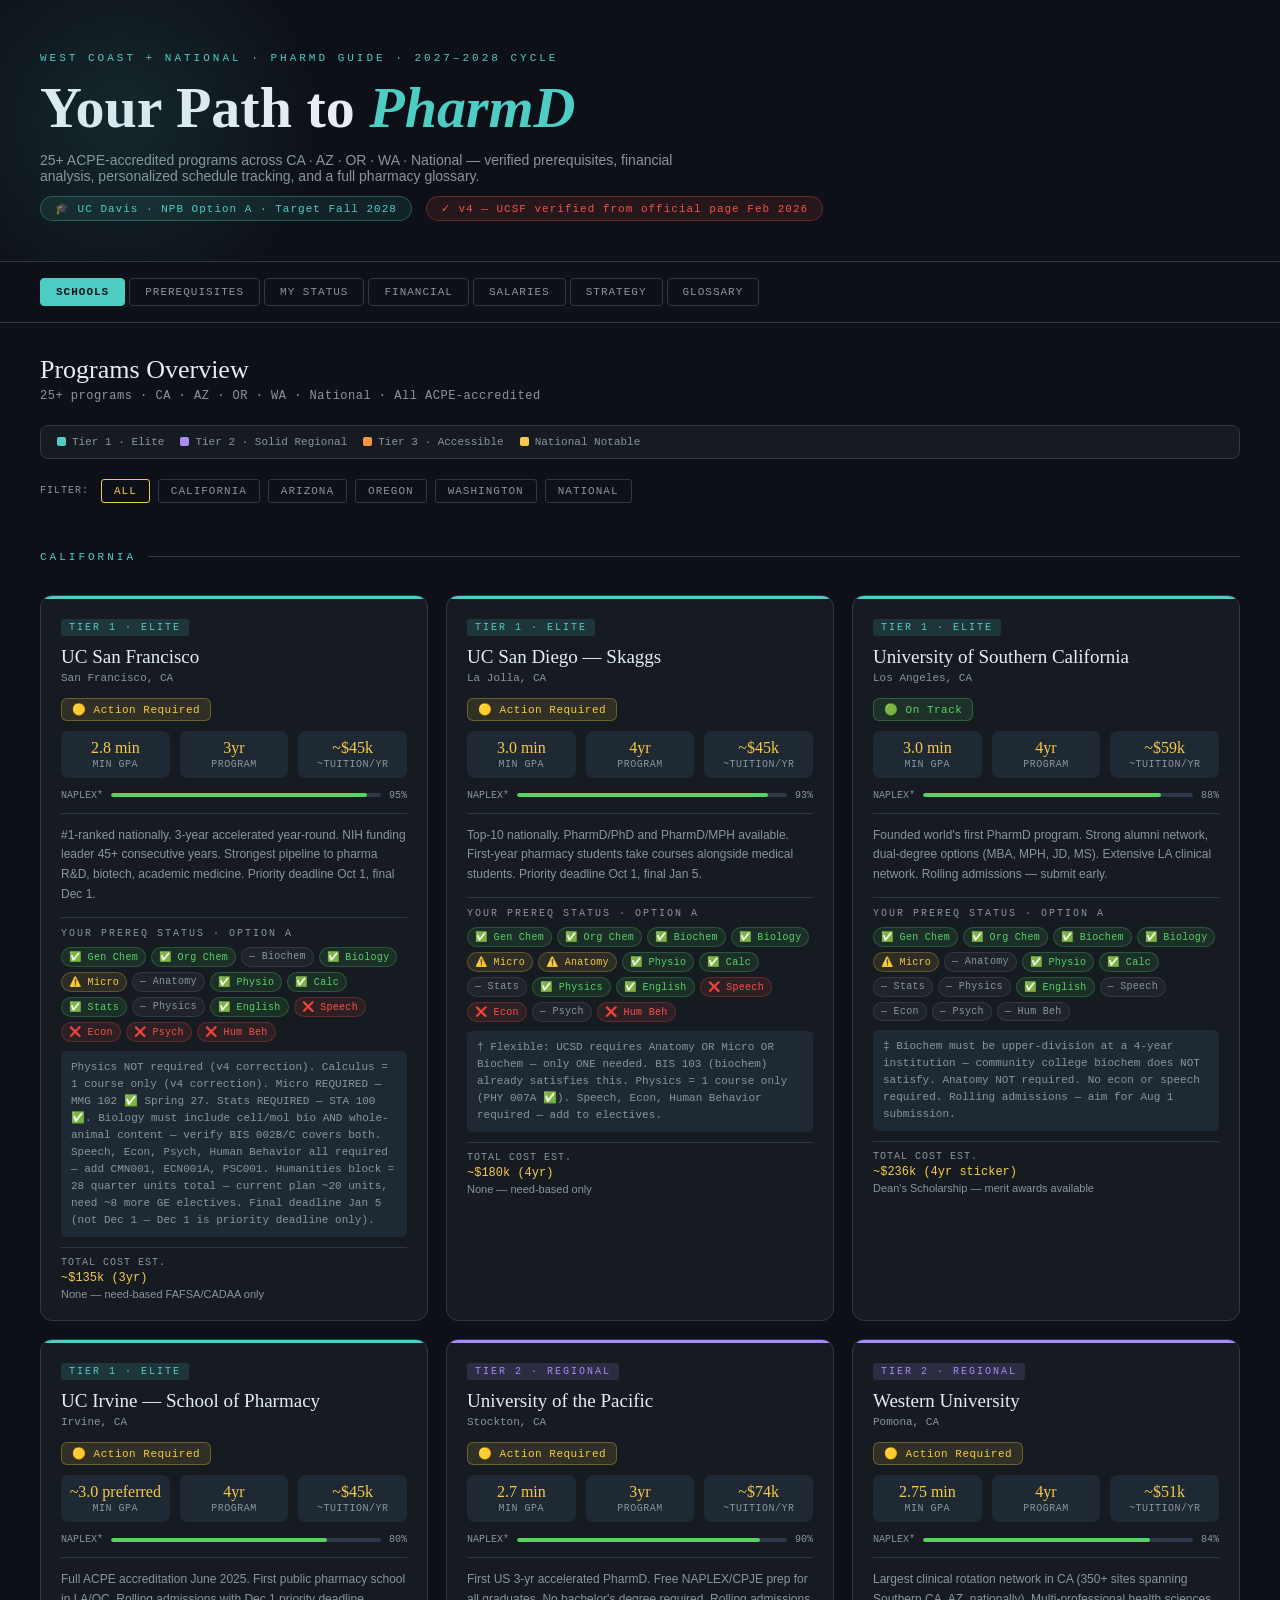
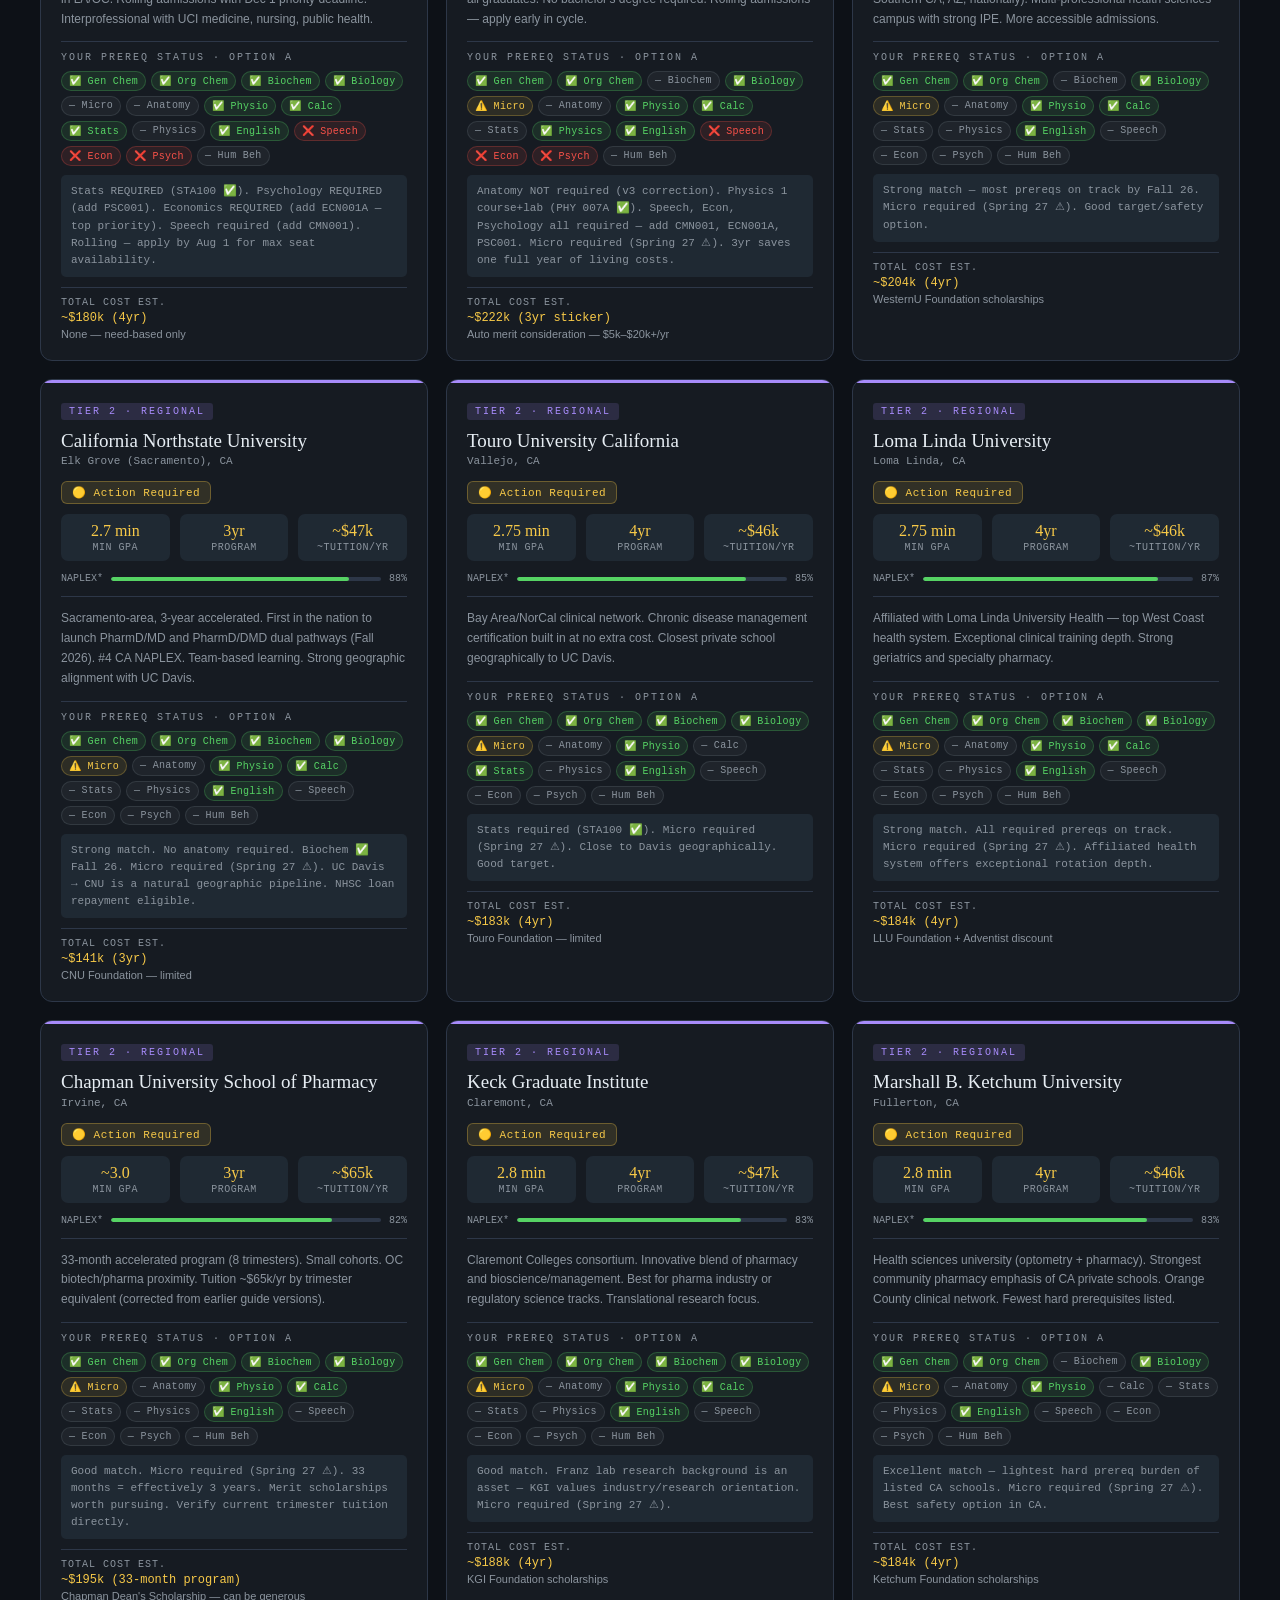
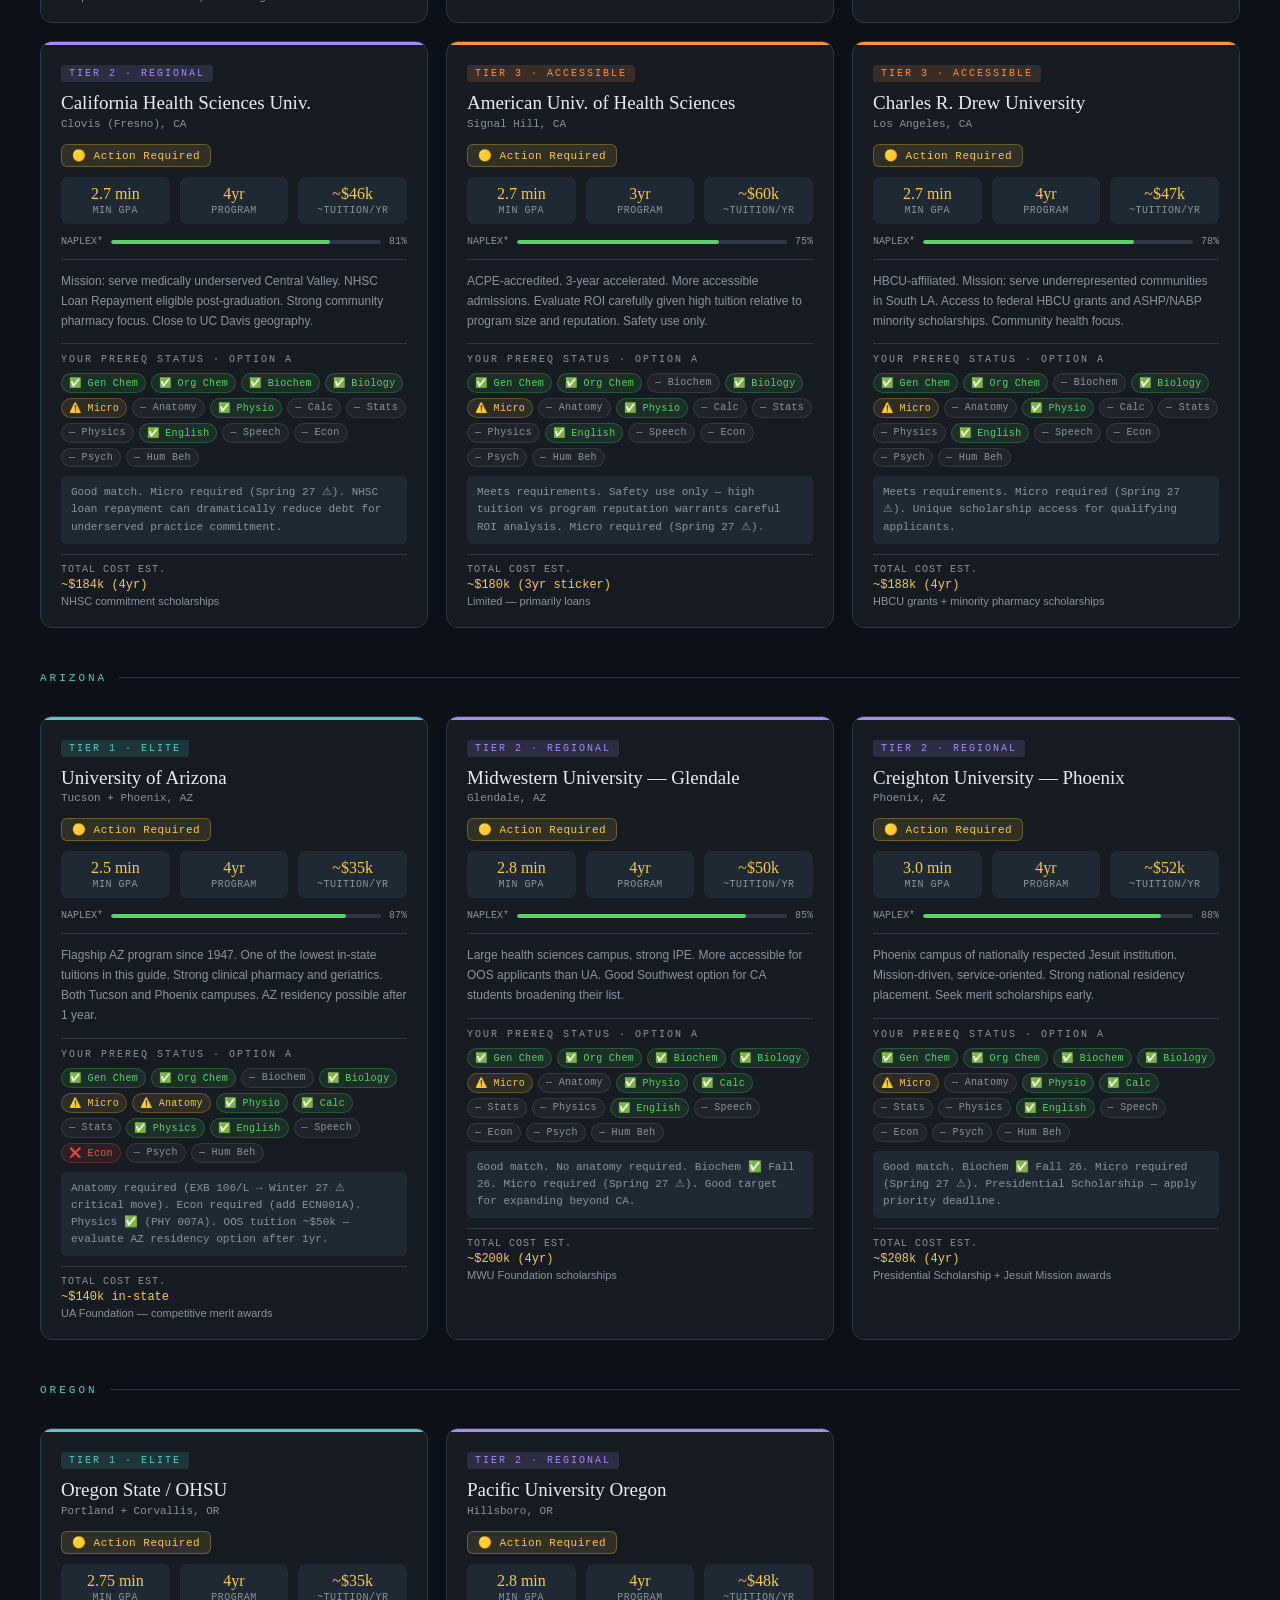
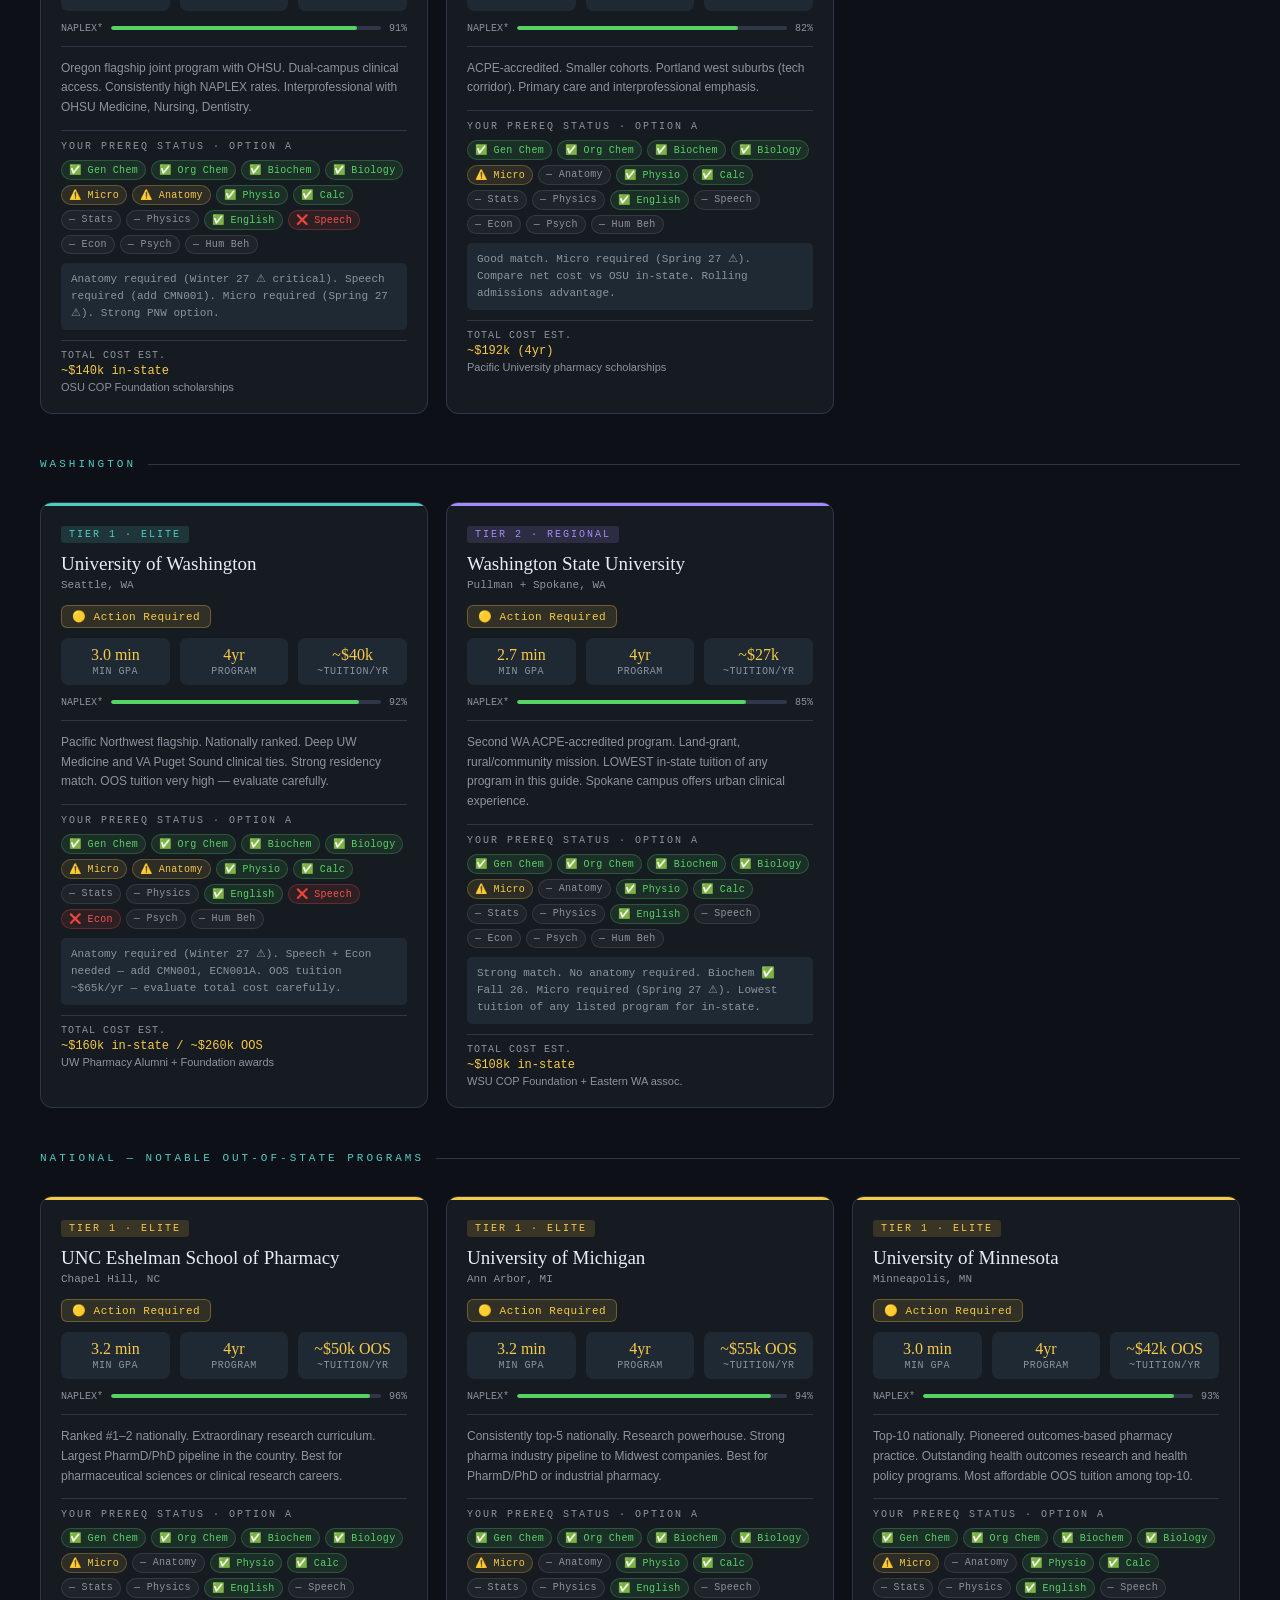
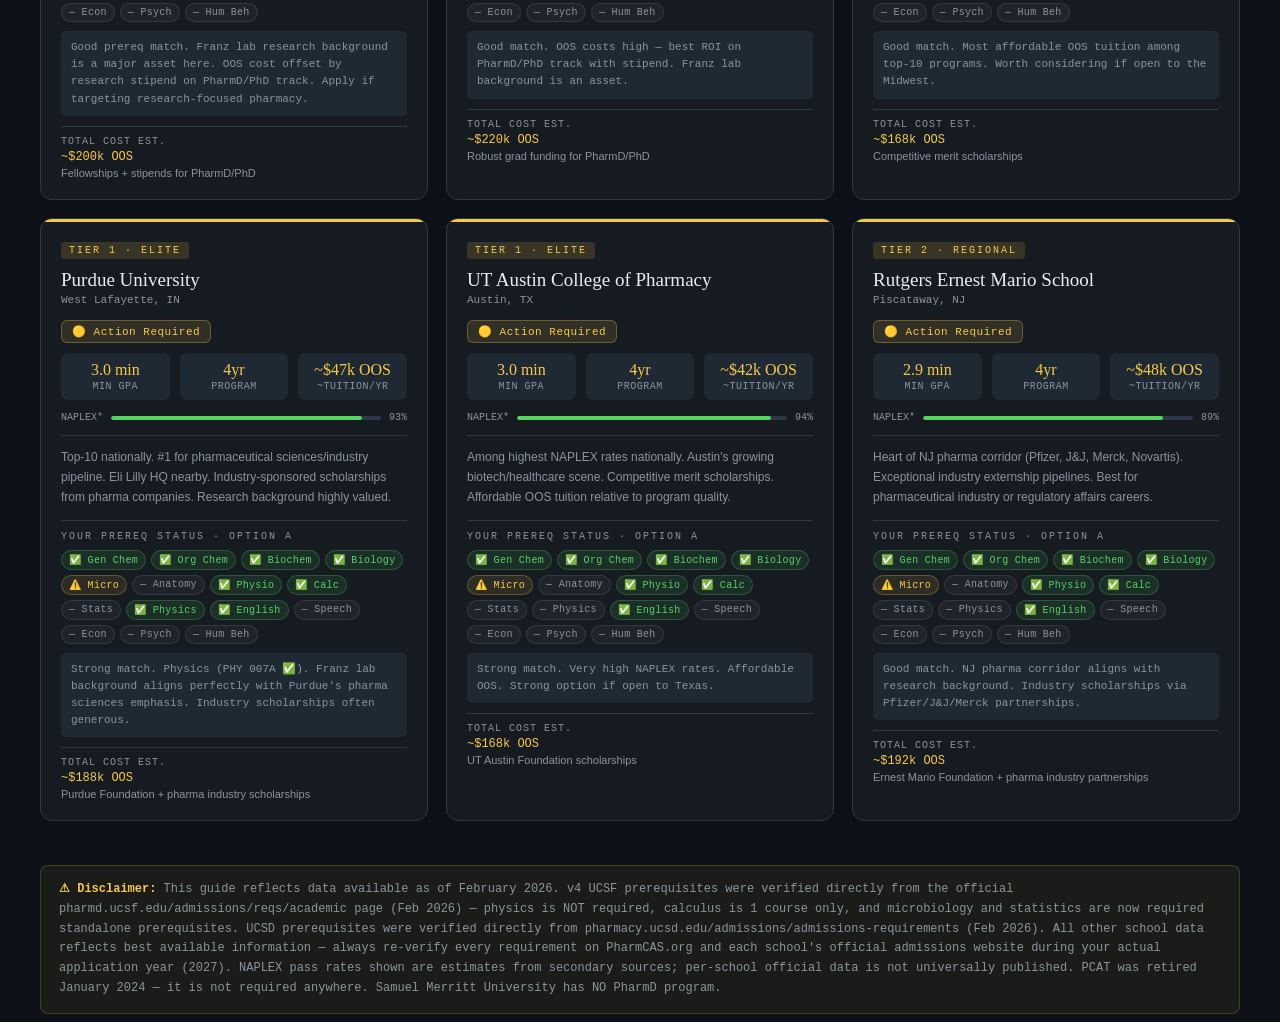
==== 01_West_Coast_Pharmacy_Guide_2027-2028_v4.html @ d3948a57 "Initial commit — PharmD Planning Portal static site Co-Authored-By: Claude Sonnet 4.6 <noreply@anthr" ====
<!DOCTYPE html>
<html lang="en">
<head>
<meta charset="UTF-8">
<meta name="viewport" content="width=device-width,initial-scale=1.0">
<title>West Coast PharmD Guide 2027–2028 · v4</title>
<style>/* System font fallbacks replacing Google Fonts */</style>
<style>
:root{--bg:#0d1117;--surface:#161b22;--surface2:#1f2933;--border:#2d3748;--accent:#4ecdc4;--accent2:#f7c948;--accent3:#ff6b6b;--text:#e6edf3;--muted:#8b949e;--green:#56d364;--red:#f85149;--yellow:#f7c948;--tier1:#4ecdc4;--tier2:#a78bfa;--tier3:#fb923c;--national:#f7c948;}
*{box-sizing:border-box;margin:0;padding:0;}
body{background:var(--bg);color:var(--text);font-family:'DM Sans',sans-serif;min-height:100vh;overflow-x:hidden;}
header{position:relative;padding:52px 40px 40px;border-bottom:1px solid var(--border);overflow:hidden;}
header::before{content:'';position:absolute;top:-80px;left:-80px;width:400px;height:400px;background:radial-gradient(circle,rgba(78,205,196,.12) 0%,transparent 70%);pointer-events:none;}
.htag{font-family:'DM Mono',monospace;font-size:11px;letter-spacing:3px;text-transform:uppercase;color:var(--accent);margin-bottom:12px;}
h1{font-family:'DM Serif Display',serif;font-size:clamp(32px,5vw,58px);line-height:1.1;margin-bottom:12px;}
h1 em{color:var(--accent);font-style:italic;}
.hsub{font-size:14px;color:var(--muted);max-width:660px;margin-bottom:12px;}
.hbadge{display:inline-flex;align-items:center;gap:8px;padding:5px 14px;background:rgba(78,205,196,.1);border:1px solid rgba(78,205,196,.3);border-radius:20px;font-family:'DM Mono',monospace;font-size:11px;color:var(--accent);letter-spacing:1px;margin-right:8px;}
.vbadge{display:inline-flex;align-items:center;gap:8px;padding:5px 14px;background:rgba(248,81,73,.1);border:1px solid rgba(248,81,73,.3);border-radius:20px;font-family:'DM Mono',monospace;font-size:11px;color:var(--red);letter-spacing:1px;}
nav.tabs{display:flex;gap:4px;padding:16px 40px;border-bottom:1px solid var(--border);flex-wrap:wrap;}
.tab{font-family:'DM Mono',monospace;font-size:11px;letter-spacing:1px;padding:7px 15px;border:1px solid var(--border);background:transparent;color:var(--muted);cursor:pointer;border-radius:4px;transition:all .2s;text-transform:uppercase;}
.tab:hover{border-color:var(--accent);color:var(--accent);}
.tab.active{background:var(--accent);color:var(--bg);border-color:var(--accent);font-weight:600;}
main{padding:32px 40px;max-width:1440px;margin:0 auto;}
.panel{display:none;animation:fadeIn .3s ease;}
.panel.active{display:block;}
@keyframes fadeIn{from{opacity:0;transform:translateY(8px)}to{opacity:1;transform:translateY(0)}}
.sec-title{font-family:'DM Serif Display',serif;font-size:26px;margin-bottom:4px;}
.sec-sub{font-size:12px;color:var(--muted);margin-bottom:22px;font-family:'DM Mono',monospace;letter-spacing:.5px;}
.info-box{background:rgba(78,205,196,.07);border:1px solid rgba(78,205,196,.2);border-radius:8px;padding:14px 18px;font-size:13px;color:var(--muted);line-height:1.65;margin-bottom:22px;}
.info-box strong{color:var(--accent);}
.warn-box{background:rgba(247,201,72,.07);border:1px solid rgba(247,201,72,.2);border-radius:8px;padding:14px 18px;font-size:13px;color:var(--muted);line-height:1.65;margin-bottom:22px;}
.warn-box strong{color:var(--yellow);}
.filter-row{display:flex;gap:8px;flex-wrap:wrap;margin-bottom:22px;align-items:center;}
.filter-btn{font-family:'DM Mono',monospace;font-size:11px;letter-spacing:1px;padding:5px 12px;border:1px solid var(--border);background:transparent;color:var(--muted);cursor:pointer;border-radius:3px;transition:all .2s;text-transform:uppercase;}
.filter-btn:hover,.filter-btn.active{border-color:var(--accent2);color:var(--accent2);}
.legend{display:flex;gap:16px;flex-wrap:wrap;margin-bottom:20px;padding:10px 16px;background:var(--surface);border:1px solid var(--border);border-radius:8px;}
.leg-item{display:flex;align-items:center;gap:6px;font-family:'DM Mono',monospace;font-size:11px;color:var(--muted);}
.leg-dot{width:9px;height:9px;border-radius:2px;flex-shrink:0;}
.group-hdr{font-family:'DM Mono',monospace;font-size:11px;letter-spacing:3px;text-transform:uppercase;color:var(--accent);margin:26px 0 14px;display:flex;align-items:center;gap:12px;grid-column:1/-1;}
.group-hdr::after{content:'';flex:1;height:1px;background:var(--border);}
.schools-grid{display:grid;grid-template-columns:repeat(auto-fill,minmax(355px,1fr));gap:18px;}
.card{background:var(--surface);border:1px solid var(--border);border-radius:12px;padding:20px;position:relative;transition:border-color .2s,transform .15s;overflow:hidden;}
.card:hover{border-color:var(--accent);transform:translateY(-2px);}
.card::before{content:'';position:absolute;top:0;left:0;right:0;height:3px;}
.card.t1::before{background:var(--tier1);}
.card.t2::before{background:var(--tier2);}
.card.t3::before{background:var(--tier3);}
.card.tn::before{background:var(--national);}
.tier-badge{font-family:'DM Mono',monospace;font-size:10px;letter-spacing:2px;text-transform:uppercase;padding:3px 8px;border-radius:3px;margin-bottom:10px;display:inline-block;}
.t1 .tier-badge{background:rgba(78,205,196,.15);color:var(--tier1);}
.t2 .tier-badge{background:rgba(167,139,250,.15);color:var(--tier2);}
.t3 .tier-badge{background:rgba(251,146,60,.15);color:var(--tier3);}
.tn .tier-badge{background:rgba(247,201,72,.15);color:var(--national);}
.school-name{font-family:'DM Serif Display',serif;font-size:19px;margin-bottom:3px;line-height:1.2;}
.school-loc{font-size:11px;color:var(--muted);font-family:'DM Mono',monospace;margin-bottom:14px;}
.status-badge{display:inline-flex;align-items:center;gap:5px;padding:4px 10px;border-radius:6px;font-family:'DM Mono',monospace;font-size:11px;font-weight:500;margin-bottom:10px;letter-spacing:.5px;}
.status-badge.green{background:rgba(86,211,100,.12);color:var(--green);border:1px solid rgba(86,211,100,.3);}
.status-badge.yellow{background:rgba(247,201,72,.12);color:var(--yellow);border:1px solid rgba(247,201,72,.3);}
.status-badge.red{background:rgba(248,81,73,.12);color:var(--red);border:1px solid rgba(248,81,73,.3);}
.stats-row{display:grid;grid-template-columns:1fr 1fr 1fr;gap:10px;margin-bottom:12px;}
.stat-box{background:var(--surface2);border-radius:7px;padding:8px;text-align:center;}
.stat-val{font-family:'DM Serif Display',serif;font-size:16px;color:var(--accent2);display:block;}
.stat-lbl{font-size:10px;color:var(--muted);font-family:'DM Mono',monospace;text-transform:uppercase;letter-spacing:.5px;margin-top:2px;display:block;}
.naplex-bar{display:flex;align-items:center;gap:8px;font-size:11px;color:var(--muted);margin-bottom:12px;}
.naplex-track{flex:1;height:4px;background:var(--border);border-radius:2px;overflow:hidden;}
.naplex-fill{height:100%;border-radius:2px;background:var(--green);}
.card-desc{font-size:12px;color:var(--muted);line-height:1.65;border-top:1px solid var(--border);padding-top:12px;margin-bottom:12px;}
.prereq-status{border-top:1px solid var(--border);padding-top:10px;}
.prereq-title{font-family:'DM Mono',monospace;font-size:10px;letter-spacing:2px;text-transform:uppercase;color:var(--muted);margin-bottom:8px;}
.pills{display:flex;flex-wrap:wrap;gap:5px;}
.pill{font-family:'DM Mono',monospace;font-size:10px;padding:3px 7px;border-radius:10px;letter-spacing:.3px;}
.pill.done{background:rgba(86,211,100,.1);color:var(--green);border:1px solid rgba(86,211,100,.25);}
.pill.planned{background:rgba(247,201,72,.1);color:var(--yellow);border:1px solid rgba(247,201,72,.25);}
.pill.missing{background:rgba(248,81,73,.1);color:var(--red);border:1px solid rgba(248,81,73,.25);}
.pill.na{background:rgba(139,148,158,.08);color:var(--muted);border:1px solid rgba(139,148,158,.18);}
.card-note{font-size:11px;color:var(--muted);line-height:1.55;padding:8px 10px;background:var(--surface2);border-radius:5px;margin-top:9px;font-family:'DM Mono',monospace;}
.card-bottom{margin-top:10px;border-top:1px solid var(--border);padding-top:9px;}
.card-bottom .lbl{font-family:'DM Mono',monospace;font-size:10px;color:var(--muted);letter-spacing:1px;text-transform:uppercase;margin-bottom:3px;}
.card-bottom .val{font-size:12px;font-family:'DM Mono',monospace;color:var(--accent2);}
.card-bottom .sub{font-size:11px;color:var(--muted);margin-top:3px;}
.matrix-wrap{overflow-x:auto;-webkit-overflow-scrolling:touch;}
table{width:100%;border-collapse:collapse;font-size:12px;}
thead th{font-family:'DM Mono',monospace;font-size:10px;letter-spacing:1px;text-transform:uppercase;color:var(--muted);padding:9px 7px;text-align:center;border-bottom:1px solid var(--border);white-space:nowrap;position:sticky;top:0;background:var(--bg);z-index:2;}
thead th:first-child{text-align:left;min-width:190px;}
tbody tr{border-bottom:1px solid rgba(45,55,72,.4);transition:background .15s;}
tbody tr:hover{background:var(--surface);}
tbody td{padding:8px 7px;text-align:center;vertical-align:middle;}
tbody td:first-child{text-align:left;font-weight:500;white-space:nowrap;}
.ck{color:var(--green);font-size:13px;}
.dash{color:var(--border);font-size:13px;}
.rec{color:var(--accent2);font-size:9px;font-family:'DM Mono',monospace;}
.cell-done{background:rgba(86,211,100,.06);}
.cell-planned{background:rgba(247,201,72,.06);}
.cell-missing{background:rgba(248,81,73,.05);}
th.stu{background:rgba(78,205,196,.08);color:var(--accent)!important;border-bottom:2px solid var(--accent)!important;}
.salary-grid{display:grid;grid-template-columns:repeat(auto-fill,minmax(300px,1fr));gap:20px;}
.sal-card{background:var(--surface);border:1px solid var(--border);border-radius:12px;padding:22px;}
.sal-region{font-family:'DM Serif Display',serif;font-size:20px;margin-bottom:4px;}
.sal-range{font-family:'DM Mono',monospace;font-size:24px;color:var(--accent2);margin:12px 0 6px;}
.sal-bar-wrap{margin-top:14px;}
.sal-bar-lbl{display:flex;justify-content:space-between;font-size:11px;font-family:'DM Mono',monospace;color:var(--muted);margin-bottom:5px;}
.sal-bar-track{height:6px;background:var(--border);border-radius:3px;overflow:hidden;}
.sal-bar-fill{height:100%;border-radius:3px;background:linear-gradient(90deg,var(--accent),var(--accent2));}
.sal-desc{font-size:12px;color:var(--muted);line-height:1.65;margin-top:12px;}
.sal-schools{margin-top:10px;font-size:11px;font-family:'DM Mono',monospace;color:var(--muted);}
.finance-grid{display:grid;grid-template-columns:repeat(auto-fill,minmax(310px,1fr));gap:18px;margin-bottom:28px;}
.fin-card{background:var(--surface);border:1px solid var(--border);border-radius:12px;padding:20px;}
.fin-card h3{font-family:'DM Serif Display',serif;font-size:16px;margin-bottom:12px;color:var(--accent2);}
.cost-row{display:flex;justify-content:space-between;align-items:flex-start;padding:8px 0;border-bottom:1px solid rgba(45,55,72,.35);font-size:12px;gap:12px;}
.cost-row:last-child{border-bottom:none;}
.cost-lbl{color:var(--muted);flex:1;}
.cost-val{font-family:'DM Mono',monospace;color:var(--accent2);font-weight:500;white-space:nowrap;}
.cost-note{font-size:11px;color:var(--muted);margin-top:2px;}
.sch-table{width:100%;border-collapse:collapse;font-size:12px;}
.sch-table th{font-family:'DM Mono',monospace;font-size:10px;letter-spacing:1px;text-transform:uppercase;color:var(--muted);padding:8px 10px;text-align:left;border-bottom:1px solid var(--border);}
.sch-table td{padding:9px 10px;border-bottom:1px solid rgba(45,55,72,.3);vertical-align:top;color:var(--muted);line-height:1.55;}
.sch-table td:first-child{color:var(--text);font-weight:500;}
.merit-list{background:var(--surface);border:1px solid var(--border);border-radius:12px;padding:20px;}
.merit-row{display:flex;gap:12px;align-items:flex-start;padding:11px 0;border-bottom:1px solid var(--border);}
.merit-row:last-child{border-bottom:none;}
.merit-dot{min-width:9px;width:9px;height:9px;border-radius:2px;margin-top:4px;flex-shrink:0;}
.merit-tier{font-weight:600;font-size:13px;margin-bottom:3px;}
.merit-schools{font-size:12px;color:var(--muted);}
.checklist{max-width:740px;}
.check-item{display:flex;gap:16px;padding:16px 0;border-bottom:1px solid var(--border);}
.check-num{font-family:'DM Serif Display',serif;font-size:28px;color:var(--accent);line-height:1;min-width:36px;}
.check-content h3{font-size:14px;margin-bottom:5px;font-weight:600;}
.check-content p{font-size:13px;color:var(--muted);line-height:1.65;}
.ns-grid{margin-top:14px;display:grid;grid-template-columns:repeat(auto-fill,minmax(240px,1fr));gap:14px;}
.ns-card{background:var(--surface);border:1px solid var(--border);border-radius:10px;padding:14px;}
.ns-card h4{font-family:'DM Serif Display',serif;font-size:15px;margin-bottom:5px;}
.ns-card .ns-schools{font-size:11px;font-family:'DM Mono',monospace;color:var(--accent);margin-bottom:6px;}
.ns-card p{font-size:12px;color:var(--muted);line-height:1.55;}
/* GLOSSARY */
.gloss-search{width:100%;padding:10px 16px;background:var(--surface);border:1px solid var(--border);border-radius:8px;color:var(--text);font-family:'DM Mono',monospace;font-size:13px;margin-bottom:20px;outline:none;transition:border-color .2s;}
.gloss-search:focus{border-color:var(--accent);}
.gloss-search::placeholder{color:var(--muted);}
.gloss-alpha-nav{display:flex;flex-wrap:wrap;gap:6px;margin-bottom:20px;}
.alpha-btn{font-family:'DM Mono',monospace;font-size:11px;padding:4px 9px;border:1px solid var(--border);background:transparent;color:var(--muted);cursor:pointer;border-radius:3px;transition:all .15s;}
.alpha-btn:hover,.alpha-btn.active-letter{border-color:var(--accent);color:var(--accent);}
.gloss-section{margin-bottom:28px;}
.gloss-letter{font-family:'DM Serif Display',serif;font-size:24px;color:var(--accent);margin-bottom:12px;padding-bottom:6px;border-bottom:1px solid var(--border);}
.gloss-grid{display:grid;grid-template-columns:repeat(auto-fill,minmax(320px,1fr));gap:12px;}
.gloss-item{background:var(--surface);border:1px solid var(--border);border-radius:10px;padding:16px;transition:border-color .2s;}
.gloss-item:hover{border-color:var(--accent);}
.gloss-item.hidden{display:none;}
.gloss-term{font-family:'DM Mono',monospace;font-size:13px;font-weight:500;color:var(--accent2);margin-bottom:6px;}
.gloss-def{font-size:13px;color:var(--muted);line-height:1.62;}
.gloss-tag{display:inline-block;font-family:'DM Mono',monospace;font-size:9px;letter-spacing:1px;text-transform:uppercase;padding:2px 7px;border-radius:3px;margin-top:7px;}
.gloss-tag.process{background:rgba(78,205,196,.12);color:var(--accent);}
.gloss-tag.metric{background:rgba(247,201,72,.12);color:var(--yellow);}
.gloss-tag.financial{background:rgba(167,139,250,.12);color:var(--tier2);}
.gloss-tag.program{background:rgba(251,146,60,.12);color:var(--tier3);}
.gloss-tag.clinical{background:rgba(86,211,100,.12);color:var(--green);}
.gloss-tag.regulatory{background:rgba(248,81,73,.12);color:var(--red);}
.disclaimer{margin-top:44px;padding:14px 18px;background:rgba(247,201,72,.06);border:1px solid rgba(247,201,72,.2);border-radius:8px;font-size:12px;color:var(--muted);font-family:'DM Mono',monospace;line-height:1.65;}
.disclaimer strong{color:var(--yellow);}
@media(max-width:600px){header,.tabs,main{padding-left:18px;padding-right:18px;}.schools-grid,.gloss-grid,.finance-grid,.salary-grid{grid-template-columns:1fr;}}
</style>
</head>
<body>
<header>
  <div class="htag">West Coast + National · PharmD Guide · 2027–2028 Cycle</div>
  <h1>Your Path to <em>PharmD</em></h1>
  <p class="hsub">25+ ACPE-accredited programs across CA · AZ · OR · WA · National — verified prerequisites, financial analysis, personalized schedule tracking, and a full pharmacy glossary.</p>
  <div style="display:flex;flex-wrap:wrap;gap:6px;margin-top:8px;">
    <span class="hbadge">🎓 UC Davis · NPB Option A · Target Fall 2028</span>
    <span class="vbadge">✓ v4 — UCSF verified from official page Feb 2026</span>
  </div>
</header>
<nav class="tabs">
  <button class="tab active" onclick="showPanel('schools',this)">Schools</button>
  <button class="tab" onclick="showPanel('prereqs',this)">Prerequisites</button>
  <button class="tab" onclick="showPanel('mystatus',this)">My Status</button>
  <button class="tab" onclick="showPanel('financial',this)">Financial</button>
  <button class="tab" onclick="showPanel('salary',this)">Salaries</button>
  <button class="tab" onclick="showPanel('strategy',this)">Strategy</button>
  <button class="tab" onclick="showPanel('glossary',this)">Glossary</button>
</nav>
<main>
<!-- SCHOOLS -->
<div class="panel active" id="panel-schools">
  <div class="sec-title">Programs Overview</div>
  <div class="sec-sub">25+ programs · CA · AZ · OR · WA · National · All ACPE-accredited</div>
  <div class="legend">
    <div class="leg-item"><div class="leg-dot" style="background:var(--tier1)"></div>Tier 1 · Elite</div>
    <div class="leg-item"><div class="leg-dot" style="background:var(--tier2)"></div>Tier 2 · Solid Regional</div>
    <div class="leg-item"><div class="leg-dot" style="background:var(--tier3)"></div>Tier 3 · Accessible</div>
    <div class="leg-item"><div class="leg-dot" style="background:var(--national)"></div>National Notable</div>
  </div>
  <div class="filter-row">
    <span style="font-family:'DM Mono',monospace;font-size:10px;color:var(--muted);letter-spacing:1px;text-transform:uppercase;margin-right:4px;">Filter:</span>
    <button class="filter-btn active" onclick="filterSchools('all',this)">All</button>
    <button class="filter-btn" onclick="filterSchools('CA',this)">California</button>
    <button class="filter-btn" onclick="filterSchools('AZ',this)">Arizona</button>
    <button class="filter-btn" onclick="filterSchools('OR',this)">Oregon</button>
    <button class="filter-btn" onclick="filterSchools('WA',this)">Washington</button>
    <button class="filter-btn" onclick="filterSchools('national',this)">National</button>
  </div>
  <div class="schools-grid" id="schools-grid"></div>
</div>
<!-- PREREQS -->
<div class="panel" id="panel-prereqs">
  <div class="sec-title">Prerequisites Matrix</div>
  <div class="sec-sub">Official requirements verified against PharmCAS + individual program websites · Feb 2026</div>
  <div class="warn-box"><strong>⚠ v4 Corrections Applied (UCSF verified from official page Feb 2026):</strong> UCSF physics = NOT REQUIRED (removed entirely) · UCSF calculus = 1 course only (not 2) · UCSF microbiology = NOW REQUIRED (4 quarter units, lab required) · UCSF statistics = REQUIRED · UCSF anatomy = NOT required · UCSF biochem = NOT required · UCSF biology = must include cell/mol bio AND whole-animal content — physiology, botany, and micro do NOT count toward bio slot · UCSF humanities block = 28 quarter units total (ECN+PSC+CMN+SOC+ASA = ~20 units — need ~8 more) · UCSD physics = 1 course (confirmed) · UCSD anatomy = flexible (Anatomy OR Micro OR Biochem — pick one) · USC anatomy = NOT required · UOP anatomy = NOT required · UCI statistics = REQUIRED · UCI psychology = REQUIRED. Always verify directly with each program before applying.</div>
  <div class="info-box"><strong>Legend:</strong> ✓ = Required · Rec = Recommended, not required · — = Not required · The "You" column shows your Option A status. Green = complete. Yellow = scheduled/in progress. Red = not in current plan.</div>
  <div class="matrix-wrap"><table id="prereq-table"></table></div>
  <div style="margin-top:30px;">
    <div class="sec-title" style="font-size:20px;">Non-Science Requirements by School</div>
    <div class="ns-grid" id="ns-grid"></div>
  </div>
</div>
<!-- MY STATUS -->
<div class="panel" id="panel-mystatus">
  <div class="sec-title">My Prerequisite Status</div>
  <div class="sec-sub">Personalized to UC Davis Option A (NPB Major) · Target completion Spring 2027</div>
  <div class="info-box"><strong>Your schedule summary:</strong> Gen Chem ✅ · Org Chem ✅ · Biology ✅ (verify BIS 002B/C = 12 quarter units AND covers cell/mol bio + organismal content for UCSF) · Physics ✅ (PHY 007A — satisfies UCSD, UOP, Purdue; NOT required at UCSF) · Biochem ✅ (BIS 103, Winter 27) · Physiology ✅ (NPB 101, Fall 26) · Micro ✅ (MMG 102, Spring 27 — NOW REQUIRED at UCSF) · Stats ✅ (STA 100 — REQUIRED at UCSF &amp; UCI) · Calculus ✅ (1 course sufficient for UCSF — v4 correction) · English ✅ · Anatomy ⚠️ (EXB 106/L → Winter 27) · Speech ⚠️ (CMN 001 → Spring 27) · Economics ⚠️ (ECN 001A → Spring 26) · Psychology ⚠️ (PSC 001 → Fall 26) · <strong>UCSF Humanities gap:</strong> current plan ~20 quarter units — need ~8 more humanities/social science GE units before July 2028.</div>
  <div id="status-cards"></div>
</div>
<!-- FINANCIAL -->
<div class="panel" id="panel-financial">
  <div class="sec-title">Financial Analysis</div>
  <div class="sec-sub">Total cost of attendance · Scholarships · Loan repayment · Merit aid rankings</div>
  <div class="info-box"><strong>Key principle:</strong> Sticker price ≠ net cost. UC schools are need-based only — no merit. Many private schools offer substantial merit that can bring net cost below UC sticker. Always calculate net price after all aid.</div>
  <div class="group-hdr" style="grid-column:unset;margin-top:4px;">Program Cost Estimates</div>
  <div class="finance-grid" id="finance-grid"></div>
  <div class="group-hdr" style="grid-column:unset;margin-top:4px;">Scholarship & Funding Sources</div>
  <div style="background:var(--surface);border:1px solid var(--border);border-radius:12px;padding:20px;margin-bottom:28px;overflow-x:auto;"><table class="sch-table" id="sch-table"></table></div>
  <div class="group-hdr" style="grid-column:unset;">Loan Repayment & Forgiveness</div>
  <div class="finance-grid" id="loan-grid"></div>
  <div class="group-hdr" style="grid-column:unset;margin-top:4px;">Merit Aid Rankings</div>
  <div class="merit-list" id="merit-list"></div>
</div>
<!-- SALARY -->
<div class="panel" id="panel-salary">
  <div class="sec-title">Regional Market Analysis</div>
  <div class="sec-sub">Median pharmacist compensation by region · 2025–2026 BLS data estimates</div>
  <div class="salary-grid" id="salary-grid"></div>
</div>
<!-- STRATEGY -->
<div class="panel" id="panel-strategy">
  <div class="sec-title">Strategic Application Checklist</div>
  <div class="sec-sub">Priority actions · UC Davis NPB Option A · Fall 2028 target</div>
  <div class="checklist" id="checklist"></div>
</div>
<!-- GLOSSARY -->
<div class="panel" id="panel-glossary">
  <div class="sec-title">Pharmacy School Glossary</div>
  <div class="sec-sub">Key terms, acronyms, and concepts every pre-pharmacy student should know</div>
  <input class="gloss-search" id="gloss-search" type="text" placeholder="Search terms… (e.g. NAPLEX, PharmCAS, APPE, PSLF)" oninput="filterGloss(this.value)">
  <div class="gloss-alpha-nav" id="alpha-nav"></div>
  <div id="gloss-container"></div>
</div>
<div class="disclaimer"><strong>⚠ Disclaimer:</strong> This guide reflects data available as of February 2026. v4 UCSF prerequisites were verified directly from the official pharmd.ucsf.edu/admissions/reqs/academic page (Feb 2026) — physics is NOT required, calculus is 1 course only, and microbiology and statistics are now required standalone prerequisites. UCSD prerequisites were verified directly from pharmacy.ucsd.edu/admissions/admissions-requirements (Feb 2026). All other school data reflects best available information — always re-verify every requirement on PharmCAS.org and each school's official admissions website during your actual application year (2027). NAPLEX pass rates shown are estimates from secondary sources; per-school official data is not universally published. PCAT was retired January 2024 — it is not required anywhere. Samuel Merritt University has NO PharmD program.</div>
</main>
<script>
// ── STUDENT STATUS ─────────────────────────────────
const S={genChem:'done',orgChem:'done',biochem:'done',biology:'done',micro:'planned',anatomy:'planned',physiology:'done',calculus:'done',stats:'done',physics:'done',english:'done',speech:'missing',economics:'missing',psychology:'missing',humanBehavior:'missing'};
const ico=s=>s==='done'?'✅':s==='planned'?'⚠️':s==='missing'?'❌':'—';
const cls=s=>s==='done'?'done':s==='planned'?'planned':s==='missing'?'missing':'na';

// ── SCHOOL DATA (v3 accuracy-corrected) ────────────
const schools=[
{name:"UC San Francisco",short:"UCSF",tier:1,state:"CA",loc:"San Francisco, CA",gpa:"2.8 min / ~3.5 avg",tuition:"~$45k",years:3,naplex:95,totalCost:"~$135k (3yr)",merit:"None — need-based FAFSA/CADAA only",desc:"#1-ranked nationally. 3-year accelerated year-round. NIH funding leader 45+ consecutive years. Strongest pipeline to pharma R&D, biotech, academic medicine. Priority deadline Oct 1, final Dec 1.",
prereqs:{genChem:{r:1,n:"1yr+lab"},orgChem:{r:1,n:"1yr+lab"},biochem:{r:0},biology:{r:1,n:"Cell/Mol+Organismal"},micro:{r:1,n:"1 course+lab"},anatomy:{r:0},physiology:{r:1,n:"1 course"},calculus:{r:1,n:"1 course"},stats:{r:1,n:"REQUIRED"},physics:{r:0},english:{r:1,n:"2 courses"},speech:{r:1,n:"1 course"},economics:{r:1,n:"1 course"},psychology:{r:1,n:"1 course"},humanBehavior:{r:1,n:"1 course"}},
note:"Physics NOT required (v4 correction). Calculus = 1 course only (v4 correction). Micro REQUIRED — MMG 102 ✅ Spring 27. Stats REQUIRED — STA 100 ✅. Biology must include cell/mol bio AND whole-animal content — verify BIS 002B/C covers both. Speech, Econ, Psych, Human Behavior all required — add CMN001, ECN001A, PSC001. Humanities block = 28 quarter units total — current plan ~20 units, need ~8 more GE electives. Final deadline Jan 5 (not Dec 1 — Dec 1 is priority deadline only).",overall:"yellow"},

{name:"UC San Diego — Skaggs",short:"UCSD",tier:1,state:"CA",loc:"La Jolla, CA",gpa:"3.0 min / ~3.5 avg",tuition:"~$45k",years:4,naplex:93,totalCost:"~$180k (4yr)",merit:"None — need-based only",desc:"Top-10 nationally. PharmD/PhD and PharmD/MPH available. First-year pharmacy students take courses alongside medical students. Priority deadline Oct 1, final Jan 5.",
prereqs:{genChem:{r:1,n:"1yr+lab"},orgChem:{r:1,n:"1yr+lab"},biochem:{r:1,n:"1 course+lab†"},biology:{r:1,n:"Cell/Mol+lab"},micro:{r:1,n:"1 course+lab†"},anatomy:{r:1,n:"1 course+lab†"},physiology:{r:1,n:"1 course+lab"},calculus:{r:1,n:"1 course"},stats:{r:0},physics:{r:1,n:"1 course ✓"},english:{r:1,n:"2 courses"},speech:{r:1,n:"1 course"},economics:{r:1,n:"1 course"},psychology:{r:0},humanBehavior:{r:1,n:"1 course"}},
note:"† Flexible: UCSD requires Anatomy OR Micro OR Biochem — only ONE needed. BIS 103 (biochem) already satisfies this. Physics = 1 course only (PHY 007A ✅). Speech, Econ, Human Behavior required — add to electives.",overall:"yellow"},

{name:"University of Southern California",short:"USC",tier:1,state:"CA",loc:"Los Angeles, CA",gpa:"3.0 min / ~3.4 avg",tuition:"~$59k",years:4,naplex:88,totalCost:"~$236k (4yr sticker)",merit:"Dean's Scholarship — merit awards available",desc:"Founded world's first PharmD program. Strong alumni network, dual-degree options (MBA, MPH, JD, MS). Extensive LA clinical network. Rolling admissions — submit early.",
prereqs:{genChem:{r:1,n:"1yr+lab"},orgChem:{r:1,n:"1yr+lab"},biochem:{r:1,n:"1 upper-div‡"},biology:{r:1,n:"1yr+lab"},micro:{r:1,n:"1 course"},anatomy:{r:0},physiology:{r:1,n:"1 course"},calculus:{r:1,n:"1 course"},stats:{r:0},physics:{r:0,n:"Rec."},english:{r:1,n:"2 courses"},speech:{r:0},economics:{r:0},psychology:{r:0,n:"Rec."},humanBehavior:{r:0,n:"Rec."}},
note:"‡ Biochem must be upper-division at a 4-year institution — community college biochem does NOT satisfy. Anatomy NOT required. No econ or speech required. Rolling admissions — aim for Aug 1 submission.",overall:"green"},

{name:"UC Irvine — School of Pharmacy",short:"UCI",tier:1,state:"CA",loc:"Irvine, CA",gpa:"~3.0 preferred",tuition:"~$45k",years:4,naplex:80,totalCost:"~$180k (4yr)",merit:"None — need-based only",desc:"Full ACPE accreditation June 2025. First public pharmacy school in LA/OC. Rolling admissions with Dec 1 priority deadline. Interprofessional with UCI medicine, nursing, public health.",
prereqs:{genChem:{r:1,n:"1yr+lab"},orgChem:{r:1,n:"1yr+lab"},biochem:{r:1,n:"1 course"},biology:{r:1,n:"1yr+lab"},micro:{r:0},anatomy:{r:0},physiology:{r:1,n:"1 course"},calculus:{r:1,n:"1 course"},stats:{r:1,n:"REQUIRED"},physics:{r:0},english:{r:1,n:"1yr"},speech:{r:1,n:"1 course"},economics:{r:1,n:"REQUIRED"},psychology:{r:1,n:"REQUIRED"},humanBehavior:{r:0}},
note:"Stats REQUIRED (STA100 ✅). Psychology REQUIRED (add PSC001). Economics REQUIRED (add ECN001A — top priority). Speech required (add CMN001). Rolling — apply by Aug 1 for max seat availability.",overall:"yellow"},

{name:"University of the Pacific",short:"UOP",tier:2,state:"CA",loc:"Stockton, CA",gpa:"2.7 min / ~3.4 avg",tuition:"~$74k",years:3,naplex:90,totalCost:"~$222k (3yr sticker)",merit:"Auto merit consideration — $5k–$20k+/yr",desc:"First US 3-yr accelerated PharmD. Free NAPLEX/CPJE prep for all graduates. No bachelor's degree required. Rolling admissions — apply early in cycle.",
prereqs:{genChem:{r:1,n:"1yr+lab"},orgChem:{r:1,n:"1yr+lab"},biochem:{r:0},biology:{r:1,n:"1yr+lab"},micro:{r:1,n:"1 course"},anatomy:{r:0},physiology:{r:1,n:"1 course+lab"},calculus:{r:1,n:"1 course"},stats:{r:0},physics:{r:1,n:"1 course+lab"},english:{r:1,n:"2 courses"},speech:{r:1,n:"1 course"},economics:{r:1,n:"1 course"},psychology:{r:1,n:"1 course"},humanBehavior:{r:0}},
note:"Anatomy NOT required (v3 correction). Physics 1 course+lab (PHY 007A ✅). Speech, Econ, Psychology all required — add CMN001, ECN001A, PSC001. Micro required (Spring 27 ⚠). 3yr saves one full year of living costs.",overall:"yellow"},

{name:"Western University",short:"WesternU",tier:2,state:"CA",loc:"Pomona, CA",gpa:"2.75 min",tuition:"~$51k",years:4,naplex:84,totalCost:"~$204k (4yr)",merit:"WesternU Foundation scholarships",desc:"Largest clinical rotation network in CA (350+ sites spanning Southern CA, AZ, nationally). Multi-professional health sciences campus with strong IPE. More accessible admissions.",
prereqs:{genChem:{r:1,n:"1yr+lab"},orgChem:{r:1,n:"1yr+lab"},biochem:{r:0,n:"Rec."},biology:{r:1,n:"1yr+lab"},micro:{r:1,n:"1 course"},anatomy:{r:0},physiology:{r:1,n:"1 course"},calculus:{r:1,n:"1 course"},stats:{r:0},physics:{r:0,n:"Rec."},english:{r:1,n:"1yr"},speech:{r:0},economics:{r:0},psychology:{r:0},humanBehavior:{r:0}},
note:"Strong match — most prereqs on track by Fall 26. Micro required (Spring 27 ⚠). Good target/safety option.",overall:"yellow"},

{name:"California Northstate University",short:"CNU",tier:2,state:"CA",loc:"Elk Grove (Sacramento), CA",gpa:"2.7 min",tuition:"~$47k",years:3,naplex:88,totalCost:"~$141k (3yr)",merit:"CNU Foundation — limited",desc:"Sacramento-area, 3-year accelerated. First in the nation to launch PharmD/MD and PharmD/DMD dual pathways (Fall 2026). #4 CA NAPLEX. Team-based learning. Strong geographic alignment with UC Davis.",
prereqs:{genChem:{r:1,n:"1yr+lab"},orgChem:{r:1,n:"1yr+lab"},biochem:{r:1,n:"1 course"},biology:{r:1,n:"1yr+lab"},micro:{r:1,n:"1 course"},anatomy:{r:0},physiology:{r:1,n:"1 course"},calculus:{r:1,n:"1 course"},stats:{r:0},physics:{r:0},english:{r:1,n:"1yr"},speech:{r:0},economics:{r:0},psychology:{r:0},humanBehavior:{r:0}},
note:"Strong match. No anatomy required. Biochem ✅ Fall 26. Micro required (Spring 27 ⚠). UC Davis → CNU is a natural geographic pipeline. NHSC loan repayment eligible.",overall:"yellow"},

{name:"Touro University California",short:"Touro",tier:2,state:"CA",loc:"Vallejo, CA",gpa:"2.75 min",tuition:"~$46k",years:4,naplex:85,totalCost:"~$183k (4yr)",merit:"Touro Foundation — limited",desc:"Bay Area/NorCal clinical network. Chronic disease management certification built in at no extra cost. Closest private school geographically to UC Davis.",
prereqs:{genChem:{r:1,n:"1yr+lab"},orgChem:{r:1,n:"1yr+lab"},biochem:{r:1,n:"1 course"},biology:{r:1,n:"1yr+lab"},micro:{r:1,n:"1 course"},anatomy:{r:0,n:"Rec."},physiology:{r:1,n:"1 course"},calculus:{r:0},stats:{r:1,n:"1 course"},physics:{r:0},english:{r:1,n:"1yr"},speech:{r:0},economics:{r:0},psychology:{r:0},humanBehavior:{r:0}},
note:"Stats required (STA100 ✅). Micro required (Spring 27 ⚠). Close to Davis geographically. Good target.",overall:"yellow"},

{name:"Loma Linda University",short:"LLU",tier:2,state:"CA",loc:"Loma Linda, CA",gpa:"2.75 min",tuition:"~$46k",years:4,naplex:87,totalCost:"~$184k (4yr)",merit:"LLU Foundation + Adventist discount",desc:"Affiliated with Loma Linda University Health — top West Coast health system. Exceptional clinical training depth. Strong geriatrics and specialty pharmacy.",
prereqs:{genChem:{r:1,n:"1yr+lab"},orgChem:{r:1,n:"1yr+lab"},biochem:{r:1,n:"1 course"},biology:{r:1,n:"1yr+lab"},micro:{r:1,n:"1 course"},anatomy:{r:0,n:"Rec."},physiology:{r:1,n:"1 course"},calculus:{r:1,n:"1 course"},stats:{r:0},physics:{r:0},english:{r:1,n:"1yr"},speech:{r:0},economics:{r:0},psychology:{r:0},humanBehavior:{r:0}},
note:"Strong match. All required prereqs on track. Micro required (Spring 27 ⚠). Affiliated health system offers exceptional rotation depth.",overall:"yellow"},

{name:"Chapman University School of Pharmacy",short:"Chapman",tier:2,state:"CA",loc:"Irvine, CA",gpa:"~3.0",tuition:"~$65k",years:3,naplex:82,totalCost:"~$195k (33-month program)",merit:"Chapman Dean's Scholarship — can be generous",desc:"33-month accelerated program (8 trimesters). Small cohorts. OC biotech/pharma proximity. Tuition ~$65k/yr by trimester equivalent (corrected from earlier guide versions).",
prereqs:{genChem:{r:1,n:"1yr+lab"},orgChem:{r:1,n:"1yr+lab"},biochem:{r:1,n:"1 course"},biology:{r:1,n:"1yr+lab"},micro:{r:1,n:"1 course"},anatomy:{r:0},physiology:{r:1,n:"1 course"},calculus:{r:1,n:"1 course"},stats:{r:0},physics:{r:0},english:{r:1,n:"1yr"},speech:{r:0},economics:{r:0},psychology:{r:0},humanBehavior:{r:0}},
note:"Good match. Micro required (Spring 27 ⚠). 33 months = effectively 3 years. Merit scholarships worth pursuing. Verify current trimester tuition directly.",overall:"yellow"},

{name:"Keck Graduate Institute",short:"KGI",tier:2,state:"CA",loc:"Claremont, CA",gpa:"2.8 min",tuition:"~$47k",years:4,naplex:83,totalCost:"~$188k (4yr)",merit:"KGI Foundation scholarships",desc:"Claremont Colleges consortium. Innovative blend of pharmacy and bioscience/management. Best for pharma industry or regulatory science tracks. Translational research focus.",
prereqs:{genChem:{r:1,n:"1yr+lab"},orgChem:{r:1,n:"1yr+lab"},biochem:{r:1,n:"1 course"},biology:{r:1,n:"1yr+lab"},micro:{r:1,n:"1 course"},anatomy:{r:0},physiology:{r:1,n:"1 course"},calculus:{r:1,n:"1 course"},stats:{r:0},physics:{r:0},english:{r:1,n:"1yr"},speech:{r:0},economics:{r:0},psychology:{r:0},humanBehavior:{r:0}},
note:"Good match. Franz lab research background is an asset — KGI values industry/research orientation. Micro required (Spring 27 ⚠).",overall:"yellow"},

{name:"Marshall B. Ketchum University",short:"Ketchum",tier:2,state:"CA",loc:"Fullerton, CA",gpa:"2.8 min",tuition:"~$46k",years:4,naplex:83,totalCost:"~$184k (4yr)",merit:"Ketchum Foundation scholarships",desc:"Health sciences university (optometry + pharmacy). Strongest community pharmacy emphasis of CA private schools. Orange County clinical network. Fewest hard prerequisites listed.",
prereqs:{genChem:{r:1,n:"1yr+lab"},orgChem:{r:1,n:"1yr+lab"},biochem:{r:0,n:"Rec."},biology:{r:1,n:"1yr+lab"},micro:{r:1,n:"1 course"},anatomy:{r:0},physiology:{r:1,n:"1 course"},calculus:{r:0},stats:{r:0},physics:{r:0},english:{r:1,n:"1yr"},speech:{r:0},economics:{r:0},psychology:{r:0},humanBehavior:{r:0}},
note:"Excellent match — lightest hard prereq burden of listed CA schools. Micro required (Spring 27 ⚠). Best safety option in CA.",overall:"yellow"},

{name:"California Health Sciences Univ.",short:"CHSU",tier:2,state:"CA",loc:"Clovis (Fresno), CA",gpa:"2.7 min",tuition:"~$46k",years:4,naplex:81,totalCost:"~$184k (4yr)",merit:"NHSC commitment scholarships",desc:"Mission: serve medically underserved Central Valley. NHSC Loan Repayment eligible post-graduation. Strong community pharmacy focus. Close to UC Davis geography.",
prereqs:{genChem:{r:1,n:"1yr+lab"},orgChem:{r:1,n:"1yr+lab"},biochem:{r:1,n:"1 course"},biology:{r:1,n:"1yr+lab"},micro:{r:1,n:"1 course"},anatomy:{r:0},physiology:{r:1,n:"1 course"},calculus:{r:0},stats:{r:0},physics:{r:0},english:{r:1,n:"1yr"},speech:{r:0},economics:{r:0},psychology:{r:0},humanBehavior:{r:0}},
note:"Good match. Micro required (Spring 27 ⚠). NHSC loan repayment can dramatically reduce debt for underserved practice commitment.",overall:"yellow"},

{name:"American Univ. of Health Sciences",short:"AUHS",tier:3,state:"CA",loc:"Signal Hill, CA",gpa:"2.7 min",tuition:"~$60k",years:3,naplex:75,totalCost:"~$180k (3yr sticker)",merit:"Limited — primarily loans",desc:"ACPE-accredited. 3-year accelerated. More accessible admissions. Evaluate ROI carefully given high tuition relative to program size and reputation. Safety use only.",
prereqs:{genChem:{r:1,n:"1yr+lab"},orgChem:{r:1,n:"1yr+lab"},biochem:{r:0,n:"Rec."},biology:{r:1,n:"1yr+lab"},micro:{r:1,n:"1 course"},anatomy:{r:0},physiology:{r:1,n:"1 course"},calculus:{r:0},stats:{r:0},physics:{r:0},english:{r:1,n:"1yr"},speech:{r:0},economics:{r:0},psychology:{r:0},humanBehavior:{r:0}},
note:"Meets requirements. Safety use only — high tuition vs program reputation warrants careful ROI analysis. Micro required (Spring 27 ⚠).",overall:"yellow"},

{name:"Charles R. Drew University",short:"CDU",tier:3,state:"CA",loc:"Los Angeles, CA",gpa:"2.7 min",tuition:"~$47k",years:4,naplex:78,totalCost:"~$188k (4yr)",merit:"HBCU grants + minority pharmacy scholarships",desc:"HBCU-affiliated. Mission: serve underrepresented communities in South LA. Access to federal HBCU grants and ASHP/NABP minority scholarships. Community health focus.",
prereqs:{genChem:{r:1,n:"1yr+lab"},orgChem:{r:1,n:"1yr+lab"},biochem:{r:0,n:"Rec."},biology:{r:1,n:"1yr+lab"},micro:{r:1,n:"1 course"},anatomy:{r:0},physiology:{r:1,n:"1 course"},calculus:{r:0},stats:{r:0},physics:{r:0},english:{r:1,n:"1yr"},speech:{r:0},economics:{r:0},psychology:{r:0},humanBehavior:{r:0}},
note:"Meets requirements. Micro required (Spring 27 ⚠). Unique scholarship access for qualifying applicants.",overall:"yellow"},

{name:"University of Arizona",short:"UA",tier:1,state:"AZ",loc:"Tucson + Phoenix, AZ",gpa:"2.5 min",tuition:"~$35k",years:4,naplex:87,totalCost:"~$140k in-state",merit:"UA Foundation — competitive merit awards",desc:"Flagship AZ program since 1947. One of the lowest in-state tuitions in this guide. Strong clinical pharmacy and geriatrics. Both Tucson and Phoenix campuses. AZ residency possible after 1 year.",
prereqs:{genChem:{r:1,n:"1yr+lab"},orgChem:{r:1,n:"1yr+lab"},biochem:{r:0},biology:{r:1,n:"1yr+lab"},micro:{r:1,n:"1 course"},anatomy:{r:1,n:"1 course"},physiology:{r:1,n:"1 course"},calculus:{r:1,n:"1 course"},stats:{r:0},physics:{r:1,n:"1 course"},english:{r:1,n:"1yr"},speech:{r:0},economics:{r:1,n:"1 course"},psychology:{r:0},humanBehavior:{r:0}},
note:"Anatomy required (EXB 106/L → Winter 27 ⚠ critical move). Econ required (add ECN001A). Physics ✅ (PHY 007A). OOS tuition ~$50k — evaluate AZ residency option after 1yr.",overall:"yellow"},

{name:"Midwestern University — Glendale",short:"MWU",tier:2,state:"AZ",loc:"Glendale, AZ",gpa:"2.8 min",tuition:"~$50k",years:4,naplex:85,totalCost:"~$200k (4yr)",merit:"MWU Foundation scholarships",desc:"Large health sciences campus, strong IPE. More accessible for OOS applicants than UA. Good Southwest option for CA students broadening their list.",
prereqs:{genChem:{r:1,n:"1yr+lab"},orgChem:{r:1,n:"1yr+lab"},biochem:{r:1,n:"1 course"},biology:{r:1,n:"1yr+lab"},micro:{r:1,n:"1 course"},anatomy:{r:0},physiology:{r:1,n:"1 course"},calculus:{r:1,n:"1 course"},stats:{r:0},physics:{r:0},english:{r:1,n:"1yr"},speech:{r:0},economics:{r:0},psychology:{r:0},humanBehavior:{r:0}},
note:"Good match. No anatomy required. Biochem ✅ Fall 26. Micro required (Spring 27 ⚠). Good target for expanding beyond CA.",overall:"yellow"},

{name:"Creighton University — Phoenix",short:"Creighton",tier:2,state:"AZ",loc:"Phoenix, AZ",gpa:"3.0 min",tuition:"~$52k",years:4,naplex:88,totalCost:"~$208k (4yr)",merit:"Presidential Scholarship + Jesuit Mission awards",desc:"Phoenix campus of nationally respected Jesuit institution. Mission-driven, service-oriented. Strong national residency placement. Seek merit scholarships early.",
prereqs:{genChem:{r:1,n:"1yr+lab"},orgChem:{r:1,n:"1yr+lab"},biochem:{r:1,n:"1 course"},biology:{r:1,n:"1yr+lab"},micro:{r:1,n:"1 course"},anatomy:{r:0,n:"Rec."},physiology:{r:1,n:"1 course"},calculus:{r:1,n:"1 course"},stats:{r:0},physics:{r:0},english:{r:1,n:"1yr"},speech:{r:0},economics:{r:0},psychology:{r:0},humanBehavior:{r:0}},
note:"Good match. Biochem ✅ Fall 26. Micro required (Spring 27 ⚠). Presidential Scholarship — apply priority deadline.",overall:"yellow"},

{name:"Oregon State / OHSU",short:"OSU/OHSU",tier:1,state:"OR",loc:"Portland + Corvallis, OR",gpa:"2.75 min",tuition:"~$35k",years:4,naplex:91,totalCost:"~$140k in-state",merit:"OSU COP Foundation scholarships",desc:"Oregon flagship joint program with OHSU. Dual-campus clinical access. Consistently high NAPLEX rates. Interprofessional with OHSU Medicine, Nursing, Dentistry.",
prereqs:{genChem:{r:1,n:"1yr+lab"},orgChem:{r:1,n:"1yr+lab"},biochem:{r:1,n:"1 course"},biology:{r:1,n:"1yr+lab"},micro:{r:1,n:"1 course"},anatomy:{r:1,n:"1 course"},physiology:{r:1,n:"1 course"},calculus:{r:1,n:"1 course"},stats:{r:0},physics:{r:0},english:{r:1,n:"1yr"},speech:{r:1,n:"1 course"},economics:{r:0},psychology:{r:0},humanBehavior:{r:0}},
note:"Anatomy required (Winter 27 ⚠ critical). Speech required (add CMN001). Micro required (Spring 27 ⚠). Strong PNW option.",overall:"yellow"},

{name:"Pacific University Oregon",short:"PacU OR",tier:2,state:"OR",loc:"Hillsboro, OR",gpa:"2.8 min",tuition:"~$48k",years:4,naplex:82,totalCost:"~$192k (4yr)",merit:"Pacific University pharmacy scholarships",desc:"ACPE-accredited. Smaller cohorts. Portland west suburbs (tech corridor). Primary care and interprofessional emphasis.",
prereqs:{genChem:{r:1,n:"1yr+lab"},orgChem:{r:1,n:"1yr+lab"},biochem:{r:1,n:"1 course"},biology:{r:1,n:"1yr+lab"},micro:{r:1,n:"1 course"},anatomy:{r:0,n:"Rec."},physiology:{r:1,n:"1 course"},calculus:{r:1,n:"1 course"},stats:{r:0},physics:{r:0},english:{r:1,n:"1yr"},speech:{r:0},economics:{r:0},psychology:{r:0},humanBehavior:{r:0}},
note:"Good match. Micro required (Spring 27 ⚠). Compare net cost vs OSU in-state. Rolling admissions advantage.",overall:"yellow"},

{name:"University of Washington",short:"UW",tier:1,state:"WA",loc:"Seattle, WA",gpa:"3.0 min",tuition:"~$40k",years:4,naplex:92,totalCost:"~$160k in-state / ~$260k OOS",merit:"UW Pharmacy Alumni + Foundation awards",desc:"Pacific Northwest flagship. Nationally ranked. Deep UW Medicine and VA Puget Sound clinical ties. Strong residency match. OOS tuition very high — evaluate carefully.",
prereqs:{genChem:{r:1,n:"1yr+lab"},orgChem:{r:1,n:"1yr+lab"},biochem:{r:1,n:"1 course"},biology:{r:1,n:"1yr+lab"},micro:{r:1,n:"1 course"},anatomy:{r:1,n:"1 course"},physiology:{r:1,n:"1 course"},calculus:{r:1,n:"1 course"},stats:{r:0},physics:{r:0},english:{r:1,n:"1yr"},speech:{r:1,n:"1 course"},economics:{r:1,n:"1 course"},psychology:{r:0},humanBehavior:{r:0}},
note:"Anatomy required (Winter 27 ⚠). Speech + Econ needed — add CMN001, ECN001A. OOS tuition ~$65k/yr — evaluate total cost carefully.",overall:"yellow"},

{name:"Washington State University",short:"WSU",tier:2,state:"WA",loc:"Pullman + Spokane, WA",gpa:"2.7 min",tuition:"~$27k",years:4,naplex:85,totalCost:"~$108k in-state",merit:"WSU COP Foundation + Eastern WA assoc.",desc:"Second WA ACPE-accredited program. Land-grant, rural/community mission. LOWEST in-state tuition of any program in this guide. Spokane campus offers urban clinical experience.",
prereqs:{genChem:{r:1,n:"1yr+lab"},orgChem:{r:1,n:"1yr+lab"},biochem:{r:1,n:"1 course"},biology:{r:1,n:"1yr+lab"},micro:{r:1,n:"1 course"},anatomy:{r:0},physiology:{r:1,n:"1 course"},calculus:{r:1,n:"1 course"},stats:{r:0},physics:{r:0},english:{r:1,n:"1yr"},speech:{r:0},economics:{r:0},psychology:{r:0},humanBehavior:{r:0}},
note:"Strong match. No anatomy required. Biochem ✅ Fall 26. Micro required (Spring 27 ⚠). Lowest tuition of any listed program for in-state.",overall:"yellow"},

{name:"UNC Eshelman School of Pharmacy",short:"UNC",tier:1,state:"national",loc:"Chapel Hill, NC",gpa:"3.2 min",tuition:"~$50k OOS",years:4,naplex:96,totalCost:"~$200k OOS",merit:"Fellowships + stipends for PharmD/PhD",desc:"Ranked #1–2 nationally. Extraordinary research curriculum. Largest PharmD/PhD pipeline in the country. Best for pharmaceutical sciences or clinical research careers.",
prereqs:{genChem:{r:1,n:"1yr+lab"},orgChem:{r:1,n:"1yr+lab"},biochem:{r:1,n:"1 course"},biology:{r:1,n:"1yr+lab"},micro:{r:1,n:"1 course"},anatomy:{r:0},physiology:{r:1,n:"1 course"},calculus:{r:1,n:"1 course"},stats:{r:0},physics:{r:0},english:{r:1,n:"1yr"},speech:{r:0},economics:{r:0},psychology:{r:0},humanBehavior:{r:0}},
note:"Good prereq match. Franz lab research background is a major asset here. OOS cost offset by research stipend on PharmD/PhD track. Apply if targeting research-focused pharmacy.",overall:"yellow"},

{name:"University of Michigan",short:"U Mich",tier:1,state:"national",loc:"Ann Arbor, MI",gpa:"3.2 min",tuition:"~$55k OOS",years:4,naplex:94,totalCost:"~$220k OOS",merit:"Robust grad funding for PharmD/PhD",desc:"Consistently top-5 nationally. Research powerhouse. Strong pharma industry pipeline to Midwest companies. Best for PharmD/PhD or industrial pharmacy.",
prereqs:{genChem:{r:1,n:"1yr+lab"},orgChem:{r:1,n:"1yr+lab"},biochem:{r:1,n:"1 course"},biology:{r:1,n:"1yr+lab"},micro:{r:1,n:"1 course"},anatomy:{r:0},physiology:{r:1,n:"1 course"},calculus:{r:1,n:"1 course"},stats:{r:0},physics:{r:0},english:{r:1,n:"1yr"},speech:{r:0},economics:{r:0},psychology:{r:0},humanBehavior:{r:0}},
note:"Good match. OOS costs high — best ROI on PharmD/PhD track with stipend. Franz lab background is an asset.",overall:"yellow"},

{name:"University of Minnesota",short:"UMinn",tier:1,state:"national",loc:"Minneapolis, MN",gpa:"3.0 min",tuition:"~$42k OOS",years:4,naplex:93,totalCost:"~$168k OOS",merit:"Competitive merit scholarships",desc:"Top-10 nationally. Pioneered outcomes-based pharmacy practice. Outstanding health outcomes research and health policy programs. Most affordable OOS tuition among top-10.",
prereqs:{genChem:{r:1,n:"1yr+lab"},orgChem:{r:1,n:"1yr+lab"},biochem:{r:1,n:"1 course"},biology:{r:1,n:"1yr+lab"},micro:{r:1,n:"1 course"},anatomy:{r:0},physiology:{r:1,n:"1 course"},calculus:{r:1,n:"1 course"},stats:{r:0},physics:{r:0},english:{r:1,n:"1yr"},speech:{r:0},economics:{r:0},psychology:{r:0},humanBehavior:{r:0}},
note:"Good match. Most affordable OOS tuition among top-10 programs. Worth considering if open to the Midwest.",overall:"yellow"},

{name:"Purdue University",short:"Purdue",tier:1,state:"national",loc:"West Lafayette, IN",gpa:"3.0 min",tuition:"~$47k OOS",years:4,naplex:93,totalCost:"~$188k OOS",merit:"Purdue Foundation + pharma industry scholarships",desc:"Top-10 nationally. #1 for pharmaceutical sciences/industry pipeline. Eli Lilly HQ nearby. Industry-sponsored scholarships from pharma companies. Research background highly valued.",
prereqs:{genChem:{r:1,n:"1yr+lab"},orgChem:{r:1,n:"1yr+lab"},biochem:{r:1,n:"1 course"},biology:{r:1,n:"1yr+lab"},micro:{r:1,n:"1 course"},anatomy:{r:0},physiology:{r:1,n:"1 course"},calculus:{r:1,n:"1 course"},stats:{r:0},physics:{r:1,n:"1 course"},english:{r:1,n:"1yr"},speech:{r:0},economics:{r:0},psychology:{r:0},humanBehavior:{r:0}},
note:"Strong match. Physics (PHY 007A ✅). Franz lab background aligns perfectly with Purdue's pharma sciences emphasis. Industry scholarships often generous.",overall:"yellow"},

{name:"UT Austin College of Pharmacy",short:"UT Austin",tier:1,state:"national",loc:"Austin, TX",gpa:"3.0 min",tuition:"~$42k OOS",years:4,naplex:94,totalCost:"~$168k OOS",merit:"UT Austin Foundation scholarships",desc:"Among highest NAPLEX rates nationally. Austin's growing biotech/healthcare scene. Competitive merit scholarships. Affordable OOS tuition relative to program quality.",
prereqs:{genChem:{r:1,n:"1yr+lab"},orgChem:{r:1,n:"1yr+lab"},biochem:{r:1,n:"1 course"},biology:{r:1,n:"1yr+lab"},micro:{r:1,n:"1 course"},anatomy:{r:0},physiology:{r:1,n:"1 course"},calculus:{r:1,n:"1 course"},stats:{r:0},physics:{r:0},english:{r:1,n:"1yr"},speech:{r:0},economics:{r:0},psychology:{r:0},humanBehavior:{r:0}},
note:"Strong match. Very high NAPLEX rates. Affordable OOS. Strong option if open to Texas.",overall:"yellow"},

{name:"Rutgers Ernest Mario School",short:"Rutgers",tier:2,state:"national",loc:"Piscataway, NJ",gpa:"2.9 min",tuition:"~$48k OOS",years:4,naplex:89,totalCost:"~$192k OOS",merit:"Ernest Mario Foundation + pharma industry partnerships",desc:"Heart of NJ pharma corridor (Pfizer, J&J, Merck, Novartis). Exceptional industry externship pipelines. Best for pharmaceutical industry or regulatory affairs careers.",
prereqs:{genChem:{r:1,n:"1yr+lab"},orgChem:{r:1,n:"1yr+lab"},biochem:{r:1,n:"1 course"},biology:{r:1,n:"1yr+lab"},micro:{r:1,n:"1 course"},anatomy:{r:0},physiology:{r:1,n:"1 course"},calculus:{r:1,n:"1 course"},stats:{r:0},physics:{r:0},english:{r:1,n:"1yr"},speech:{r:0},economics:{r:0},psychology:{r:0},humanBehavior:{r:0}},
note:"Good match. NJ pharma corridor aligns with research background. Industry scholarships via Pfizer/J&J/Merck partnerships.",overall:"yellow"},
];
// ── PREREQ MATRIX ─────────────────────────────────
const mCols=[{k:"UCSF",i:0},{k:"UCSD",i:1},{k:"USC",i:2},{k:"UCI",i:3},{k:"UOP",i:4},{k:"CNU",i:6},{k:"UA",i:15},{k:"OSU",i:18},{k:"UW",i:20},{k:"UNC",i:22},{k:"Purdue",i:25}];
const mRows=[
  {l:"Gen Chemistry (1yr+lab)",k:"genChem"},
  {l:"Organic Chemistry (1yr+lab)",k:"orgChem"},
  {l:"Biochemistry",k:"biochem"},
  {l:"General Biology (1yr+lab)",k:"biology"},
  {l:"Microbiology",k:"micro"},
  {l:"Human Anatomy",k:"anatomy"},
  {l:"Human Physiology",k:"physiology"},
  {l:"Calculus",k:"calculus"},
  {l:"Statistics",k:"stats"},
  {l:"Physics",k:"physics"},
  {l:"English / Writing",k:"english"},
  {l:"Public Speaking / Speech",k:"speech"},
  {l:"Economics",k:"economics"},
  {l:"Psychology",k:"psychology"},
  {l:"Human Behavior / Soc.",k:"humanBehavior"},
];
const nsData=[
  {s:"English / Writing",sc:"All programs",n:"2 courses at all major programs. ENL 003 + UWP 104F satisfies all listed schools."},
  {s:"Public Speaking",sc:"UCSF, UCSD, UOP, OSU/OHSU, UW",n:"Dedicated public speaking required. CMN 001 or CMN 003 at Davis. Interpersonal comm courses do NOT satisfy — must be explicitly public speaking."},
  {s:"Economics",sc:"UCSF, UCSD, UCI (required), UA, UW, UOP",n:"Micro or macro acceptable at most. UCI requires this — add ECN 001A immediately. UCSF, UCSD, UW, UA all require it. UOP requires it."},
  {s:"Psychology",sc:"UCSF, UCI, UOP (required); USC, UCSD (recommended)",n:"PSC 001 at UC Davis. Required at UCSF, UCI, UOP. Recommended at USC and UCSD. Use one elective slot."},
  {s:"Human Behavior / Sociology",sc:"UCSF, UCSD",n:"Psych OR Sociology OR Cultural Anthropology. Both UCSF and UCSD require this as part of their humanities/social science block."},
];

// ── FINANCIAL DATA ─────────────────────────────────
const finGroups=[
  {grp:"California Public (Need-Based Aid Only)",items:[
    {n:"UCSF",yr:"~$45k/yr",tot:"~$135k (3yr)",m:"None",nt:"SF COL very high. Need-based only."},
    {n:"UCSD",yr:"~$45k/yr",tot:"~$180k (4yr)",m:"None",nt:"SD COL lower than SF."},
    {n:"UC Irvine",yr:"~$45k/yr",tot:"~$180k (4yr)",m:"None",nt:"Newest UC. Same aid model."},
  ]},
  {grp:"California Private — Best Value",items:[
    {n:"CNU (3yr)",yr:"~$47k/yr",tot:"~$141k",m:"Limited institutional",nt:"3yr saves 1yr living expenses. UC Davis geography."},
    {n:"WesternU",yr:"~$51k/yr",tot:"~$204k",m:"WesternU Foundation",nt:"350+ rotation sites."},
    {n:"Touro",yr:"~$46k/yr",tot:"~$183k",m:"Limited",nt:"Free chronic disease cert."},
    {n:"LLU",yr:"~$46k/yr",tot:"~$184k",m:"LLU + Adventist discount",nt:"Top-tier affiliated health system."},
    {n:"KGI",yr:"~$47k/yr",tot:"~$188k",m:"KGI Foundation",nt:"Industry-focused. Claremont."},
    {n:"Ketchum",yr:"~$46k/yr",tot:"~$184k",m:"Ketchum Foundation",nt:"Lightest prereq burden in CA."},
    {n:"CHSU",yr:"~$46k/yr",tot:"~$184k",m:"NHSC commitment awards",nt:"NHSC loan repayment eligible."},
  ]},
  {grp:"California Private — High Sticker (Merit Can Offset Significantly)",items:[
    {n:"USC",yr:"~$59k/yr",tot:"~$236k",m:"Dean's Scholarship — apply",nt:"Rolling. Net cost can drop substantially."},
    {n:"UOP (3yr)",yr:"~$74k/yr",tot:"~$222k",m:"Auto merit $5k–$20k+/yr",nt:"3yr. No bachelor's required."},
    {n:"Chapman (33mo)",yr:"~$65k/yr",tot:"~$195k",m:"Chapman Dean's",nt:"33 months. Verify trimester billing."},
  ]},
  {grp:"AZ / OR / WA Public (In-State Tuition)",items:[
    {n:"UA (AZ)",yr:"~$35k/yr",tot:"~$140k",m:"UA Foundation awards",nt:"Low in-state tuition for Southwest."},
    {n:"OSU/OHSU (OR)",yr:"~$35k/yr",tot:"~$140k",m:"OSU COP Foundation",nt:"OR flagship. Strong NAPLEX."},
    {n:"WSU (WA)",yr:"~$27k/yr",tot:"~$108k",m:"WSU COP + local assoc.",nt:"LOWEST tuition in this guide."},
    {n:"UW (WA)",yr:"~$40k/yr",tot:"~$160k",m:"UW Pharmacy Alumni",nt:"PNW flagship. OOS expensive."},
  ]},
  {grp:"National Programs (Out-of-State)",items:[
    {n:"UNC Eshelman",yr:"~$50k OOS",tot:"~$200k",m:"PharmD/PhD fellowships",nt:"#1-2 nationally. Research stipend offsets OOS cost."},
    {n:"U Michigan",yr:"~$55k OOS",tot:"~$220k",m:"Grad funding (PhD track)",nt:"Top-5. Best via PhD track stipend."},
    {n:"U Minnesota",yr:"~$42k OOS",tot:"~$168k",m:"Competitive scholarships",nt:"Most affordable OOS among top-10."},
    {n:"Purdue",yr:"~$47k OOS",tot:"~$188k",m:"Industry pharma scholarships",nt:"Eli Lilly nearby. Best pharma pipeline."},
    {n:"UT Austin",yr:"~$42k OOS",tot:"~$168k",m:"UT Foundation",nt:"Very high NAPLEX. Competitive value."},
    {n:"Rutgers",yr:"~$48k OOS",tot:"~$192k",m:"Industry partnership awards",nt:"NJ pharma corridor."},
  ]},
];
const scholarships=[
  {n:"CPhA Foundation",amt:"Varies",el:"CA residents",nt:"Multiple annual awards. Key for CA applicants."},
  {n:"ASHP Foundation",amt:"$3k–$7k",el:"National",nt:"Multiple pharmacy student categories."},
  {n:"AFPE — American Foundation for Pharmaceutical Education",amt:"$7.5k–$15k",el:"PharmD/PhD research track",nt:"Highly relevant — Franz lab research background qualifies you."},
  {n:"NABP + State Assoc. (CPhA, WSPA, OPA, AzPA)",amt:"Varies",el:"State-specific",nt:"Research associations for every state you apply to."},
  {n:"NHSC Loan Repayment Program",amt:"Up to $50k/2yr",el:"Underserved site practice",nt:"Tax-free. Massive debt relief. CHSU, CDU, CNU graduates especially."},
  {n:"IHS (Indian Health Service) Loan Repayment",amt:"Up to $50k/2yr",el:"Native American health service practice",nt:"Tax-advantaged. Renewable 2-year terms."},
  {n:"Pharma Industry Scholarships",amt:"Varies",el:"Program-specific (Purdue, Rutgers, KGI)",nt:"Eli Lilly, Pfizer, J&J, Merck sponsor directly at partner schools."},
  {n:"Federal Direct Unsubsidized Loans",amt:"$20.5k/yr max",el:"All PharmD students",nt:"File FAFSA by March 1 every year."},
  {n:"Grad PLUS Loans",amt:"Remaining COA",el:"All PharmD (credit check)",nt:"Covers COA gap above Unsubsidized limit. Interest accrues immediately."},
];
const loans=[
  {n:"NHSC Loan Repayment",d:"National Health Service Corps",amt:"Up to $50k/2yr, renewable",el:"NHSC-designated underserved site",fit:"CHSU, CDU, CNU, or any grad practicing in underserved area"},
  {n:"IHS Loan Repayment",d:"Indian Health Service",amt:"Up to $50k/2yr",el:"IHS-designated facilities",fit:"Any program graduate committed to Native American health service"},
  {n:"PSLF — Public Service Loan Forgiveness",d:"Federal, 10yr public service",amt:"Remaining balance after 120 payments",el:"Government or 501(c)(3) employer",fit:"VA pharmacists, nonprofit hospital systems, academic medical centers"},
  {n:"State Loan Repayment",d:"CA, WA, OR state programs",amt:"Varies by state",el:"Underserved practice in that state",fit:"Graduating and practicing in CA, WA, or OR underserved areas"},
];
const merits=[
  {t:"Most Generous Merit Aid",s:"USC, UOP, Chapman, Creighton, Midwestern, Pacific Univ OR",c:"var(--green)"},
  {t:"Moderate Merit Availability",s:"WesternU, Touro, KGI, Ketchum, LLU, CNU, CHSU, CDU, WSU, UMinn, UT Austin, Purdue, Rutgers",c:"var(--yellow)"},
  {t:"Need-Based Only (No Merit)",s:"UCSF, UCSD, UC Irvine",c:"var(--red)"},
  {t:"Research Fellowship / PhD Track Aid",s:"UNC Eshelman, U Michigan, AFPE (national), Purdue",c:"var(--tier2)"},
];

// ── SALARY DATA ────────────────────────────────────
const salaries=[
  {r:"California",st:"CA",range:"$157k–$162k",bar:97,d:"Highest median nationally. Strong biotech and pharma industry. Factor in very high COL — SF and LA among most expensive US markets. Central Valley and Inland Empire offer better COL ratios. Pharmacy technician background gives you a head start in these competitive markets.",sc:"UCSF · UCSD · USC · UCI · UOP · WesternU · CNU · Touro · LLU · Chapman · KGI · Ketchum · CHSU · CDU"},
  {r:"Pacific Northwest",st:"WA / OR",range:"$149k–$156k",bar:88,d:"Favorable salary-to-COL ratio vs California. Seattle growing with tech industry adjacency driving demand. Portland market solid. WSU graduates well-positioned in Eastern WA/Inland Northwest rural markets with NHSC-eligible underserved areas.",sc:"UW · WSU · OSU/OHSU · PacU OR"},
  {r:"Arizona",st:"AZ",range:"$136k–$142k",bar:75,d:"Lower median substantially offset by much lower housing/COL. Phoenix is one of the fastest-growing pharmacy markets nationally. Geriatrics and ambulatory care demand strong. AZ residency allows in-state tuition after 1 year at UA.",sc:"UA · MWU · Creighton Phoenix"},
  {r:"National Program Markets",st:"IN · MN · NC · NJ · MI · TX",range:"$145k–$158k",bar:82,d:"Competitive salaries with substantially lower COL than California. Pharma industry roles (NJ, IN) often pay significant premiums over clinical roles. Academic medical center roles (NC, MI, MN) strong and growing. Austin TX market expanding rapidly.",sc:"Purdue · UMinn · UNC · Rutgers · U Mich · UT Austin"},
];

// ── STRATEGY CHECKLIST ────────────────────────────
const checks=[
  {n:"01",t:"Move Anatomy and Micro — Non-Negotiable",p:"EXB 106/106L (Anatomy) must move to Winter 2027, and MMG 102 (Microbiology) to Spring 2027. These two moves are the single most critical actions in your entire application prep. EXB 106 has intense enrollment competition at Davis — register the moment your window opens. If you can't get in, have a community college backup plan ready."},
  {n:"02",t:"Add ECN 001A (Economics) ASAP",p:"Economics is REQUIRED at UCI, UCSF, UCSD, UA, UW, and UOP. UCI specifically lists this as a hard requirement. Put ECN 001A in your next available elective slot — Fall 2025 or Winter 2026. This is one of the most commonly missed requirements for UC Davis applicants."},
  {n:"03",t:"Add CMN 001 (Speech) and PSC 001 (Psychology)",p:"Public Speaking is required at UCSF, UCSD, UOP, OSU/OHSU, and UW. Psychology is required at UCSF, UCI, and UOP, and recommended at USC and UCSD. These can occupy two elective slots across Fall 25–Spring 26. Taking them early is strategic — you'll have them done well before applications open."},
  {n:"04b",t:"UCSF Humanities Block — You Need ~8 More Quarter Units",p:"UCSF requires 28 quarter units of humanities and/or social sciences total (including econ, speech, and psych). Your current plan — ECN 001A (4 units) + PSC 001 (4 units) + CMN 001 (4 units) + SOC 001 (4 units) + ASA 002 (4 units) — totals approximately 20 quarter units. You are roughly 8 units short (2 additional GE courses). Add one or two humanities or social science courses in any lighter quarter before July 2028 matriculation. History, anthropology, political science, communications, literature — any GE in this category counts. This is an easy fix but must be explicitly planned."},
{n:"04c",t:"Microbiology Is Now Required at UCSF (v4 Correction)",p:"UCSF now lists microbiology (4 quarter units, lab required in most cases) as a standalone prerequisite. This was NOT on the list in older versions of this guide. MMG 102 in Spring 2027 satisfies this requirement. Your schedule already includes MMG 102, so this is covered — but be aware that microbiology is now a hard UCSF requirement, not just a UCSD/UOP/USC requirement. This also means UCSF's flexible slot logic from earlier guides no longer applies — UCSF doesn't have a flexible slot, each prerequisite is standalone."},
  {n:"04d",t:"Calculus — Only 1 Course Required at UCSF (v4 Correction)",p:"UCSF requires only 1 course of calculus (v4 correction from official page — earlier versions of this guide incorrectly stated 2 courses). MAT 021A alone satisfies UCSF, UCSD, USC, UOP, and all other programs on your list. No second calculus course needed unless you want it for other academic reasons. This item is resolved."},
  {n:"05",t:"Physics — NOT Required at UCSF (v4 Correction)",p:"Physics is NOT on UCSF's current prerequisite list (verified from their official admissions page, Feb 2026). Earlier versions of this guide were wrong about this. PHY 007A (already in your Spring 2026 schedule) satisfies physics requirements at UCSD (1 course), UOP (1 course+lab — verify PHY 007AL), UA, and Purdue. But you do not need to add PHY 007B for any program on your list. Physics is completed and covered."},
  {n:"06",t:"Apply Early — August 1 for Rolling Schools",p:"PharmCAS opens July 10, 2027. UCI and USC are rolling — seats fill continuously. Submit by August 1, 2027 to maximize seat availability, scholarship priority, and earlier interview scheduling. UCSF priority Oct 1 (final Dec 1). UCSD priority Oct 1 (final Jan 5). Even non-rolling schools heavily favor early applicants."},
  {n:"07",t:"Leverage Your Research Experience (Franz Lab)",p:"Lab research is a major differentiator for competitive programs and essentially mandatory for PharmD/PhD tracks. Highlight Franz lab work explicitly in your personal statement. For UNC, Purdue, and Michigan, research background is a primary admission signal. Document your contributions, any presentations, and your PI's name."},
  {n:"08",t:"Maximize Pharmacy Technician Hours",p:"Your tech experience is your biggest competitive asset alongside GPA. Keep accumulating hours through Summer 2026. Target 150–200+ total hours by application time. Hospital + retail mix is ideal. Your existing tech license puts you well ahead of most applicants on the experiential dimension."},
  {n:"09",t:"Build a Balanced School List of 8–12 Programs",p:"Suggested: 2–3 reaches (UCSF, UCSD, plus UNC or Purdue if pursuing research track), 4–5 targets (USC, UCI, UOP, LLU, WesternU, CNU), 2–3 safeties (Ketchum, MWU, WSU if open to WA). CNU is a particularly strong target given UC Davis geographic alignment and the new PharmD/MD pathway."},
  {n:"10",t:"Lock In Strong Letters — Start Building Relationships Now",p:"You need: a pharmacist letter (current supervisor), a science faculty letter (NPB 101 or BIS 103 professor), and ideally a research supervisor letter (Franz lab PI — extremely valuable for research-heavy programs). Attend office hours starting now. You need these relationships solid by Winter 2027."},
  {n:"11",t:"Verify Everything Annually on PharmCAS",p:"Every requirement, deadline, and tuition figure in this guide reflects 2025–2026 cycle data. Programs update annually. Before applying in 2027, re-verify UCI Economics requirement, UCSF calculus (2 courses) and physics (1yr), and USC biochemistry (upper-division, 4-yr institution only). PharmCAS.org is the authoritative source."},
];

// ── GLOSSARY DATA ──────────────────────────────────
const glossary=[
{term:"ACPE",def:"Accreditation Council for Pharmacy Education — the national agency that accredits all U.S. PharmD programs. A school must have full ACPE accreditation for its graduates to sit for NAPLEX. Candidacy status (pre-candidate) does not yet confer this right. Always verify accreditation status before applying.",tag:"regulatory"},
{term:"APPE (Advanced Pharmacy Practice Experience)",def:"Fourth-year clinical rotations in the PharmD program (~40 hrs/week). Students rotate through different settings — hospital, community pharmacy, ambulatory care, specialty — applying didactic training to real patient care under supervising licensed pharmacists.",tag:"clinical"},
{term:"Articulation Agreement",def:"A formal agreement between an undergraduate institution and a pharmacy school specifying which courses satisfy each prerequisite. UOP and UCSF maintain published agreements for UC Davis courses. Use ASSIST.org to confirm course equivalencies for any CA pharmacy school.",tag:"process"},
{term:"Board of Pharmacy",def:"State-level regulatory agency licensing pharmacists. In California: California Board of Pharmacy (CBP). After graduating and passing NAPLEX and MPJE, you apply to the Board for licensure. As a pharmacy technician, you already have a working relationship with this body.",tag:"regulatory"},
{term:"CADAA",def:"California DREAM Act Application — California's financial aid application for AB540-eligible and DACA students. Functions like FAFSA for CA state-based aid at UC programs. If you're eligible, file CADAA by the same deadlines as FAFSA (opens Oct 1).",tag:"financial"},
{term:"CPJE (California Practice Standards and Jurisprudence Examination)",def:"California-specific licensing exam required in addition to NAPLEX for anyone wanting to practice pharmacy in California. Tests California pharmacy law and regulations. UOP includes free CPJE prep for all graduates — a notable benefit.",tag:"regulatory"},
{term:"COA (Cost of Attendance)",def:"Total estimated annual cost of attending a program, including tuition, fees, housing, food, books, transportation, and personal expenses. Used for calculating financial aid eligibility. COA always significantly exceeds tuition alone — typically add $20–28k/yr for living expenses when evaluating programs.",tag:"financial"},
{term:"Didactic Phase",def:"The classroom- and lab-based portion of a PharmD program (typically Years 1–3), as opposed to the clinical rotation APPE year. Covers pharmacology, pharmacotherapy, pharmaceutical sciences, patient assessment, pharmacy law, and public health.",tag:"program"},
{term:"Direct Unsubsidized Loan",def:"Federal loan available to graduate students up to $20,500/yr regardless of financial need. Interest accrues from disbursement. File FAFSA annually to access. Most PharmD students maximize this before taking Grad PLUS loans for the remaining COA.",tag:"financial"},
{term:"Dual-Degree Program (PharmD/PhD, PharmD/MBA, PharmD/MPH)",def:"A program where students simultaneously earn two degrees. PharmD/PhD programs typically come with tuition waivers and research stipends, making them less expensive than PharmD alone. PharmD/MD programs (first offered nationally by CNU in 2026) are the most intensive combination. Dual degrees usually add 1–3 years.",tag:"program"},
{term:"EFC / SAI (Expected Family Contribution / Student Aid Index)",def:"The FAFSA formula output estimating how much your household can contribute annually toward educational costs. Used by all schools to calculate financial need and determine eligibility for grants and need-based aid.",tag:"financial"},
{term:"FAFSA",def:"Free Application for Federal Student Aid — filed annually (opens October 1) to access federal loans, work-study, and grants. All PharmD students should file regardless of income, since it's required for federal student loans. File by March 1 for maximum institutional aid consideration.",tag:"financial"},
{term:"Fellowship (Pharmacy)",def:"A post-doctoral or post-residency training position focused on a specific area — typically pharmaceutical industry, regulatory affairs, or clinical research. Distinct from a residency. Fellowships are typically 1–2 years and based at pharma companies (Genentech, Pfizer, J&J) or regulatory bodies (FDA). Industry fellowships are highly competitive and well-compensated.",tag:"clinical"},
{term:"GPA — Cumulative vs. Science (sGPA / BCPM)",def:"PharmCAS calculates your GPA two ways: cumulative (all college courses) and science GPA (BCPM — Biology, Chemistry, Physics, Math). Many programs set minimum thresholds for both separately. UCSD requires 3.0 cumulative and 2.8 science. Your NPB coursework contributes heavily to BCPM.",tag:"metric"},
{term:"Grad PLUS Loan",def:"Federal loan for graduate students covering remaining COA beyond the $20,500 Unsubsidized limit. Requires a credit check (unlike Unsubsidized). Fixed interest rate, slightly higher than Unsubsidized. Most PharmD students rely on Grad PLUS for the majority of their educational financing.",tag:"financial"},
{term:"HPSA (Health Professional Shortage Area)",def:"Federally designated areas with insufficient healthcare providers, including pharmacists. Working in an HPSA is required for NHSC and IHS loan repayment programs. CHSU and CDU graduates are particularly well-positioned for HPSA practice given their institutional missions.",tag:"regulatory"},
{term:"IHS (Indian Health Service) Loan Repayment",def:"Federal program offering up to $50k in tax-free loan repayment per two-year commitment for healthcare providers (including pharmacists) serving at IHS-designated facilities serving Native American communities. Renewable. Award is not counted as taxable income.",tag:"financial"},
{term:"IPPE (Introductory Pharmacy Practice Experience)",def:"Early clinical experiences embedded in Years 1–3, before the fourth-year APPE rotations. IPPEs are shorter and structured to introduce students to pharmacy practice. Your current pharmacy technician hours do not count as IPPE hours — those are separate curricular requirements within the program.",tag:"clinical"},
{term:"LOR (Letter of Recommendation)",def:"Required application component. Most programs require 2–4 letters from pharmacists, science professors, research supervisors, or employers. Family members and friends are not acceptable at any program. USC specifically requires at least one letter from a science professor. Your Franz lab PI letter will be exceptionally strong for research-track programs.",tag:"process"},
{term:"MPJE (Multistate Pharmacy Jurisprudence Examination)",def:"Federal and state pharmacy law exam required for licensure alongside NAPLEX. Tests federal drug laws and state-specific pharmacy regulations. California additionally requires the CPJE. You must pass both NAPLEX and MPJE (and CPJE in CA) to obtain licensure.",tag:"regulatory"},
{term:"Merit Aid",def:"Scholarship money awarded based on academic achievement, leadership, or other criteria — not financial need. UC programs (UCSF, UCSD, UCI) offer no merit aid. Private schools like USC, UOP, and Chapman can offer significant merit that may bring net cost below UC sticker price. Always research merit scholarships for each school individually.",tag:"financial"},
{term:"NAPLEX (North American Pharmacist Licensure Examination)",def:"The primary pharmacist licensing exam required in all U.S. states, administered by NABP after PharmD graduation. Tests clinical pharmacy knowledge across drug therapy, patient assessment, and pharmacy practice. Passing score is 75/150 scaled. First-attempt pass rates vary by school — top programs like UCSF, UNC, and UT Austin consistently achieve 90%+. Per-school official data is not universally published; figures in this guide are estimates.",tag:"metric"},
{term:"Net Price",def:"The actual amount you pay after all grants and scholarships are subtracted from Cost of Attendance. Distinct from sticker tuition. A school with $74k sticker but $20k in merit scholarships has a $54k net price — potentially less than a UC school's $45k sticker. Always compare net prices, not sticker prices, when evaluating programs.",tag:"financial"},
{term:"NHSC (National Health Service Corps) Loan Repayment",def:"Federal program offering up to $50k in tax-free loan repayment per two-year commitment for licensed healthcare providers (including pharmacists) at NHSC-designated Health Professional Shortage Areas. Renewable. Can dramatically reduce total educational debt. Highly relevant for CHSU or CDU graduates, or any pharmacist willing to practice in underserved areas.",tag:"financial"},
{term:"PCAT (Pharmacy College Admission Test)",def:"PERMANENTLY RETIRED as of January 10, 2024. No longer required at any accredited U.S. PharmD program. Do not take this exam.",tag:"process"},
{term:"PGY1 / PGY2 (Post-Graduate Year 1 / 2 Residency)",def:"Post-graduate pharmacy residency training. PGY1 is a broad clinical residency (~1 year) at a hospital or health system. PGY2 is a specialized residency (oncology, critical care, ambulatory care, etc.) following PGY1. Increasingly required for clinical pharmacy roles in hospital settings. Match through ASHP Residency Match program.",tag:"clinical"},
{term:"PharmCAS",def:"Pharmacy College Application Service — the centralized application platform for virtually all U.S. PharmD programs (analogous to AMCAS for medical school). Submit one primary application through PharmCAS, plus program-specific supplementals. Opens July 10 each year. PharmCAS verifies transcripts and calculates your GPAs. pharmcas.org",tag:"process"},
{term:"PharmD (Doctor of Pharmacy)",def:"The professional doctorate required to practice as a licensed pharmacist in the U.S. Replaced the B.S. in Pharmacy as the entry-level degree in 2004. Typically 3–4 years post-bachelor's (3-year programs run year-round). After graduation, you complete NAPLEX, MPJE, and CPJE (CA) to obtain licensure.",tag:"program"},
{term:"PharmD/PhD",def:"Dual degree combining a PharmD with a research doctorate in pharmaceutical sciences, pharmacology, or related fields. Typically adds 2–3 years. Usually funded through research stipends and tuition waivers, making total cost often lower than PharmD alone. Best for applicants with strong research background (e.g., Franz lab) targeting academic medicine, drug discovery, or pharmaceutical R&D.",tag:"program"},
{term:"PSLF (Public Service Loan Forgiveness)",def:"Federal program forgiving remaining federal student loan balances after 10 years (120 monthly payments) of full-time work for a qualifying public service employer — government agencies, nonprofit hospitals, VA medical centers, academic medical centers. PharmD graduates at nonprofit health systems are commonly PSLF-eligible.",tag:"financial"},
{term:"Rolling Admissions",def:"An admissions process where decisions are made continuously as applications arrive, rather than all at once after a deadline. UCI and USC use rolling admissions. Applying in August gives you a fundamentally better chance than applying in January — early applicants compete for more seats, earlier interviews, and scholarship priority.",tag:"process"},
{term:"sGPA (Science GPA / BCPM GPA)",def:"Calculated by PharmCAS using only Biology, Chemistry, Physics, and Math courses. Separate from cumulative GPA. Programs like UCSF and UCSD have separate minimum thresholds for both. Your NPB, BIS, CHE, PHY, and STA coursework all factor into your sGPA.",tag:"metric"},
{term:"Ten-Year Rule",def:"Policy at UCSF and UCSD requiring that science prerequisite courses be no more than 10 years old at the time of matriculation. If any science course was taken more than 10 years before your entry year, you may need to retake it. Exceptions sometimes granted for applicants working in relevant scientific roles.",tag:"process"},
{term:"Waitlist Strategy",def:"Most pharmacy programs maintain waitlists. If waitlisted, send a formal letter of continued interest to the program (within 2 weeks of waitlisting), update them on any accomplishments or new developments, and confirm you'll attend if accepted. Do not withdraw from other accepted offers until you have a firm seat. Programs often reach deep into waitlists.",tag:"process"},
];

// ── RENDER FUNCTIONS ───────────────────────────────
function showPanel(id,btn){
  document.querySelectorAll('.panel').forEach(p=>p.classList.remove('active'));
  document.querySelectorAll('.tab').forEach(t=>t.classList.remove('active'));
  document.getElementById('panel-'+id).classList.add('active');
  btn.classList.add('active');
}

function filterSchools(state,btn){
  document.querySelectorAll('.filter-btn').forEach(b=>b.classList.remove('active'));
  btn.classList.add('active');
  renderSchools(state);
}

function renderPills(s){
  const map={genChem:'Gen Chem',orgChem:'Org Chem',biochem:'Biochem',biology:'Biology',micro:'Micro',anatomy:'Anatomy',physiology:'Physio',calculus:'Calc',stats:'Stats',physics:'Physics',english:'English',speech:'Speech',economics:'Econ',psychology:'Psych',humanBehavior:'Hum Beh'};
  let out='';
  Object.keys(map).forEach(k=>{
    const pr=s.prereqs[k];
    if(!pr)return;
    if(!pr.r){out+=`<span class="pill na">— ${map[k]}</span>`;return;}
    const st=S[k]||'missing';
    out+=`<span class="pill ${cls(st)}">${ico(st)} ${map[k]}</span>`;
  });
  return out;
}

function renderSchools(filter){
  const grid=document.getElementById('schools-grid');
  grid.innerHTML='';
  const groups=[{l:'California',s:'CA'},{l:'Arizona',s:'AZ'},{l:'Oregon',s:'OR'},{l:'Washington',s:'WA'},{l:'National — Notable Out-of-State Programs',s:'national'}];
  groups.forEach(g=>{
    if(filter!=='all'&&filter!==g.s)return;
    const ss=schools.filter(sc=>sc.state===g.s);
    if(!ss.length)return;
    const hdr=document.createElement('div');
    hdr.className='group-hdr';hdr.style.gridColumn='1/-1';hdr.textContent=g.l;
    grid.appendChild(hdr);
    ss.forEach(s=>{
      const tc=s.state==='national'?'tn':`t${s.tier}`;
      const tl=s.tier===1?'Tier 1 · Elite':s.tier===2?'Tier 2 · Regional':'Tier 3 · Accessible';
      const dot=s.overall==='green'?'🟢':s.overall==='yellow'?'🟡':'🔴';
      const stxt=s.overall==='green'?'On Track':'Action Required';
      const card=document.createElement('div');
      card.className=`card ${tc}`;
      card.innerHTML=`
        <div class="tier-badge">${tl}</div>
        <div class="school-name">${s.name}</div>
        <div class="school-loc">${s.loc}</div>
        <div class="status-badge ${s.overall}">${dot} ${stxt}</div>
        <div class="stats-row">
          <div class="stat-box"><span class="stat-val">${s.gpa.split('/')[0].trim()}</span><span class="stat-lbl">Min GPA</span></div>
          <div class="stat-box"><span class="stat-val">${s.years}yr</span><span class="stat-lbl">Program</span></div>
          <div class="stat-box"><span class="stat-val">${s.tuition}</span><span class="stat-lbl">~Tuition/yr</span></div>
        </div>
        <div class="naplex-bar">
          <span style="font-size:10px;font-family:'DM Mono',monospace;white-space:nowrap;">NAPLEX*</span>
          <div class="naplex-track"><div class="naplex-fill" style="width:${s.naplex}%"></div></div>
          <span style="font-size:10px;font-family:'DM Mono',monospace;white-space:nowrap;">${s.naplex}%</span>
        </div>
        <div class="card-desc">${s.desc}</div>
        <div class="prereq-status">
          <div class="prereq-title">Your Prereq Status · Option A</div>
          <div class="pills">${renderPills(s)}</div>
          <div class="card-note">${s.note}</div>
        </div>
        <div class="card-bottom">
          <div class="lbl">Total Cost Est.</div>
          <div class="val">${s.totalCost}</div>
          <div class="sub">${s.merit}</div>
        </div>`;
      grid.appendChild(card);
    });
  });
}

function renderPrereqs(){
  let h=`<thead><tr><th>Prerequisite</th><th class="stu">You (Opt A)</th>`;
  mCols.forEach(c=>{h+=`<th>${c.k}</th>`;});
  h+=`</tr></thead><tbody>`;
  mRows.forEach(row=>{
    const st=S[row.k]||'missing';
    const scl=st==='done'?'cell-done':st==='planned'?'cell-planned':st==='missing'?'cell-missing':'';
    h+=`<tr><td>${row.l}</td><td class="${scl}" style="font-size:14px;text-align:center;">${ico(st)}</td>`;
    mCols.forEach(c=>{
      const sc=schools[c.i];
      const pr=sc?.prereqs?.[row.k];
      if(!pr||!pr.r){h+=`<td><span class="dash">—</span></td>`;return;}
      if(pr.n&&pr.n.startsWith('Rec')){h+=`<td><span class="rec">Rec</span></td>`;return;}
      const ccl=st==='done'?'cell-done':st==='planned'?'cell-planned':st==='missing'?'cell-missing':'';
      h+=`<td class="${ccl}"><span class="ck">✓</span><br><span style="font-size:9px;color:var(--muted);font-family:'DM Mono',monospace;">${pr.n||''}</span></td>`;
    });
    h+=`</tr>`;
  });
  h+=`</tbody>`;
  document.getElementById('prereq-table').innerHTML=h;
  const ng=document.getElementById('ns-grid');
  nsData.forEach(n=>{ng.innerHTML+=`<div class="ns-card"><h4>${n.s}</h4><div class="ns-schools">${n.sc}</div><p>${n.n}</p></div>`;});
}

function renderMyStatus(){
  const cont=document.getElementById('status-cards');
  schools.forEach(s=>{
    const d=document.createElement('div');
    d.style.cssText='background:var(--surface);border:1px solid var(--border);border-radius:12px;padding:18px;margin-bottom:12px;';
    const dot=s.overall==='green'?'🟢':s.overall==='yellow'?'🟡':'🔴';
    d.innerHTML=`<div style="display:flex;justify-content:space-between;align-items:flex-start;margin-bottom:10px;">
      <div><div style="font-family:'DM Serif Display',serif;font-size:17px;">${s.name}</div>
      <div style="font-size:11px;font-family:'DM Mono',monospace;color:var(--muted);">${s.loc}</div></div>
      <div class="status-badge ${s.overall}" style="margin-bottom:0;">${dot} ${s.overall==='green'?'On Track':'Action Needed'}</div></div>
      <div class="pills" style="margin-bottom:8px;">${renderPills(s)}</div>
      <div class="card-note">${s.note}</div>`;
    cont.appendChild(d);
  });
}

function renderFinancial(){
  const fg=document.getElementById('finance-grid');
  finGroups.forEach(g=>{
    const c=document.createElement('div');c.className='fin-card';
    let rows='';
    g.items.forEach(it=>{rows+=`<div class="cost-row">
      <div class="cost-lbl"><div style="font-weight:500;color:var(--text);">${it.n}</div><div class="cost-note">${it.nt}</div></div>
      <div style="text-align:right;flex-shrink:0;"><div class="cost-val">${it.yr}</div><div style="font-size:10px;color:var(--muted);font-family:'DM Mono',monospace;margin-top:2px;">Total: ${it.tot}</div></div></div>`;});
    c.innerHTML=`<h3>${g.grp}</h3>${rows}`;fg.appendChild(c);
  });
  let sh=`<thead><tr><th>Scholarship / Program</th><th>Amount</th><th>Eligibility</th><th>Notes</th></tr></thead><tbody>`;
  scholarships.forEach(s=>{sh+=`<tr><td>${s.n}</td><td style="font-family:'DM Mono',monospace;color:var(--accent2);white-space:nowrap;">${s.amt}</td><td style="white-space:nowrap;">${s.el}</td><td>${s.nt}</td></tr>`;});
  sh+=`</tbody>`;
  document.getElementById('sch-table').innerHTML=sh;
  const lg=document.getElementById('loan-grid');
  loans.forEach(l=>{
    const c=document.createElement('div');c.className='fin-card';
    c.innerHTML=`<h3>${l.n}</h3><div style="font-size:12px;color:var(--muted);margin-bottom:10px;">${l.d}</div>
    <div class="cost-row"><div class="cost-lbl">Award Amount</div><div class="cost-val">${l.amt}</div></div>
    <div class="cost-row"><div class="cost-lbl">Eligibility</div><div style="font-size:12px;color:var(--muted);text-align:right;">${l.el}</div></div>
    <div style="margin-top:10px;font-size:12px;color:var(--muted);padding-top:10px;border-top:1px solid var(--border);">Best fit: ${l.fit}</div>`;
    lg.appendChild(c);
  });
  const ml=document.getElementById('merit-list');
  merits.forEach(m=>{ml.innerHTML+=`<div class="merit-row"><div class="merit-dot" style="background:${m.c}"></div><div><div class="merit-tier">${m.t}</div><div class="merit-schools">${m.s}</div></div></div>`;});
}

function renderSalary(){
  const sg=document.getElementById('salary-grid');
  salaries.forEach(s=>{
    sg.innerHTML+=`<div class="sal-card">
      <div class="sal-region">${s.r}</div>
      <div style="font-size:11px;font-family:'DM Mono',monospace;color:var(--muted);">${s.st}</div>
      <div class="sal-range">${s.range}/yr</div>
      <div class="sal-bar-wrap">
        <div class="sal-bar-lbl"><span>Relative to US national avg</span><span>${s.bar}%</span></div>
        <div class="sal-bar-track"><div class="sal-bar-fill" style="width:${s.bar}%"></div></div>
      </div>
      <div class="sal-desc">${s.d}</div>
      <div class="sal-schools">Schools serving this market:<br>${s.sc}</div>
    </div>`;
  });
}

function renderStrategy(){
  const cl=document.getElementById('checklist');
  checks.forEach(c=>{
    cl.innerHTML+=`<div class="check-item"><div class="check-num">${c.n}</div><div class="check-content"><h3>${c.t}</h3><p>${c.p}</p></div></div>`;
  });
}

function renderGlossary(){
  // Group by first letter
  const byLetter={};
  glossary.forEach(g=>{
    const l=g.term[0].toUpperCase();
    if(!byLetter[l])byLetter[l]=[];
    byLetter[l].push(g);
  });
  const letters=Object.keys(byLetter).sort();
  // Alpha nav
  const nav=document.getElementById('alpha-nav');
  letters.forEach(l=>{
    nav.innerHTML+=`<button class="alpha-btn" onclick="scrollToLetter('${l}')">${l}</button>`;
  });
  const cont=document.getElementById('gloss-container');
  letters.forEach(l=>{
    let cards='';
    byLetter[l].forEach(g=>{
      cards+=`<div class="gloss-item" data-term="${g.term.toLowerCase()} ${g.def.toLowerCase()}">
        <div class="gloss-term">${g.term}</div>
        <div class="gloss-def">${g.def}</div>
        <span class="gloss-tag ${g.tag}">${g.tag}</span>
      </div>`;
    });
    cont.innerHTML+=`<div class="gloss-section" id="gloss-${l}">
      <div class="gloss-letter">${l}</div>
      <div class="gloss-grid">${cards}</div>
    </div>`;
  });
}

function filterGloss(q){
  const query=q.toLowerCase().trim();
  document.querySelectorAll('.gloss-item').forEach(item=>{
    if(!query||item.dataset.term.includes(query)){item.classList.remove('hidden');}
    else{item.classList.add('hidden');}
  });
  // Hide empty sections
  document.querySelectorAll('.gloss-section').forEach(sec=>{
    const visible=sec.querySelectorAll('.gloss-item:not(.hidden)').length;
    sec.style.display=visible?'':'none';
  });
}

function scrollToLetter(l){
  const el=document.getElementById('gloss-'+l);
  if(el)el.scrollIntoView({behavior:'smooth',block:'start'});
}

// ── INITIALIZE ────────────────────────────────────
renderSchools('all');
renderPrereqs();
renderMyStatus();
renderFinancial();
renderSalary();
renderStrategy();
renderGlossary();
</script>
</body>
</html>
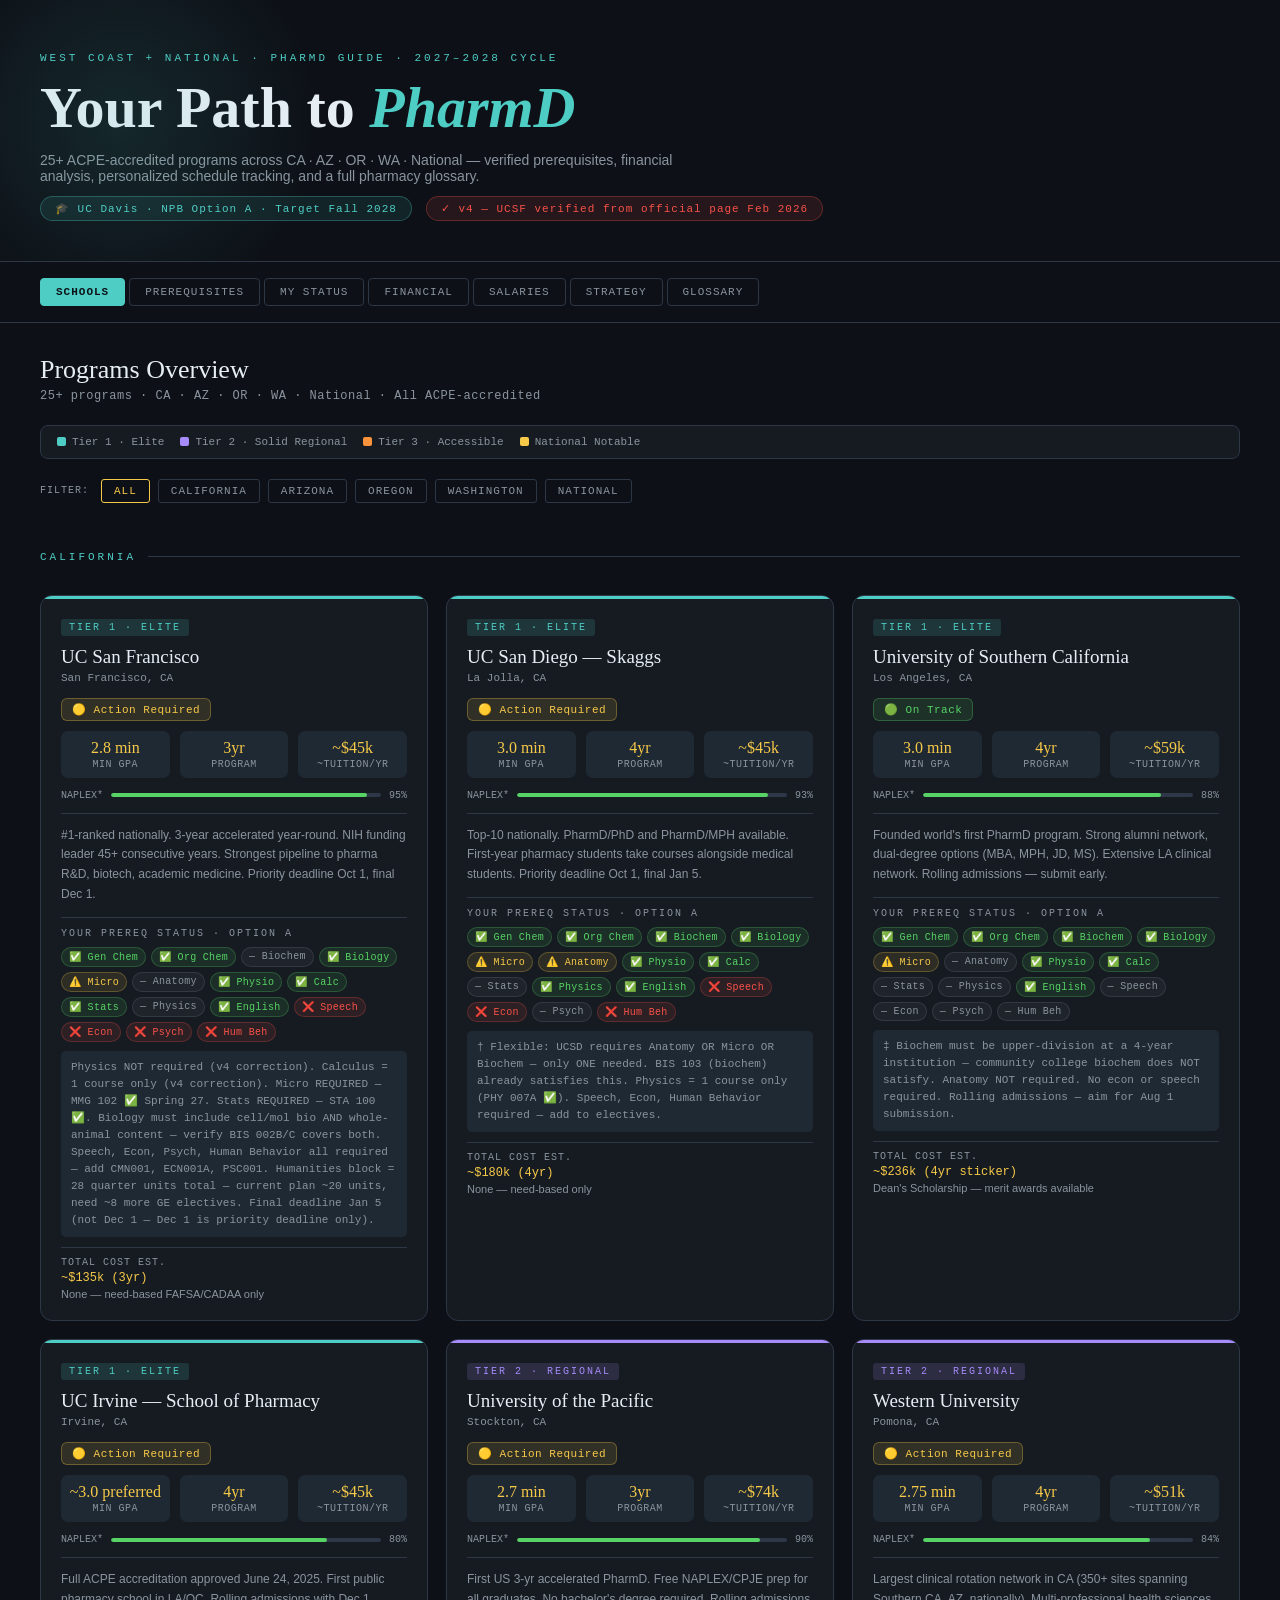
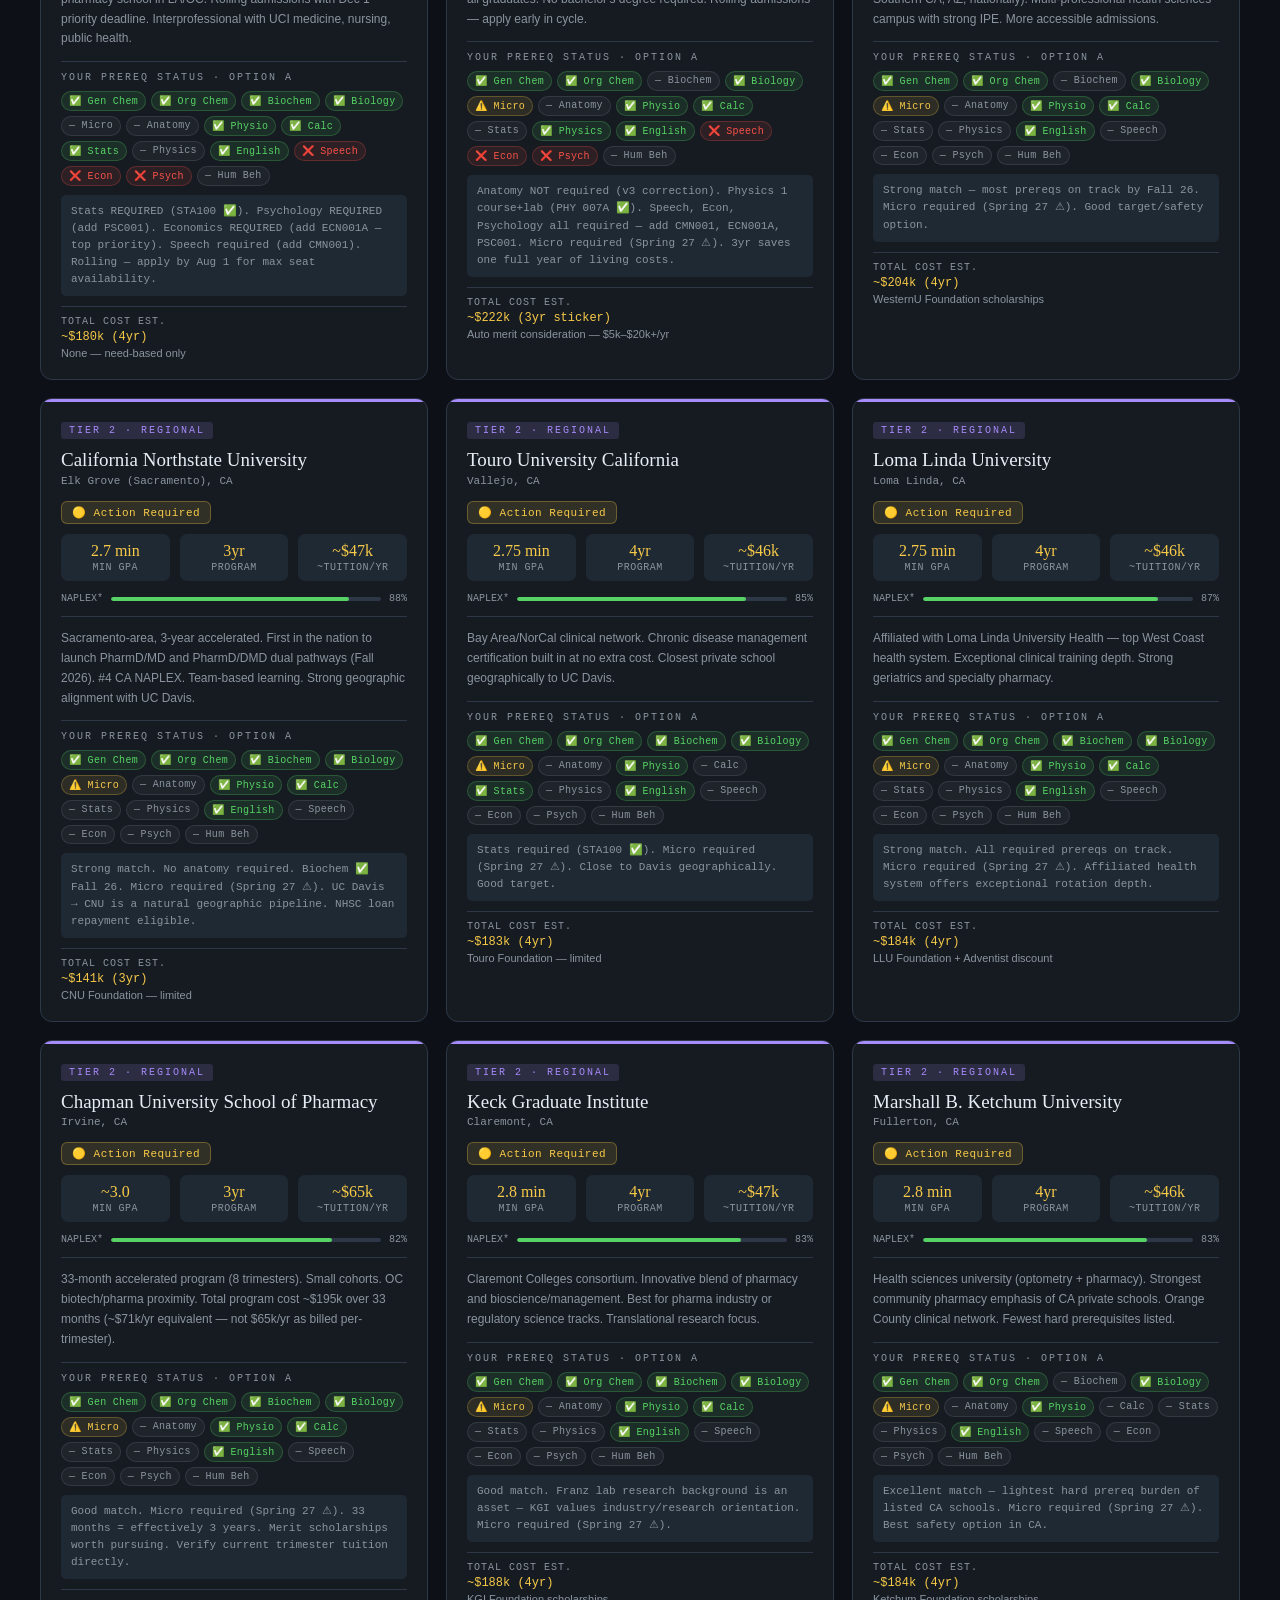
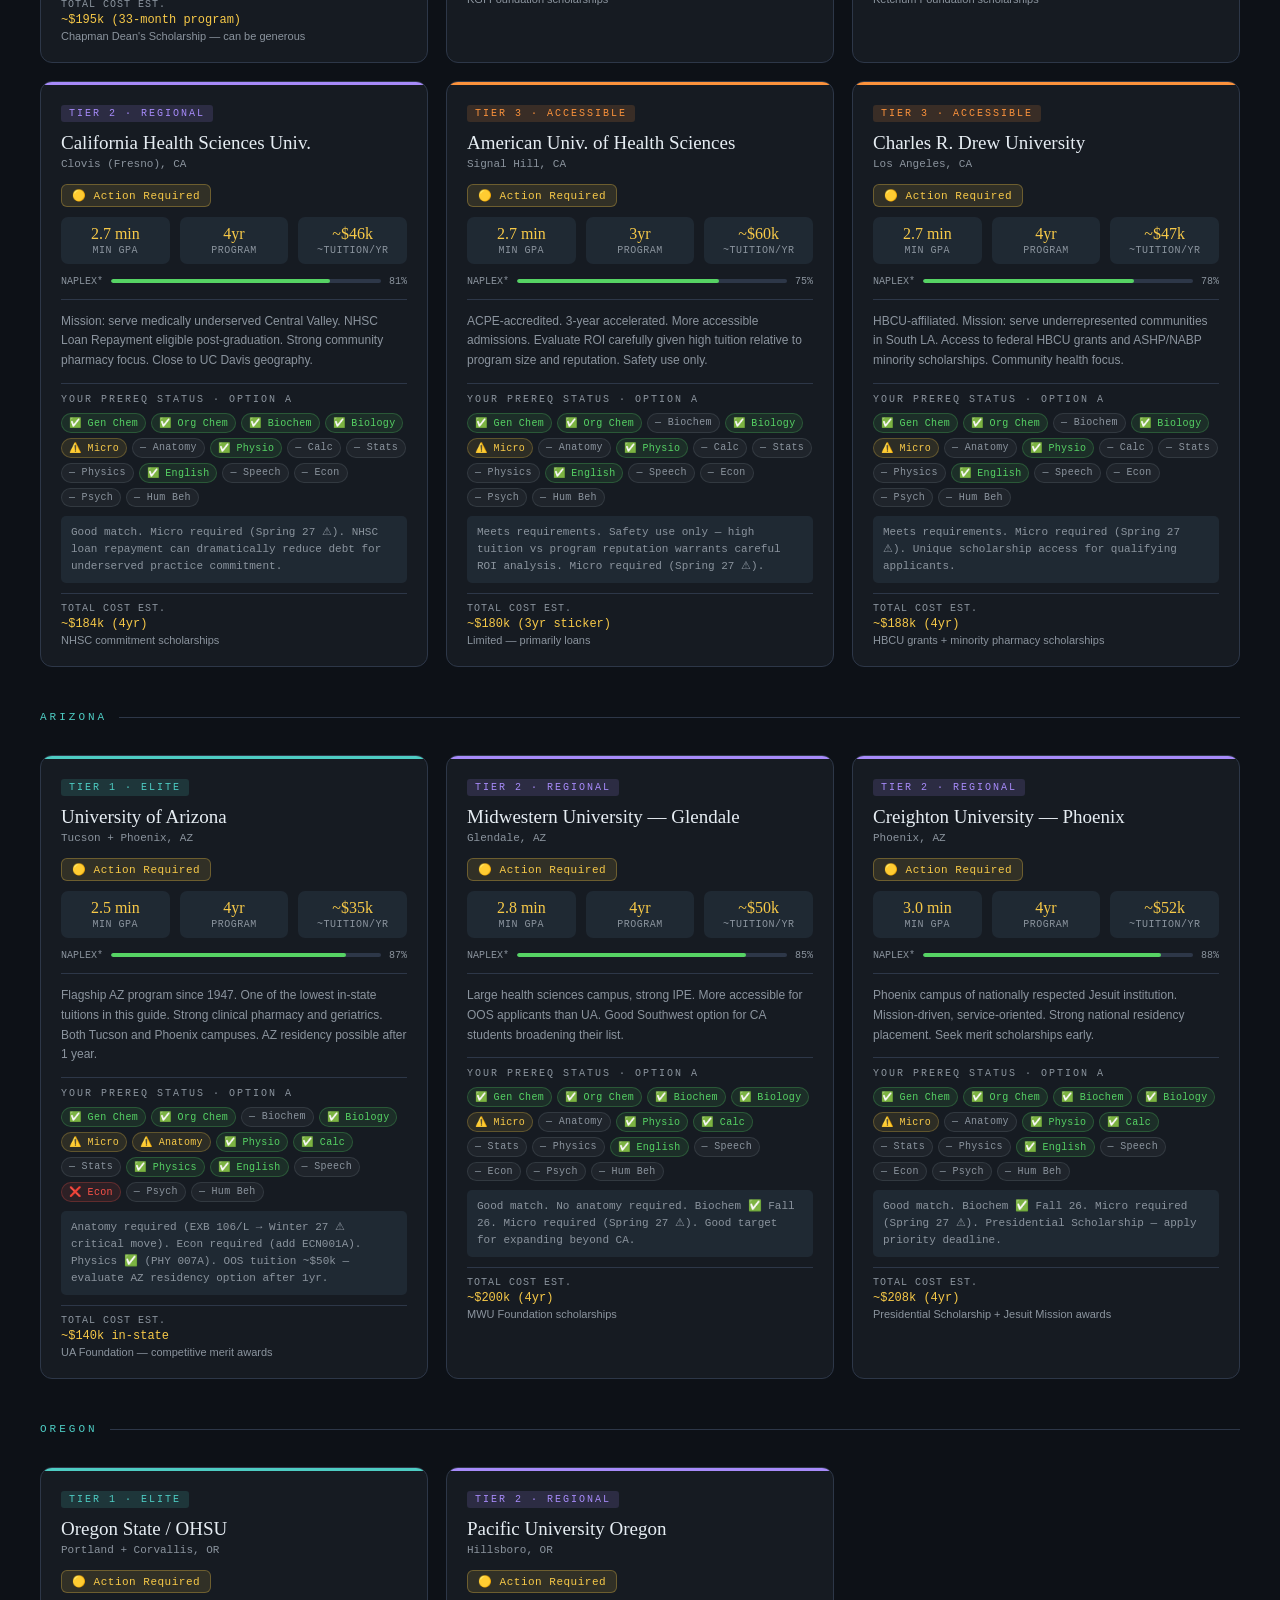
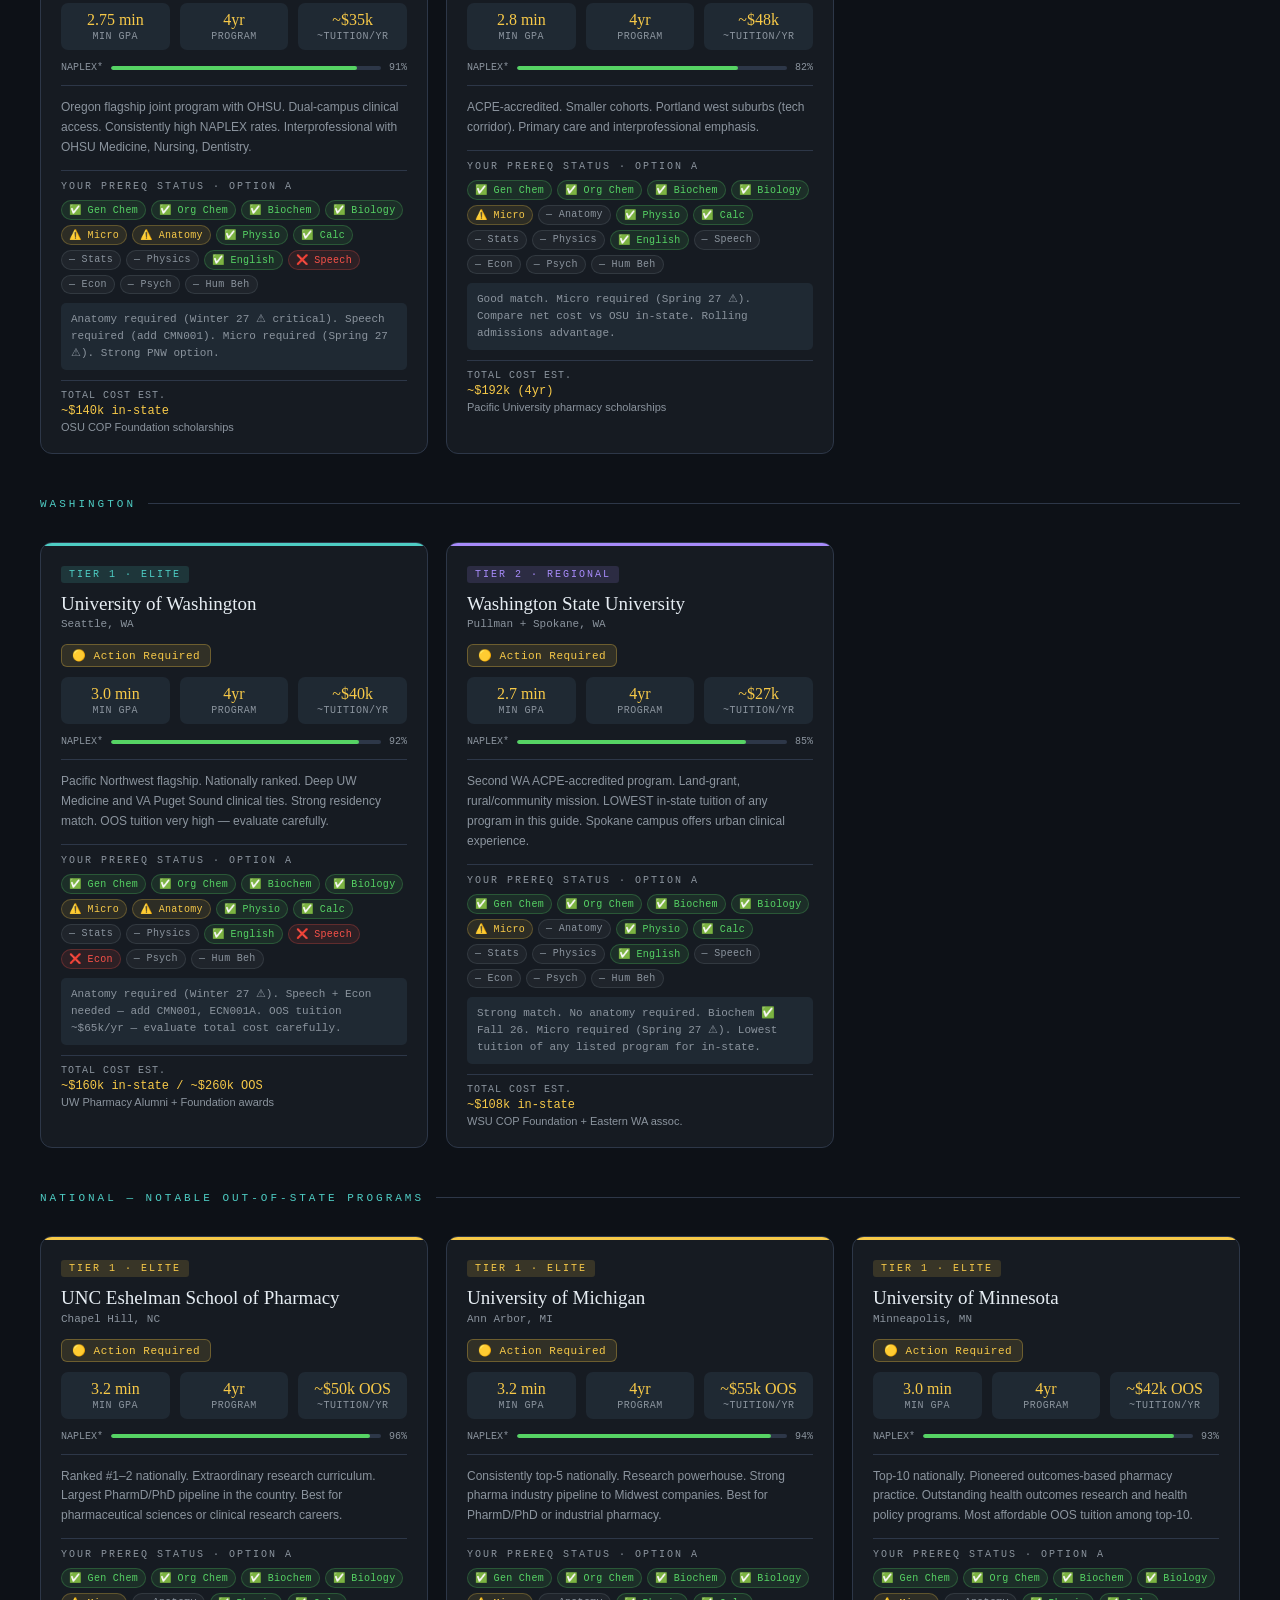
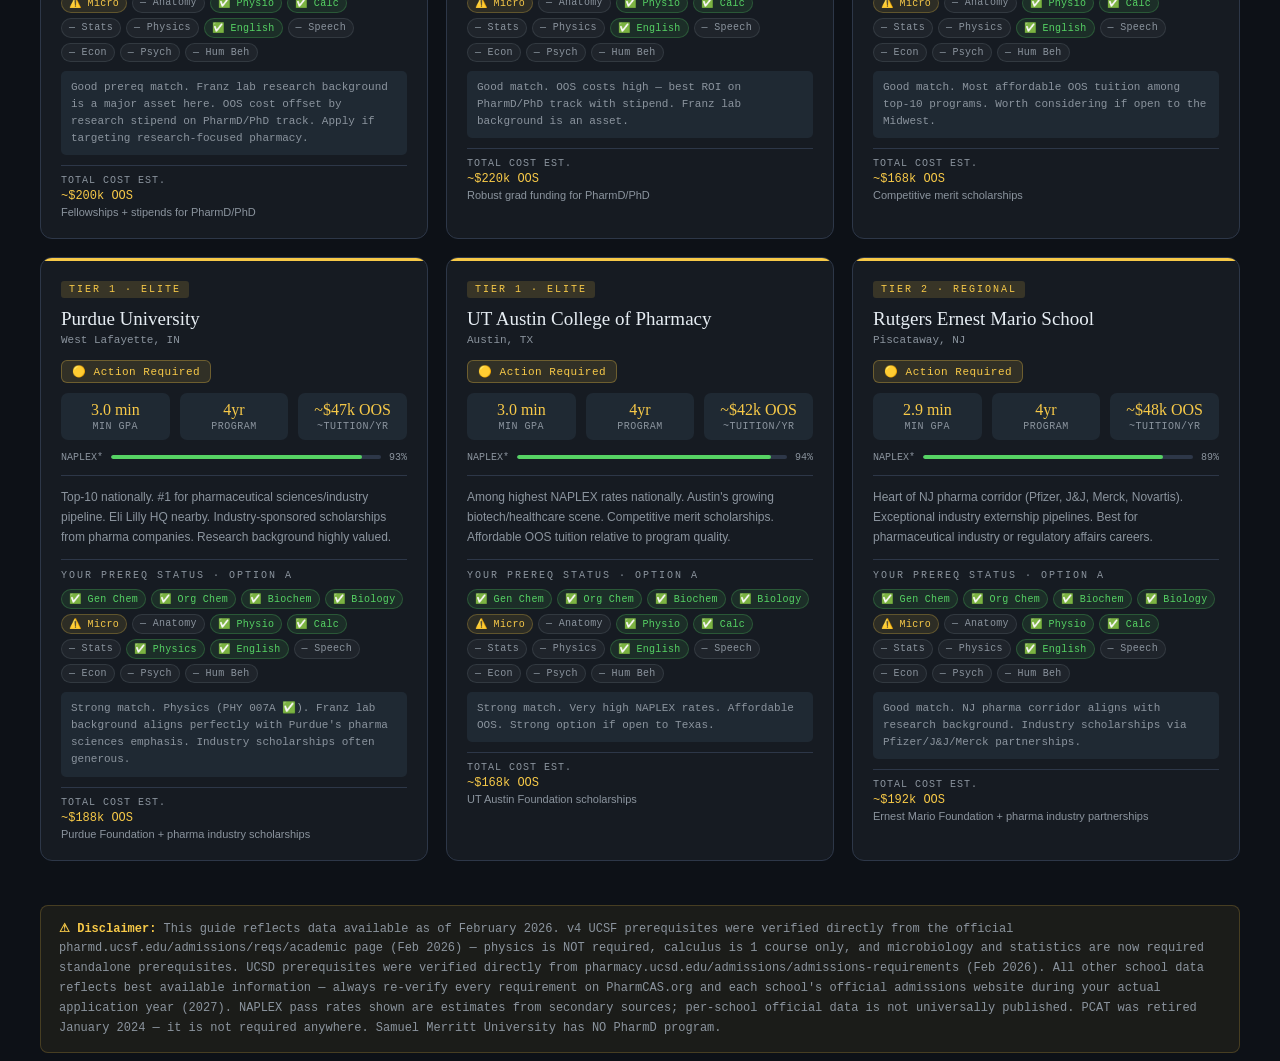
==== commit 1f7a4c75: "Fix two factual errors in West Coast Pharmacy Guide v4 - Chapman: clarify total cost is ~$195k over " ====
--- a/01_West_Coast_Pharmacy_Guide_2027-2028_v4.html
+++ b/01_West_Coast_Pharmacy_Guide_2027-2028_v4.html
@@ -275,7 +275,7 @@
 prereqs:{genChem:{r:1,n:"1yr+lab"},orgChem:{r:1,n:"1yr+lab"},biochem:{r:1,n:"1 upper-div‡"},biology:{r:1,n:"1yr+lab"},micro:{r:1,n:"1 course"},anatomy:{r:0},physiology:{r:1,n:"1 course"},calculus:{r:1,n:"1 course"},stats:{r:0},physics:{r:0,n:"Rec."},english:{r:1,n:"2 courses"},speech:{r:0},economics:{r:0},psychology:{r:0,n:"Rec."},humanBehavior:{r:0,n:"Rec."}},
 note:"‡ Biochem must be upper-division at a 4-year institution — community college biochem does NOT satisfy. Anatomy NOT required. No econ or speech required. Rolling admissions — aim for Aug 1 submission.",overall:"green"},
 
-{name:"UC Irvine — School of Pharmacy",short:"UCI",tier:1,state:"CA",loc:"Irvine, CA",gpa:"~3.0 preferred",tuition:"~$45k",years:4,naplex:80,totalCost:"~$180k (4yr)",merit:"None — need-based only",desc:"Full ACPE accreditation June 2025. First public pharmacy school in LA/OC. Rolling admissions with Dec 1 priority deadline. Interprofessional with UCI medicine, nursing, public health.",
+{name:"UC Irvine — School of Pharmacy",short:"UCI",tier:1,state:"CA",loc:"Irvine, CA",gpa:"~3.0 preferred",tuition:"~$45k",years:4,naplex:80,totalCost:"~$180k (4yr)",merit:"None — need-based only",desc:"Full ACPE accreditation approved June 24, 2025. First public pharmacy school in LA/OC. Rolling admissions with Dec 1 priority deadline. Interprofessional with UCI medicine, nursing, public health.",
 prereqs:{genChem:{r:1,n:"1yr+lab"},orgChem:{r:1,n:"1yr+lab"},biochem:{r:1,n:"1 course"},biology:{r:1,n:"1yr+lab"},micro:{r:0},anatomy:{r:0},physiology:{r:1,n:"1 course"},calculus:{r:1,n:"1 course"},stats:{r:1,n:"REQUIRED"},physics:{r:0},english:{r:1,n:"1yr"},speech:{r:1,n:"1 course"},economics:{r:1,n:"REQUIRED"},psychology:{r:1,n:"REQUIRED"},humanBehavior:{r:0}},
 note:"Stats REQUIRED (STA100 ✅). Psychology REQUIRED (add PSC001). Economics REQUIRED (add ECN001A — top priority). Speech required (add CMN001). Rolling — apply by Aug 1 for max seat availability.",overall:"yellow"},
 
@@ -299,7 +299,7 @@
 prereqs:{genChem:{r:1,n:"1yr+lab"},orgChem:{r:1,n:"1yr+lab"},biochem:{r:1,n:"1 course"},biology:{r:1,n:"1yr+lab"},micro:{r:1,n:"1 course"},anatomy:{r:0,n:"Rec."},physiology:{r:1,n:"1 course"},calculus:{r:1,n:"1 course"},stats:{r:0},physics:{r:0},english:{r:1,n:"1yr"},speech:{r:0},economics:{r:0},psychology:{r:0},humanBehavior:{r:0}},
 note:"Strong match. All required prereqs on track. Micro required (Spring 27 ⚠). Affiliated health system offers exceptional rotation depth.",overall:"yellow"},
 
-{name:"Chapman University School of Pharmacy",short:"Chapman",tier:2,state:"CA",loc:"Irvine, CA",gpa:"~3.0",tuition:"~$65k",years:3,naplex:82,totalCost:"~$195k (33-month program)",merit:"Chapman Dean's Scholarship — can be generous",desc:"33-month accelerated program (8 trimesters). Small cohorts. OC biotech/pharma proximity. Tuition ~$65k/yr by trimester equivalent (corrected from earlier guide versions).",
+{name:"Chapman University School of Pharmacy",short:"Chapman",tier:2,state:"CA",loc:"Irvine, CA",gpa:"~3.0",tuition:"~$65k",years:3,naplex:82,totalCost:"~$195k (33-month program)",merit:"Chapman Dean's Scholarship — can be generous",desc:"33-month accelerated program (8 trimesters). Small cohorts. OC biotech/pharma proximity. Total program cost ~$195k over 33 months (~$71k/yr equivalent — not $65k/yr as billed per-trimester).",
 prereqs:{genChem:{r:1,n:"1yr+lab"},orgChem:{r:1,n:"1yr+lab"},biochem:{r:1,n:"1 course"},biology:{r:1,n:"1yr+lab"},micro:{r:1,n:"1 course"},anatomy:{r:0},physiology:{r:1,n:"1 course"},calculus:{r:1,n:"1 course"},stats:{r:0},physics:{r:0},english:{r:1,n:"1yr"},speech:{r:0},economics:{r:0},psychology:{r:0},humanBehavior:{r:0}},
 note:"Good match. Micro required (Spring 27 ⚠). 33 months = effectively 3 years. Merit scholarships worth pursuing. Verify current trimester tuition directly.",overall:"yellow"},
 
@@ -484,7 +484,7 @@
   {n:"08",t:"Maximize Pharmacy Technician Hours",p:"Your tech experience is your biggest competitive asset alongside GPA. Keep accumulating hours through Summer 2026. Target 150–200+ total hours by application time. Hospital + retail mix is ideal. Your existing tech license puts you well ahead of most applicants on the experiential dimension."},
   {n:"09",t:"Build a Balanced School List of 8–12 Programs",p:"Suggested: 2–3 reaches (UCSF, UCSD, plus UNC or Purdue if pursuing research track), 4–5 targets (USC, UCI, UOP, LLU, WesternU, CNU), 2–3 safeties (Ketchum, MWU, WSU if open to WA). CNU is a particularly strong target given UC Davis geographic alignment and the new PharmD/MD pathway."},
   {n:"10",t:"Lock In Strong Letters — Start Building Relationships Now",p:"You need: a pharmacist letter (current supervisor), a science faculty letter (NPB 101 or BIS 103 professor), and ideally a research supervisor letter (Franz lab PI — extremely valuable for research-heavy programs). Attend office hours starting now. You need these relationships solid by Winter 2027."},
-  {n:"11",t:"Verify Everything Annually on PharmCAS",p:"Every requirement, deadline, and tuition figure in this guide reflects 2025–2026 cycle data. Programs update annually. Before applying in 2027, re-verify UCI Economics requirement, UCSF calculus (2 courses) and physics (1yr), and USC biochemistry (upper-division, 4-yr institution only). PharmCAS.org is the authoritative source."},
+  {n:"11",t:"Verify Everything Annually on PharmCAS",p:"Every requirement, deadline, and tuition figure in this guide reflects 2025–2026 cycle data. Programs update annually. Before applying in 2027, re-verify UCI Economics requirement, UCSF calculus (1 course only — v4 correction) and physics (not required), and USC biochemistry (upper-division, 4-yr institution only). PharmCAS.org is the authoritative source."},
 ];
 
 // ── GLOSSARY DATA ──────────────────────────────────
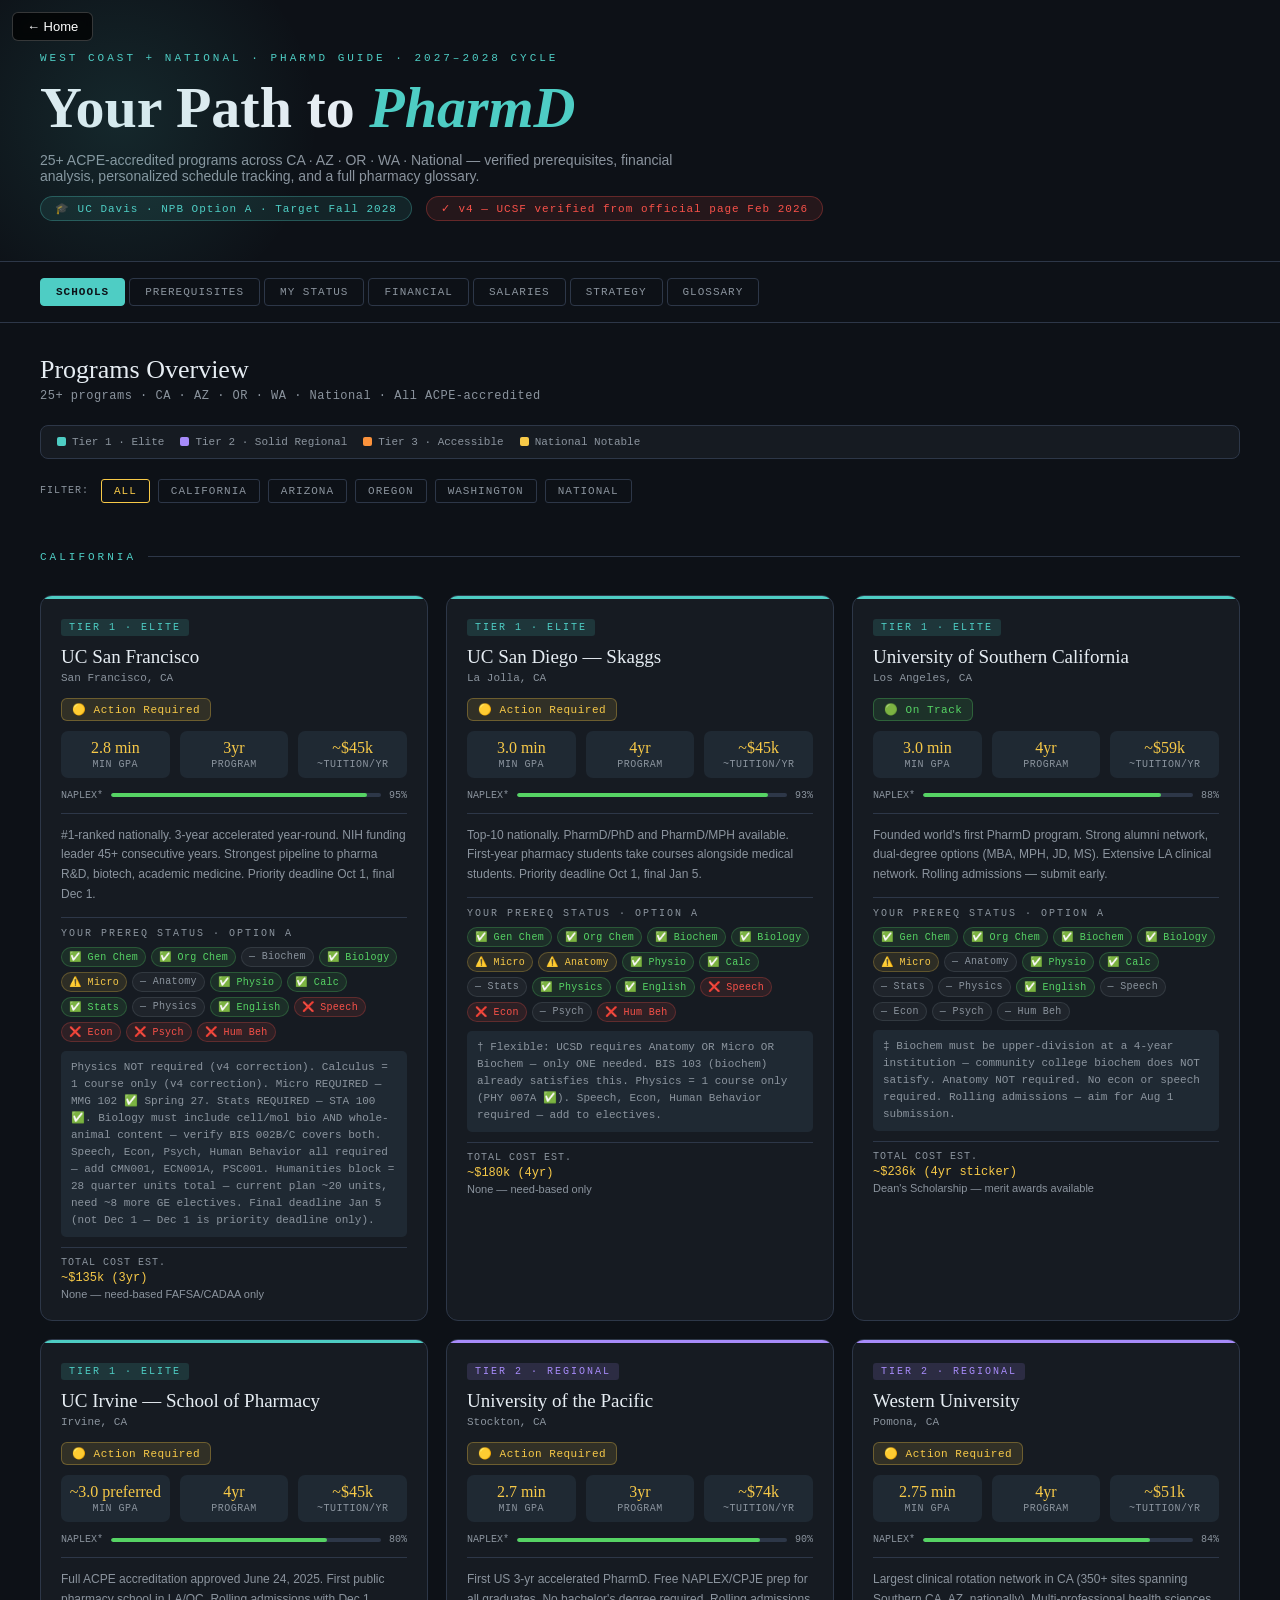
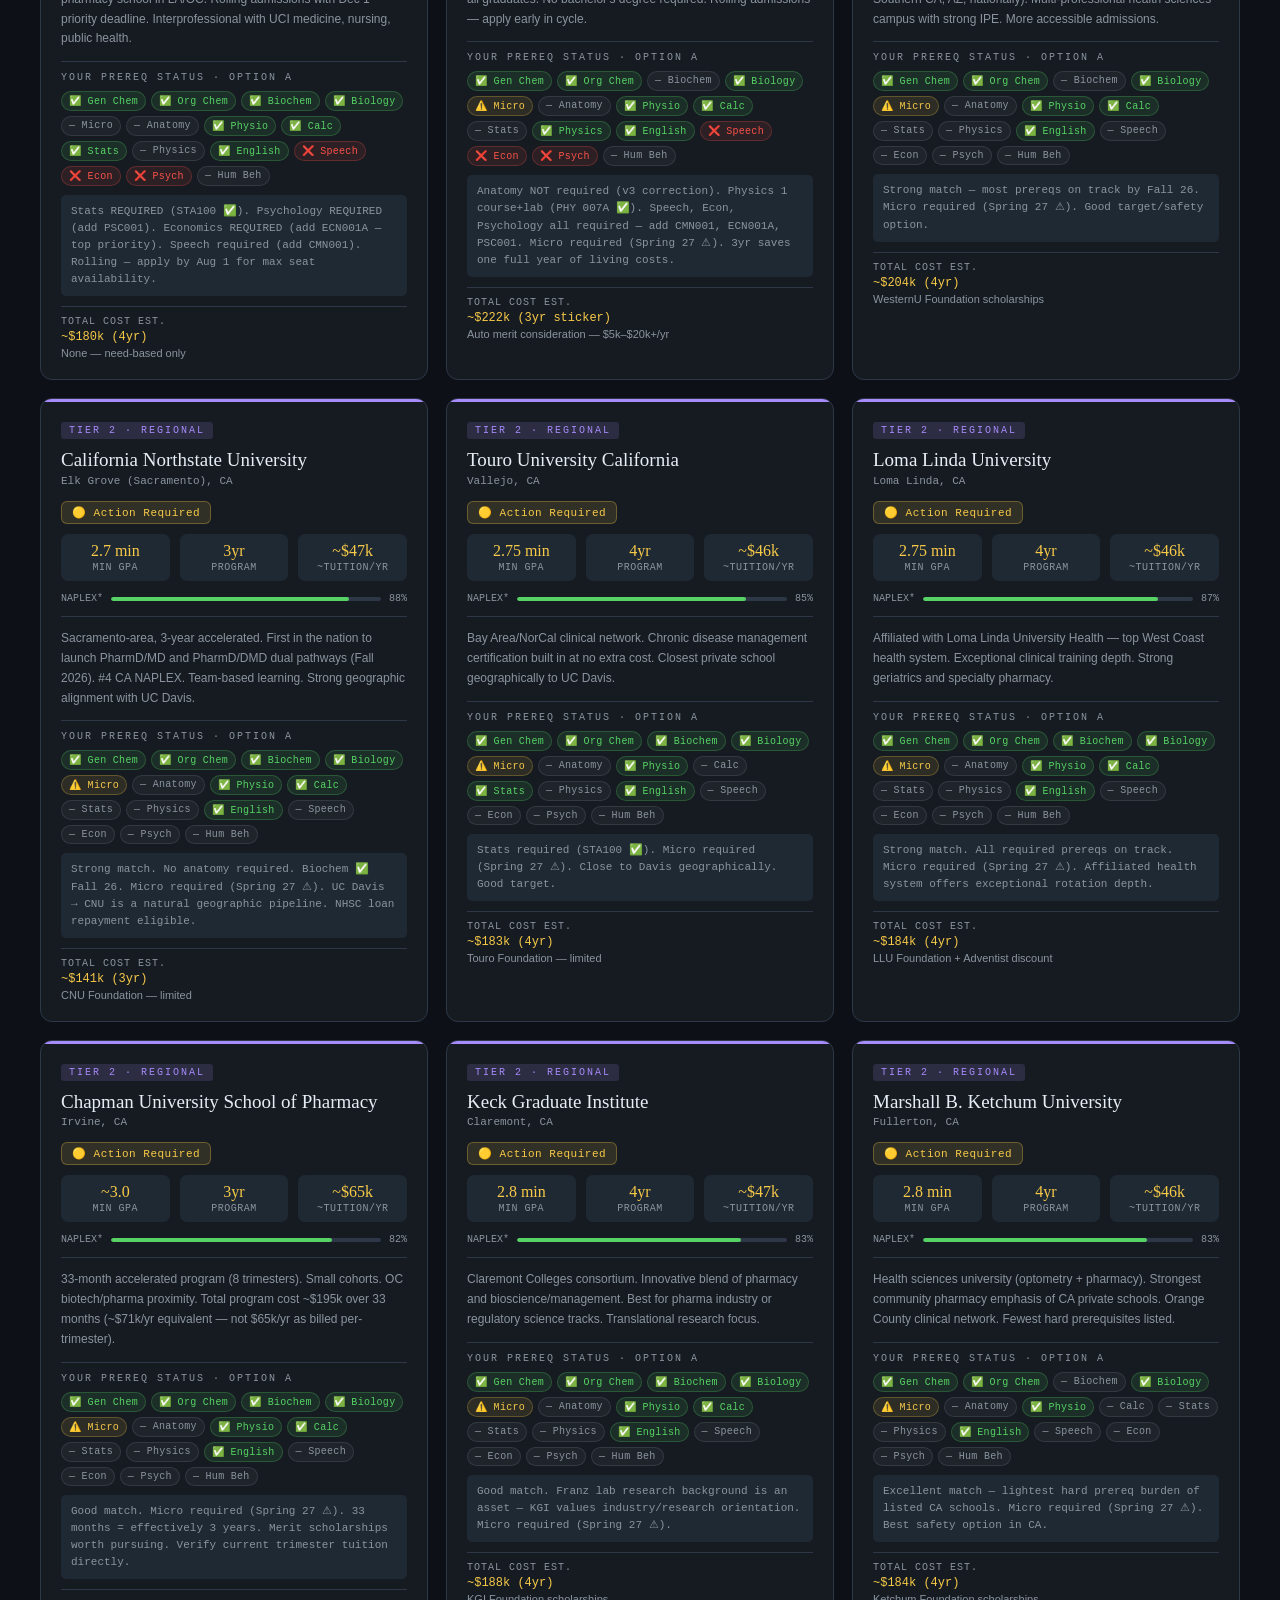
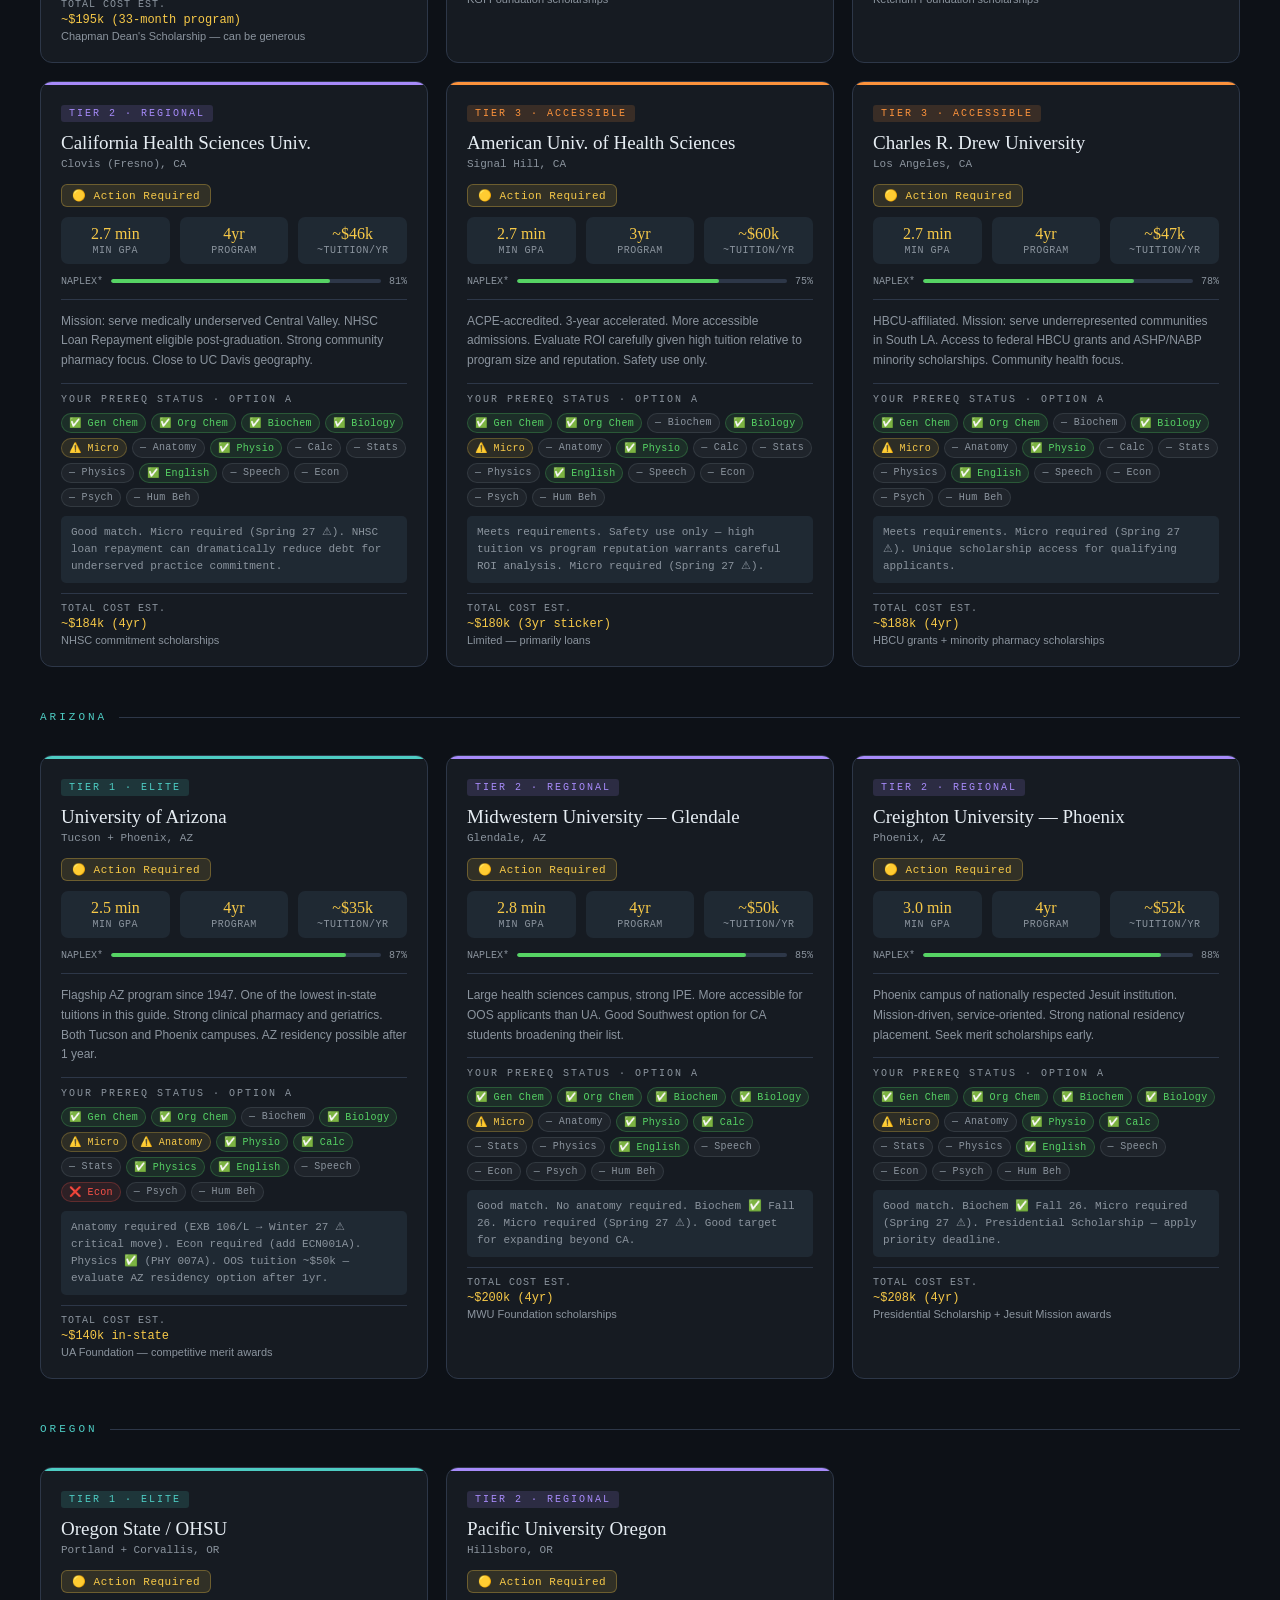
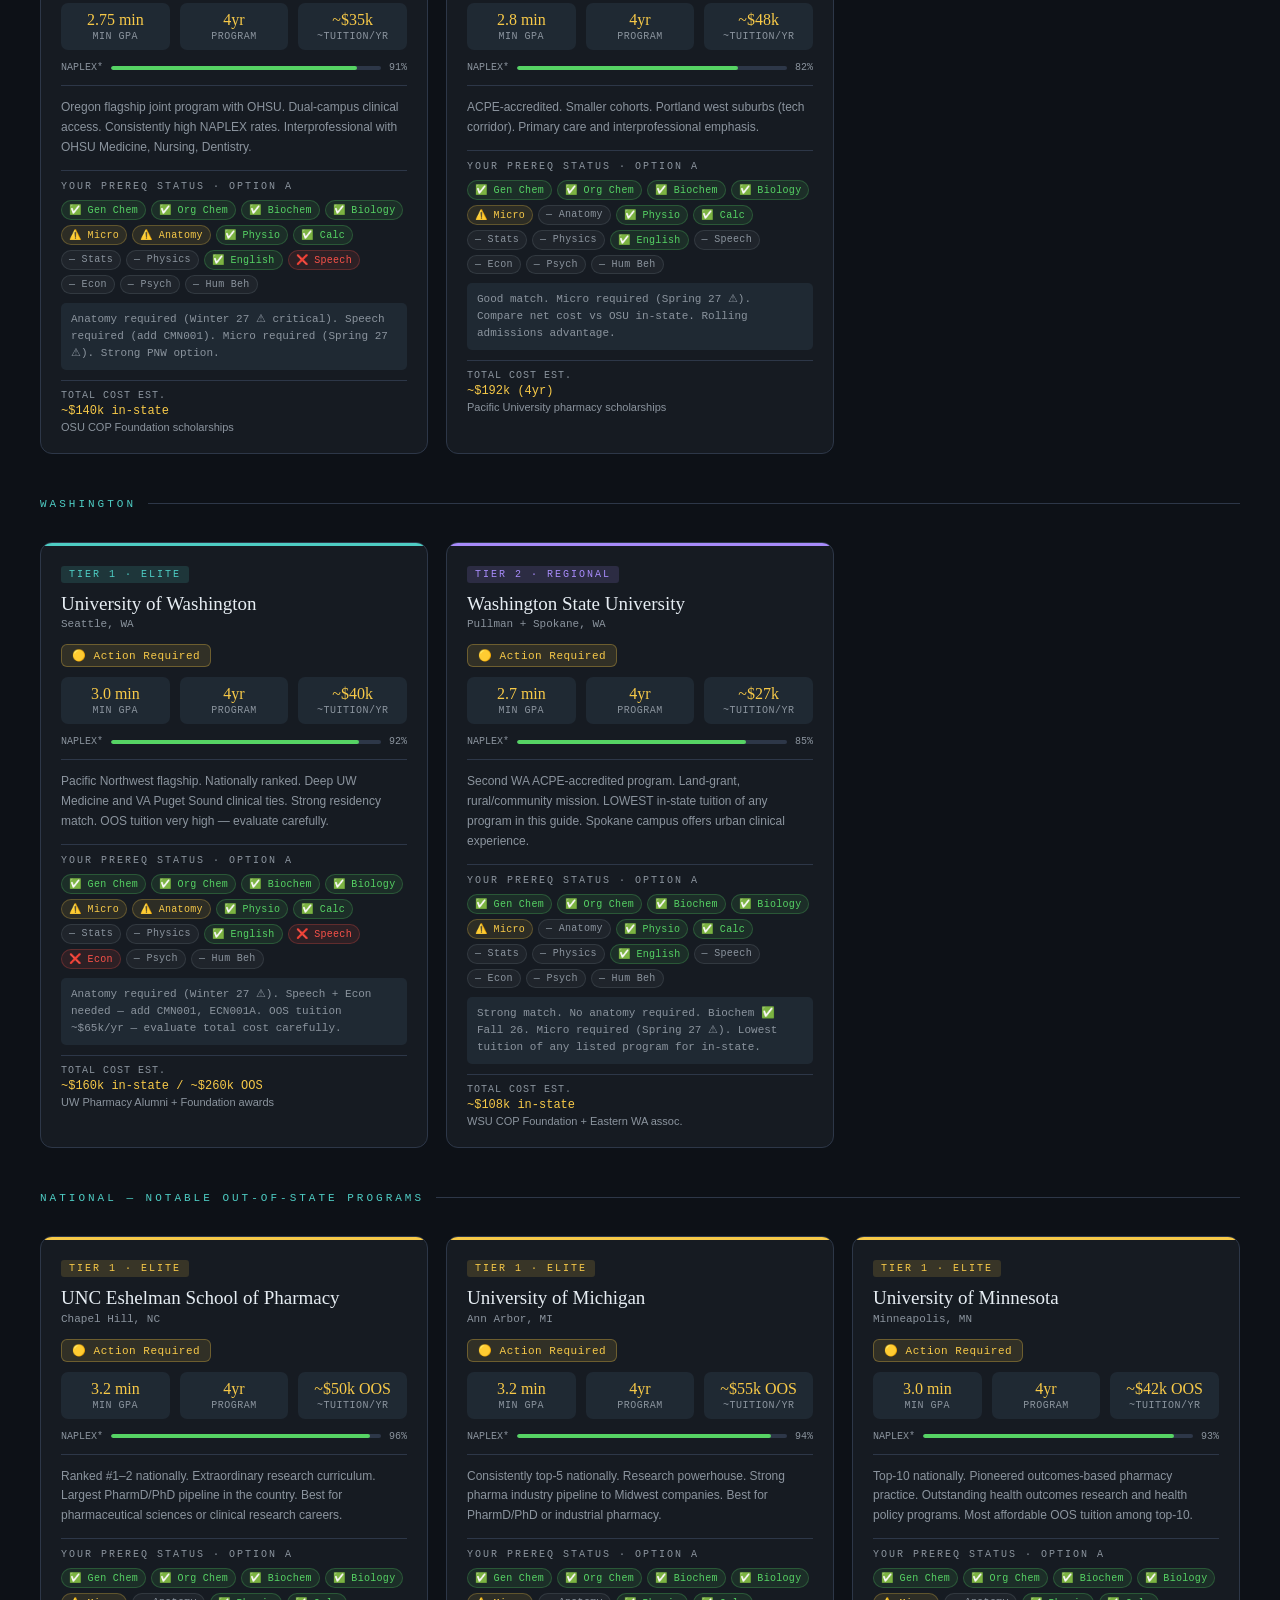
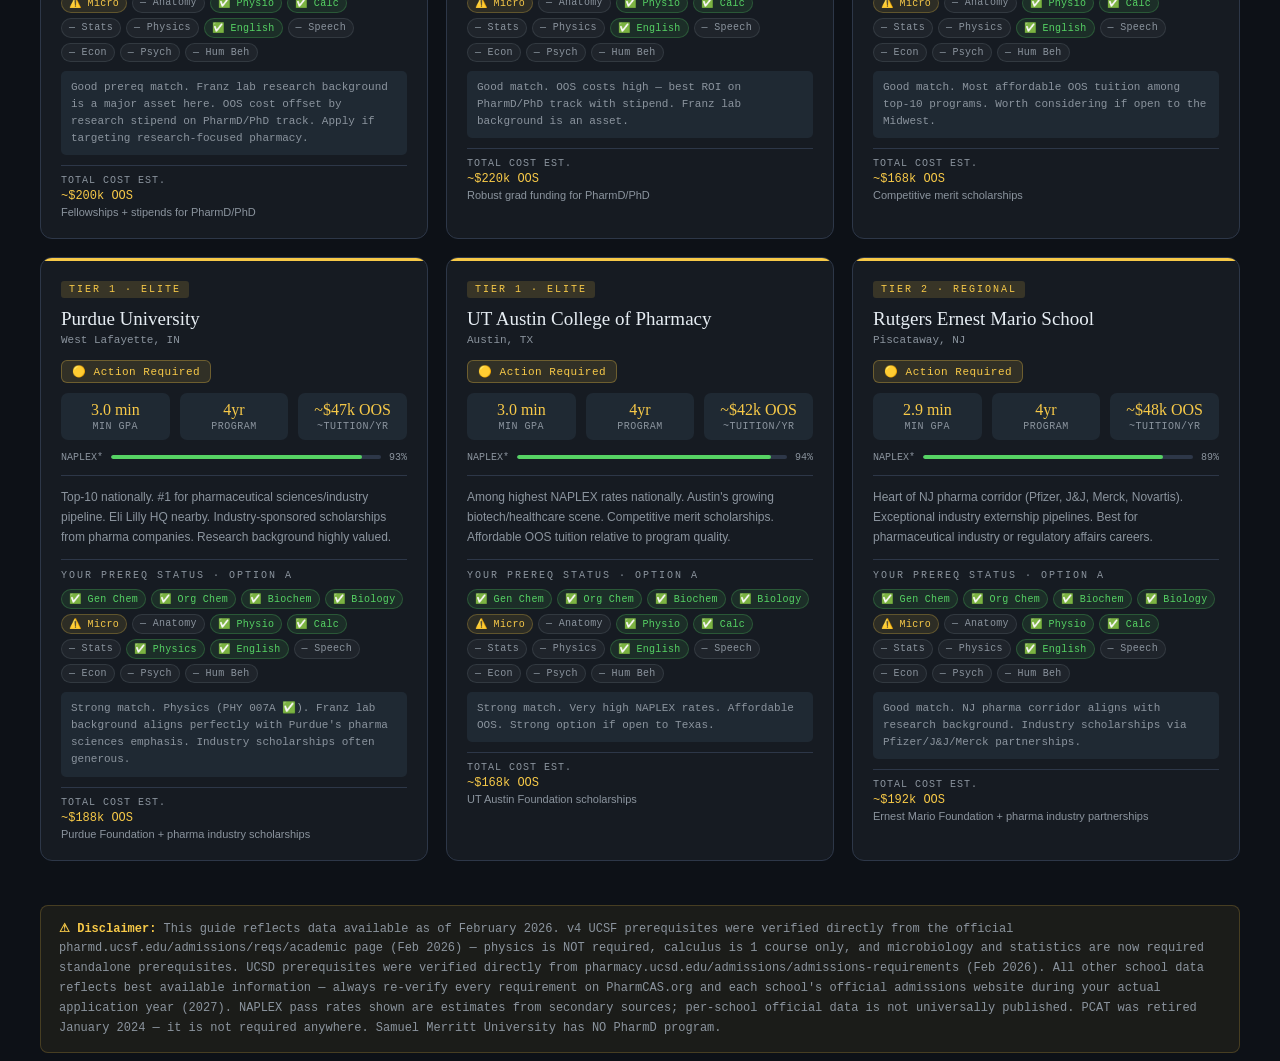
==== commit 61516c5f: "Add home nav, fix admission probability, and minor accuracy updates - Add fixed "← Home" button to a" ====
--- a/01_West_Coast_Pharmacy_Guide_2027-2028_v4.html
+++ b/01_West_Coast_Pharmacy_Guide_2027-2028_v4.html
@@ -160,6 +160,7 @@
 </style>
 </head>
 <body>
+<a href="index.html" style="position:fixed;top:12px;left:12px;z-index:9999;background:rgba(0,0,0,0.75);color:#fff;padding:6px 14px;border-radius:6px;font-size:13px;text-decoration:none;font-family:sans-serif;border:1px solid rgba(255,255,255,0.2);backdrop-filter:blur(4px);">← Home</a>
 <header>
   <div class="htag">West Coast + National · PharmD Guide · 2027–2028 Cycle</div>
   <h1>Your Path to <em>PharmD</em></h1>
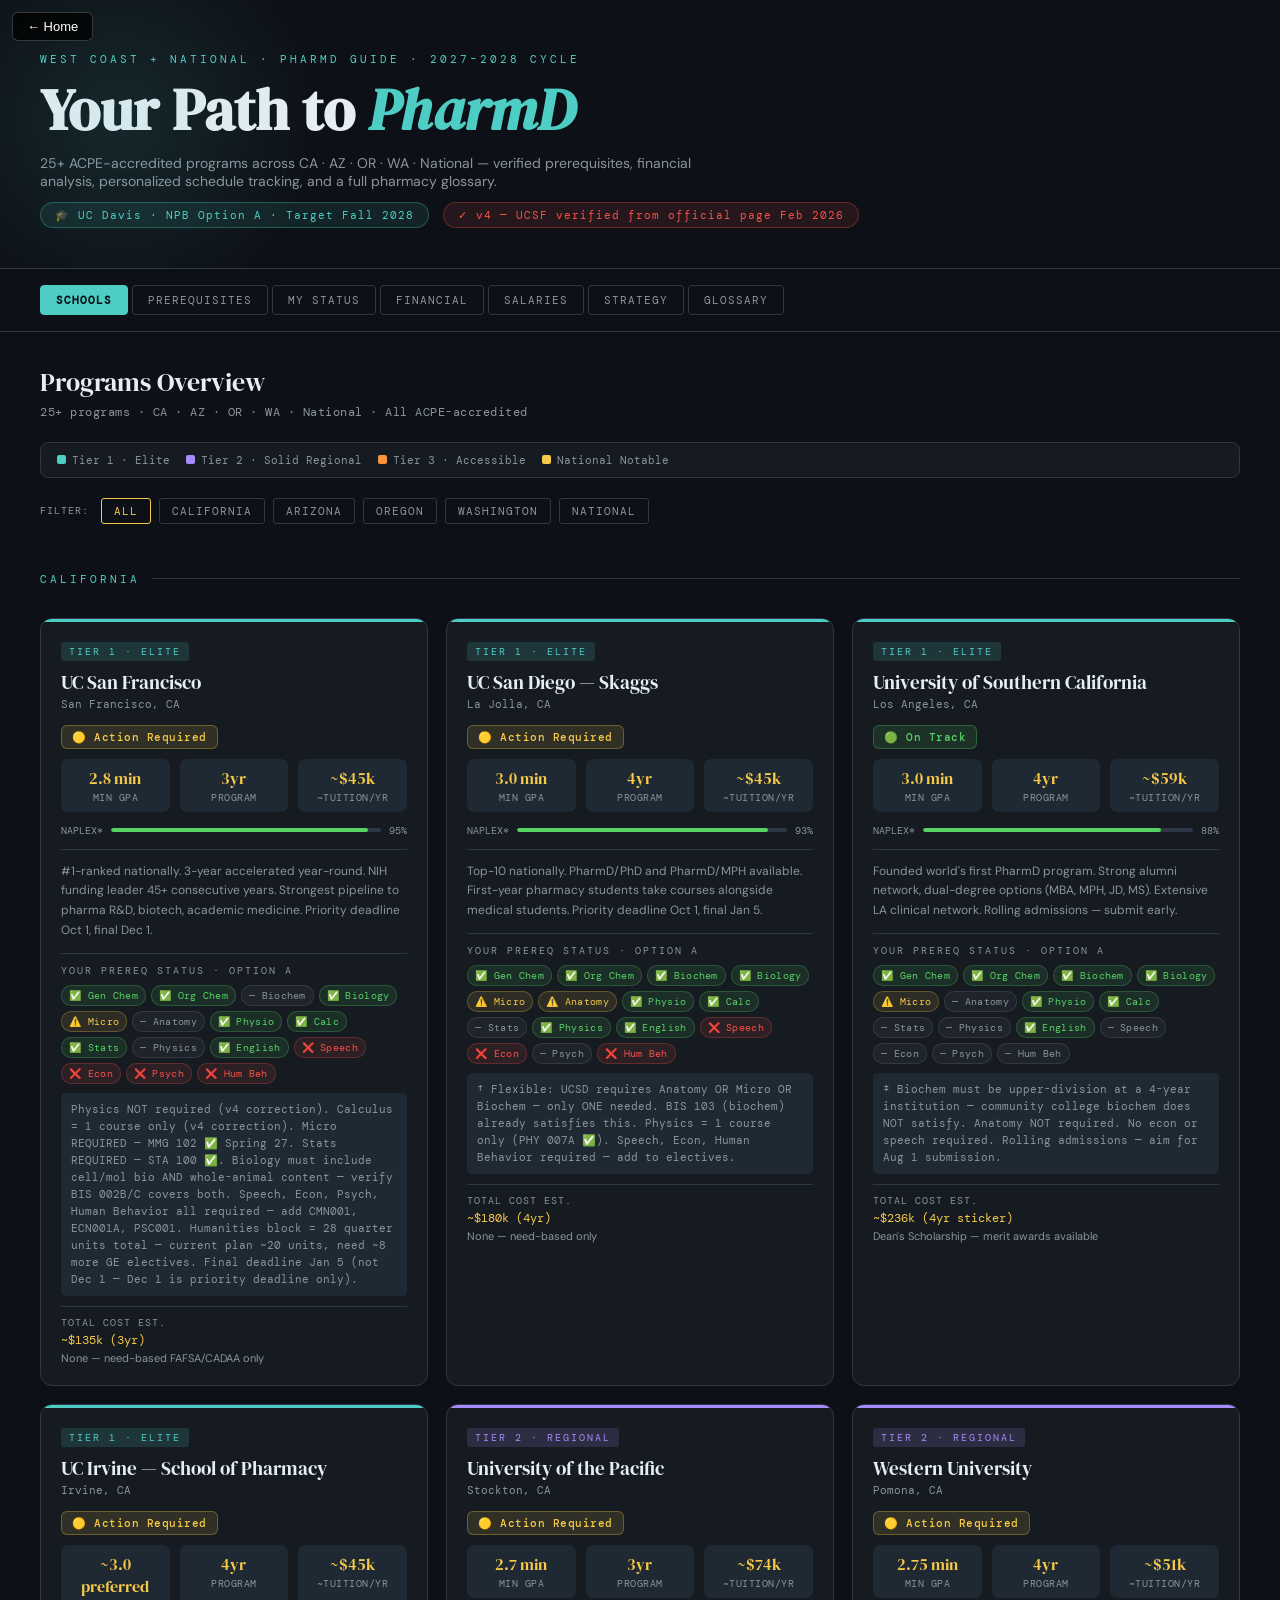
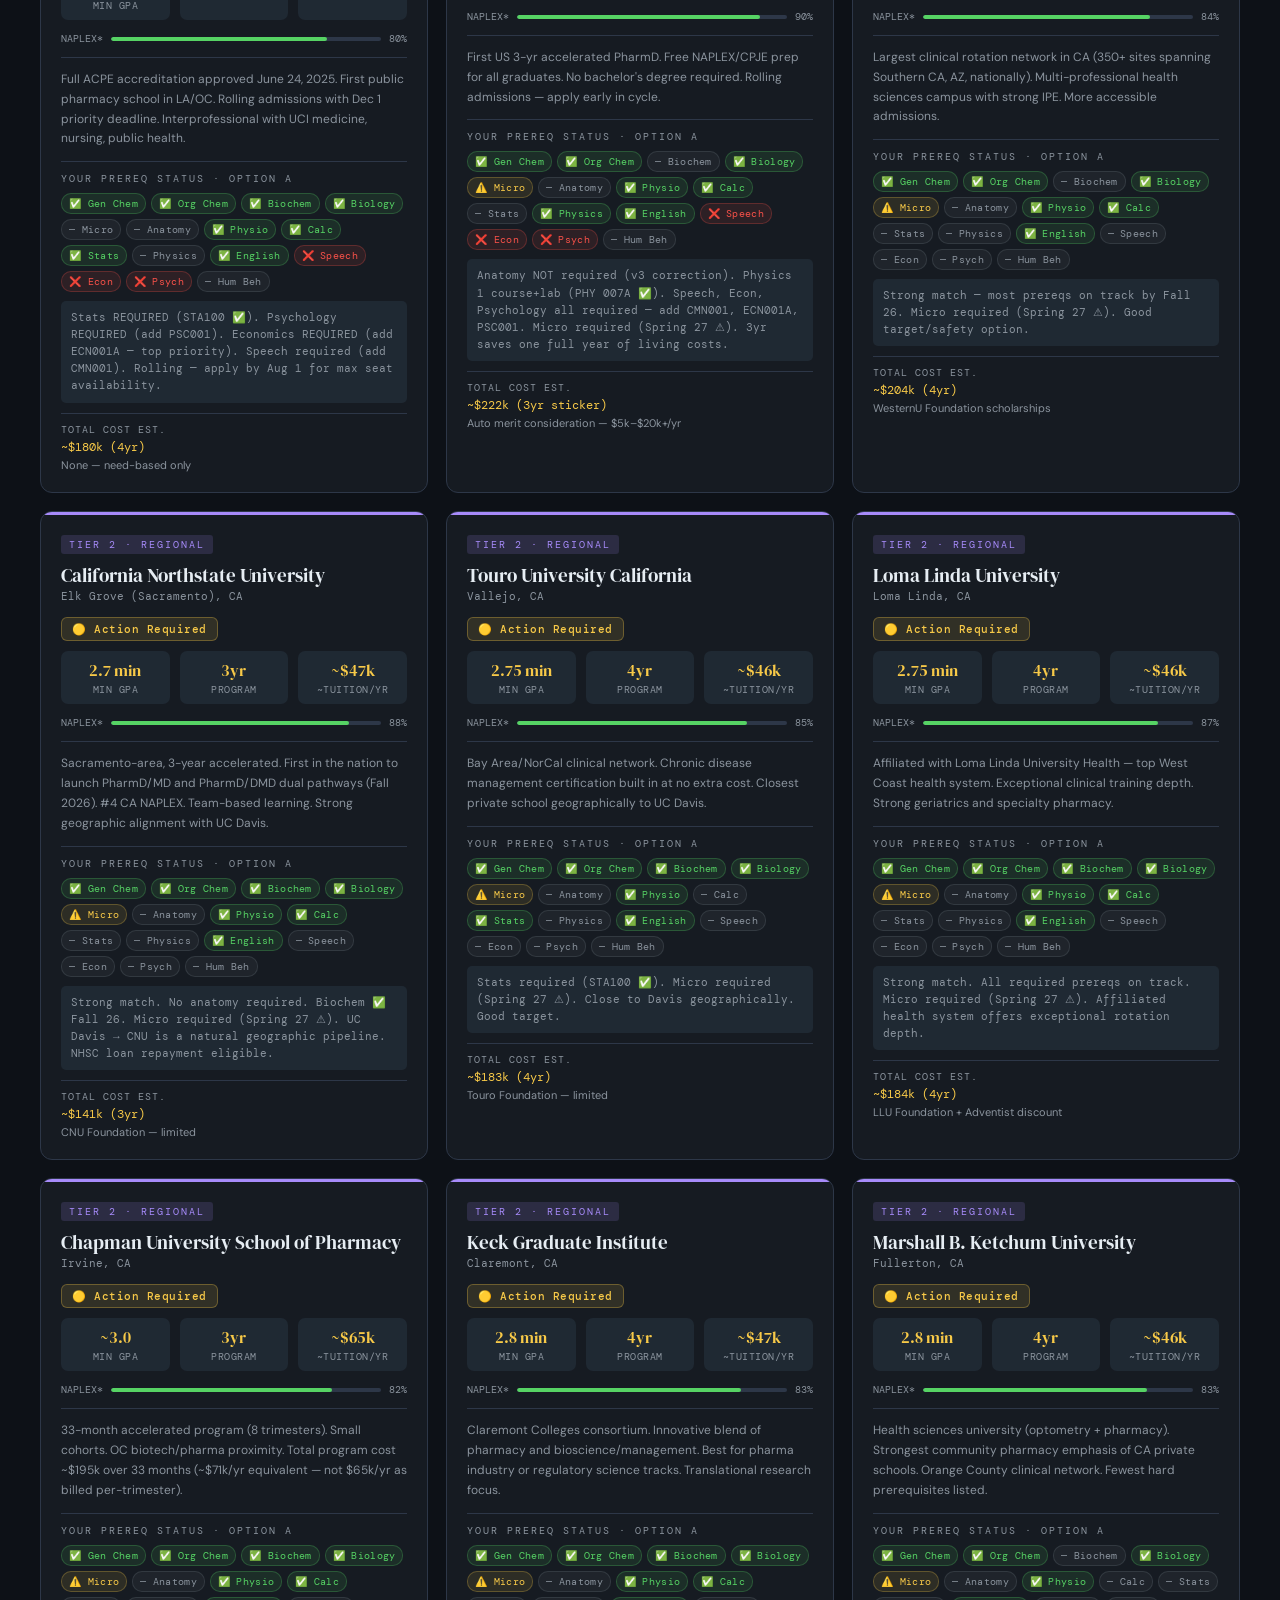
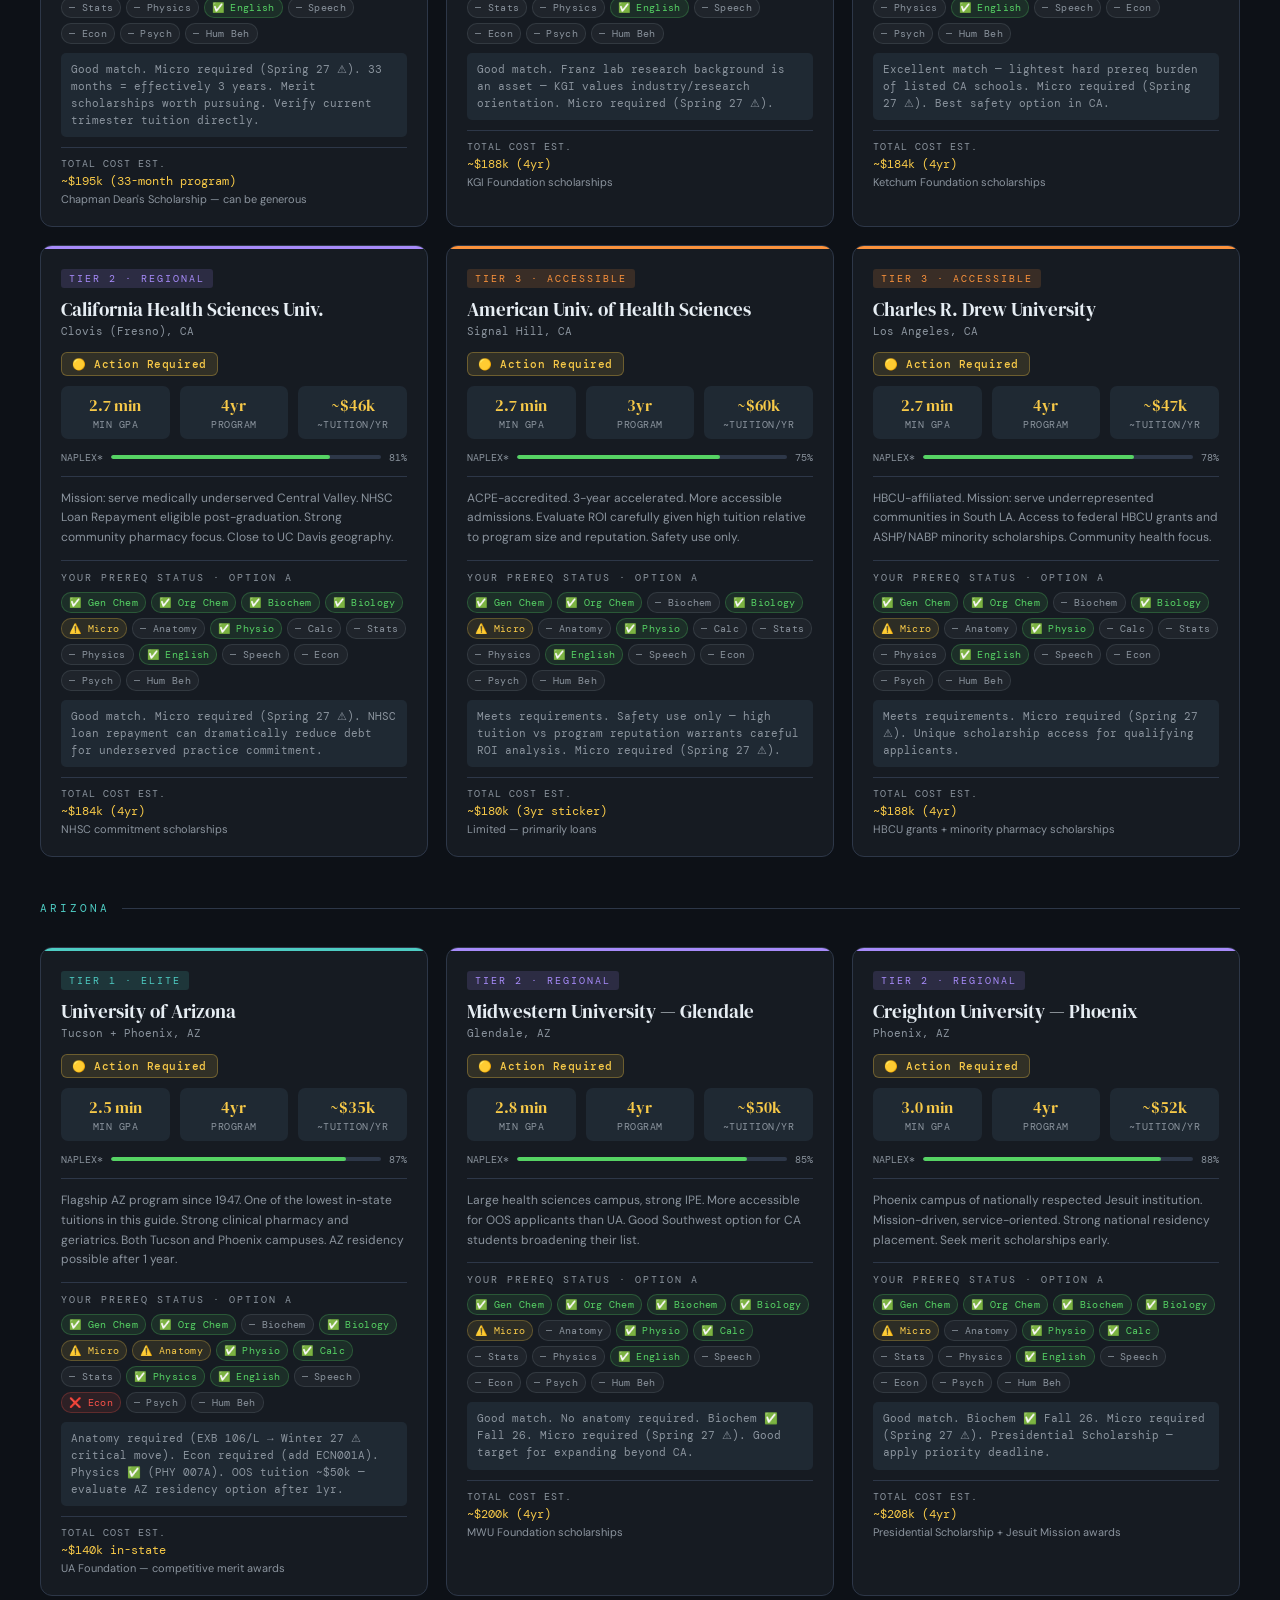
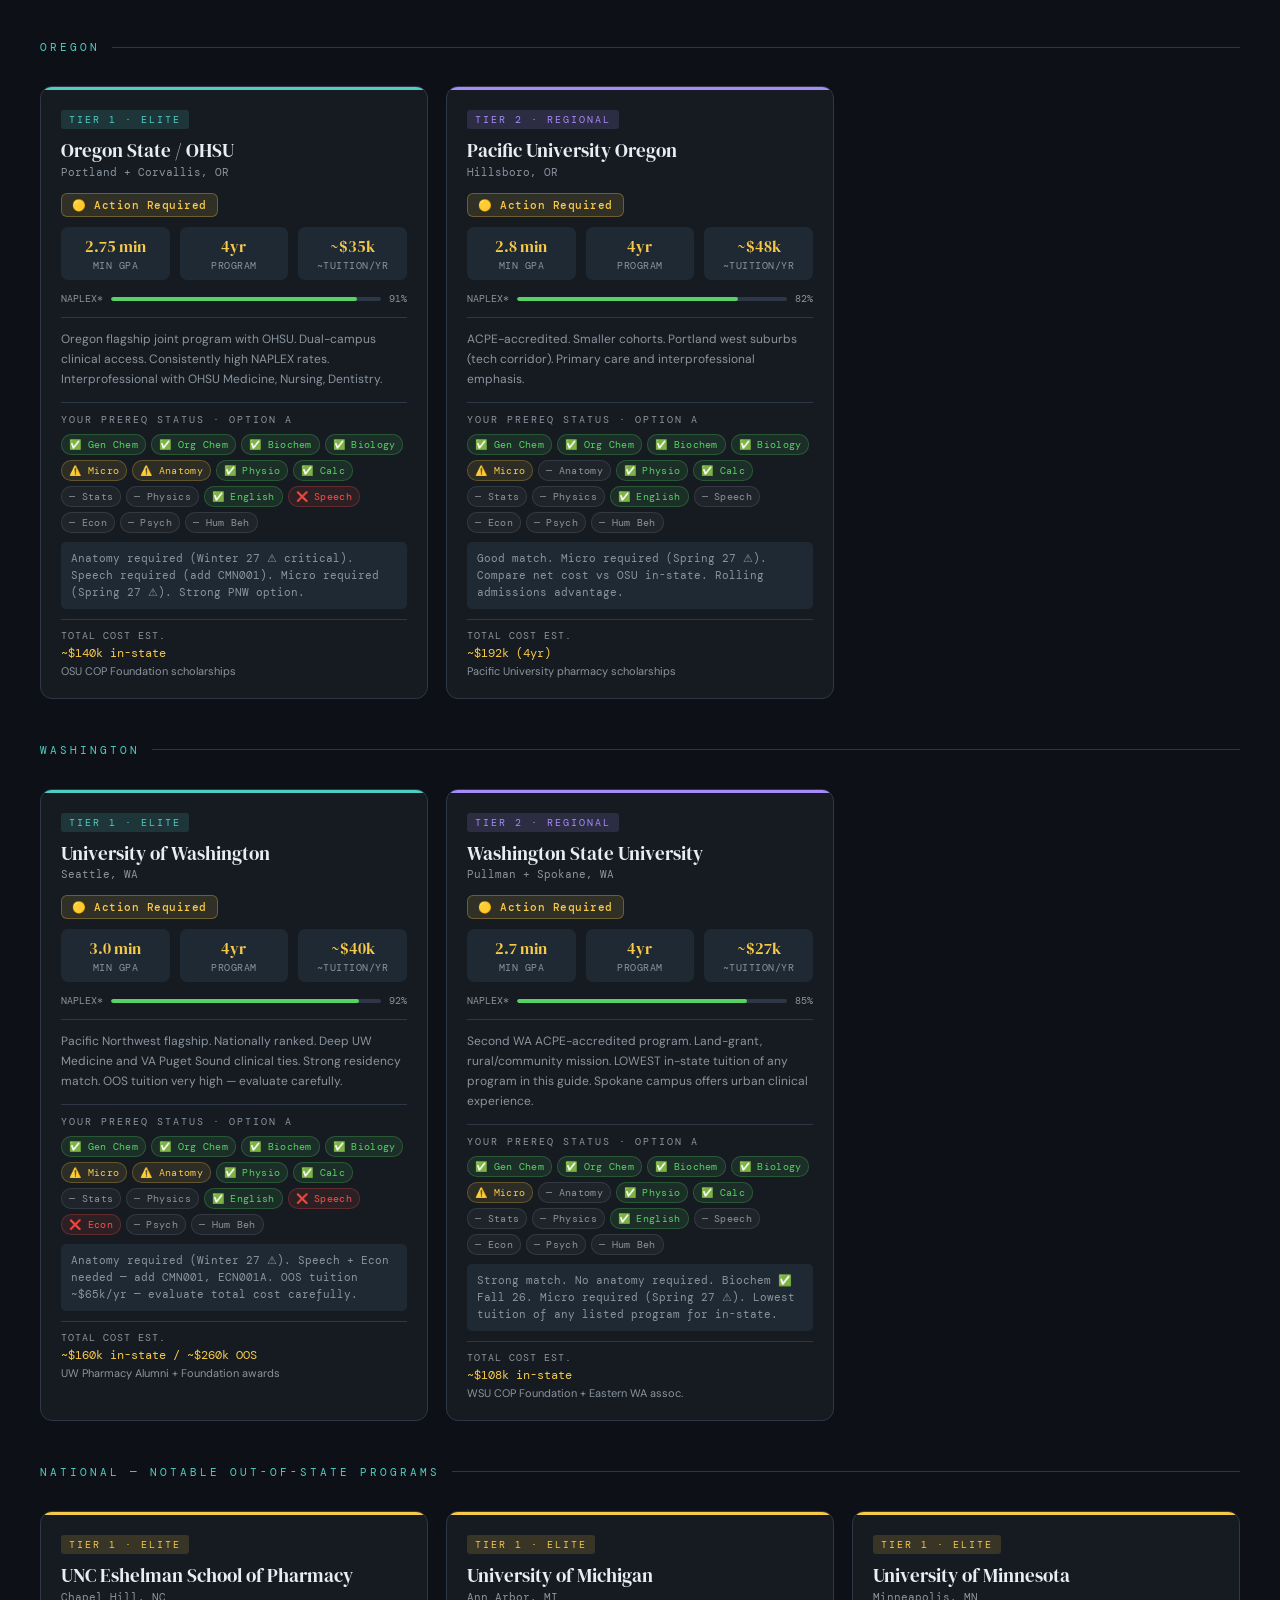
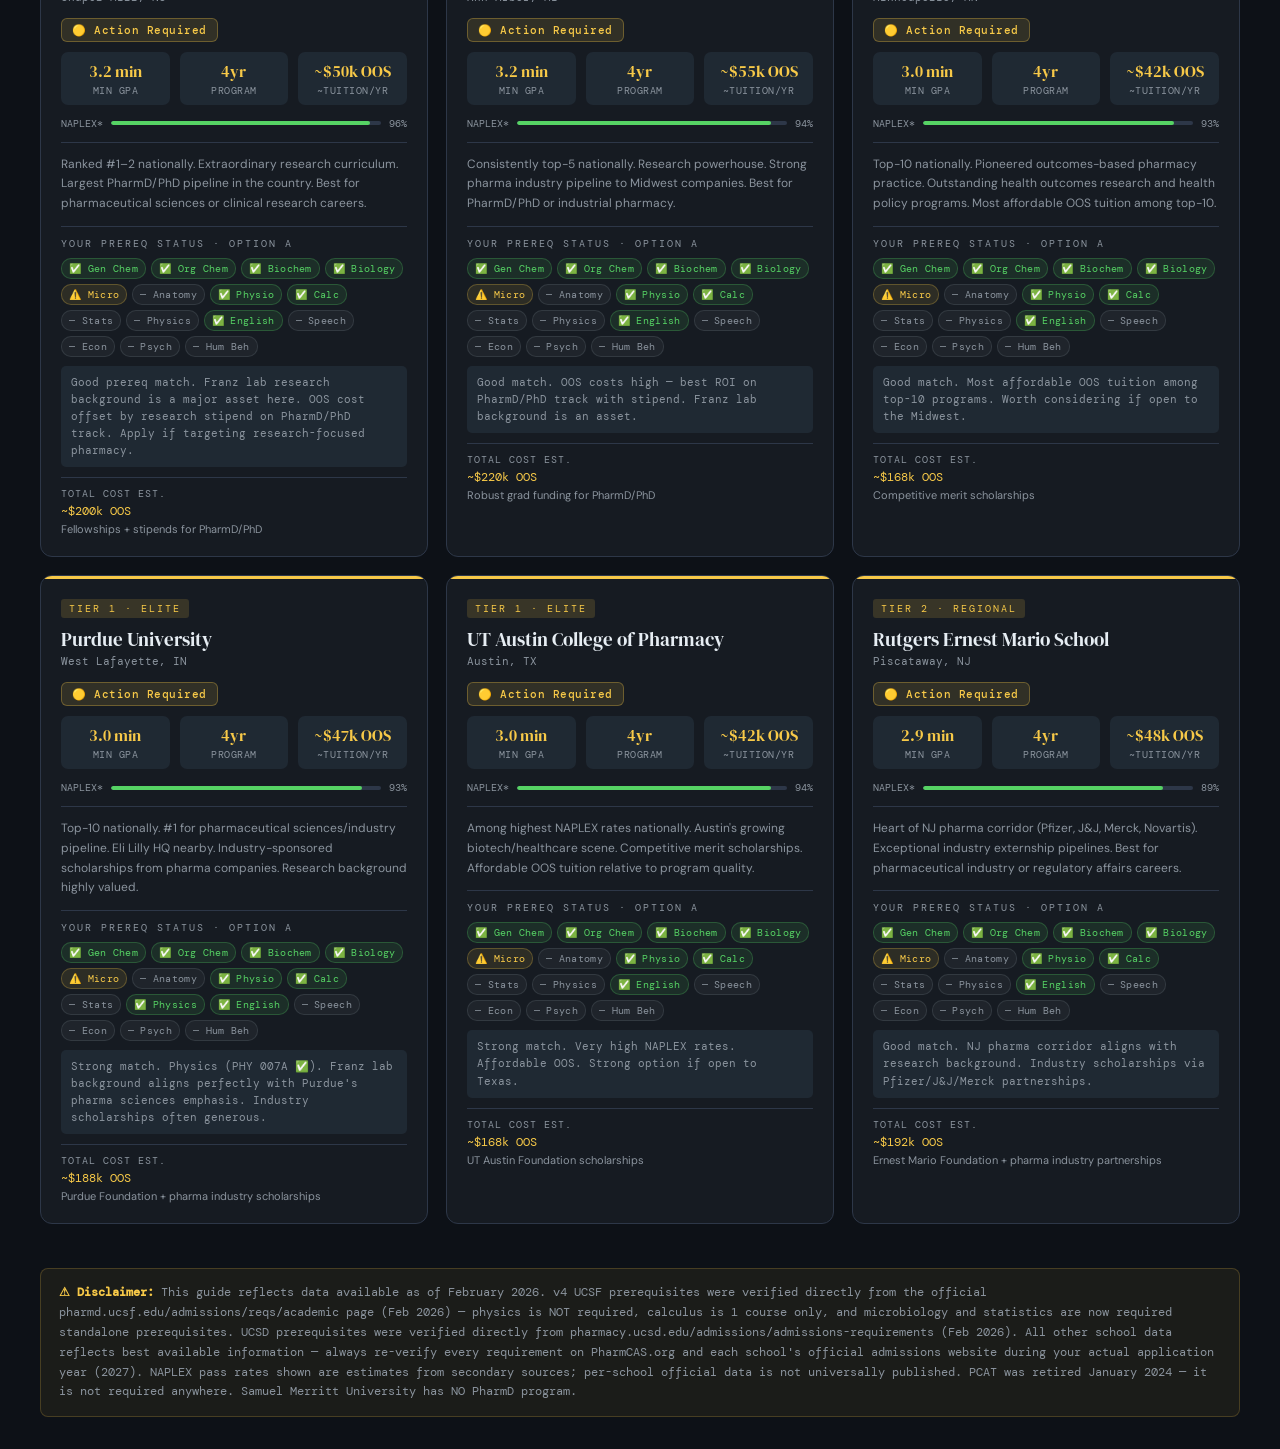
==== commit fdd402b8: "Unify fonts and add shared stylesheet across all pages - Add shared.css with consolidated Google Fon" ====
--- a/01_West_Coast_Pharmacy_Guide_2027-2028_v4.html
+++ b/01_West_Coast_Pharmacy_Guide_2027-2028_v4.html
@@ -4,7 +4,9 @@
 <meta charset="UTF-8">
 <meta name="viewport" content="width=device-width,initial-scale=1.0">
 <title>West Coast PharmD Guide 2027–2028 · v4</title>
+<link rel="stylesheet" href="shared.css">
 <style>/* System font fallbacks replacing Google Fonts */</style>
+<link rel="stylesheet" href="shared.css">
 <style>
 :root{--bg:#0d1117;--surface:#161b22;--surface2:#1f2933;--border:#2d3748;--accent:#4ecdc4;--accent2:#f7c948;--accent3:#ff6b6b;--text:#e6edf3;--muted:#8b949e;--green:#56d364;--red:#f85149;--yellow:#f7c948;--tier1:#4ecdc4;--tier2:#a78bfa;--tier3:#fb923c;--national:#f7c948;}
 *{box-sizing:border-box;margin:0;padding:0;}
--- a/shared.css
+++ b/shared.css
@@ -0,0 +1,36 @@
+/* ── Shared Stylesheet — PharmD Planning Portal ─────────────────────────────
+   Loaded before each page's own <style> block.
+   Page-level styles override anything here.
+   ────────────────────────────────────────────────────────────────────────── */
+
+/* Google Fonts — consolidated */
+@import url('https://fonts.googleapis.com/css2?family=DM+Sans:ital,wght@0,300;0,400;0,500;0,600;1,400&family=DM+Serif+Display:ital@0;1&family=DM+Mono:wght@300;400;500&family=Playfair+Display:ital,wght@0,400;0,700;0,900;1,400&display=swap');
+
+/* Base reset */
+*, *::before, *::after { box-sizing: border-box; }
+
+/* Default dark base — overridden by page :root / body declarations */
+:root {
+  --bg:      #0a0e14;
+  --surface: #111720;
+  --text:    #e6edf3;
+  --muted:   #8b949e;
+  --accent:  #4ecdc4;
+}
+
+body {
+  margin: 0;
+  background: var(--bg);
+  color: var(--text);
+  font-family: 'DM Sans', system-ui, sans-serif;
+  -webkit-font-smoothing: antialiased;
+}
+
+/* Scrollbar */
+::-webkit-scrollbar       { width: 6px; height: 6px; }
+::-webkit-scrollbar-track { background: var(--bg); }
+::-webkit-scrollbar-thumb { background: var(--muted); border-radius: 3px; }
+::-webkit-scrollbar-thumb:hover { background: var(--accent); }
+
+/* Selection */
+::selection { background: rgba(78, 205, 196, 0.25); color: inherit; }
--- a/shared.css
+++ b/shared.css
@@ -0,0 +1,36 @@
+/* ── Shared Stylesheet — PharmD Planning Portal ─────────────────────────────
+   Loaded before each page's own <style> block.
+   Page-level styles override anything here.
+   ────────────────────────────────────────────────────────────────────────── */
+
+/* Google Fonts — consolidated */
+@import url('https://fonts.googleapis.com/css2?family=DM+Sans:ital,wght@0,300;0,400;0,500;0,600;1,400&family=DM+Serif+Display:ital@0;1&family=DM+Mono:wght@300;400;500&family=Playfair+Display:ital,wght@0,400;0,700;0,900;1,400&display=swap');
+
+/* Base reset */
+*, *::before, *::after { box-sizing: border-box; }
+
+/* Default dark base — overridden by page :root / body declarations */
+:root {
+  --bg:      #0a0e14;
+  --surface: #111720;
+  --text:    #e6edf3;
+  --muted:   #8b949e;
+  --accent:  #4ecdc4;
+}
+
+body {
+  margin: 0;
+  background: var(--bg);
+  color: var(--text);
+  font-family: 'DM Sans', system-ui, sans-serif;
+  -webkit-font-smoothing: antialiased;
+}
+
+/* Scrollbar */
+::-webkit-scrollbar       { width: 6px; height: 6px; }
+::-webkit-scrollbar-track { background: var(--bg); }
+::-webkit-scrollbar-thumb { background: var(--muted); border-radius: 3px; }
+::-webkit-scrollbar-thumb:hover { background: var(--accent); }
+
+/* Selection */
+::selection { background: rgba(78, 205, 196, 0.25); color: inherit; }
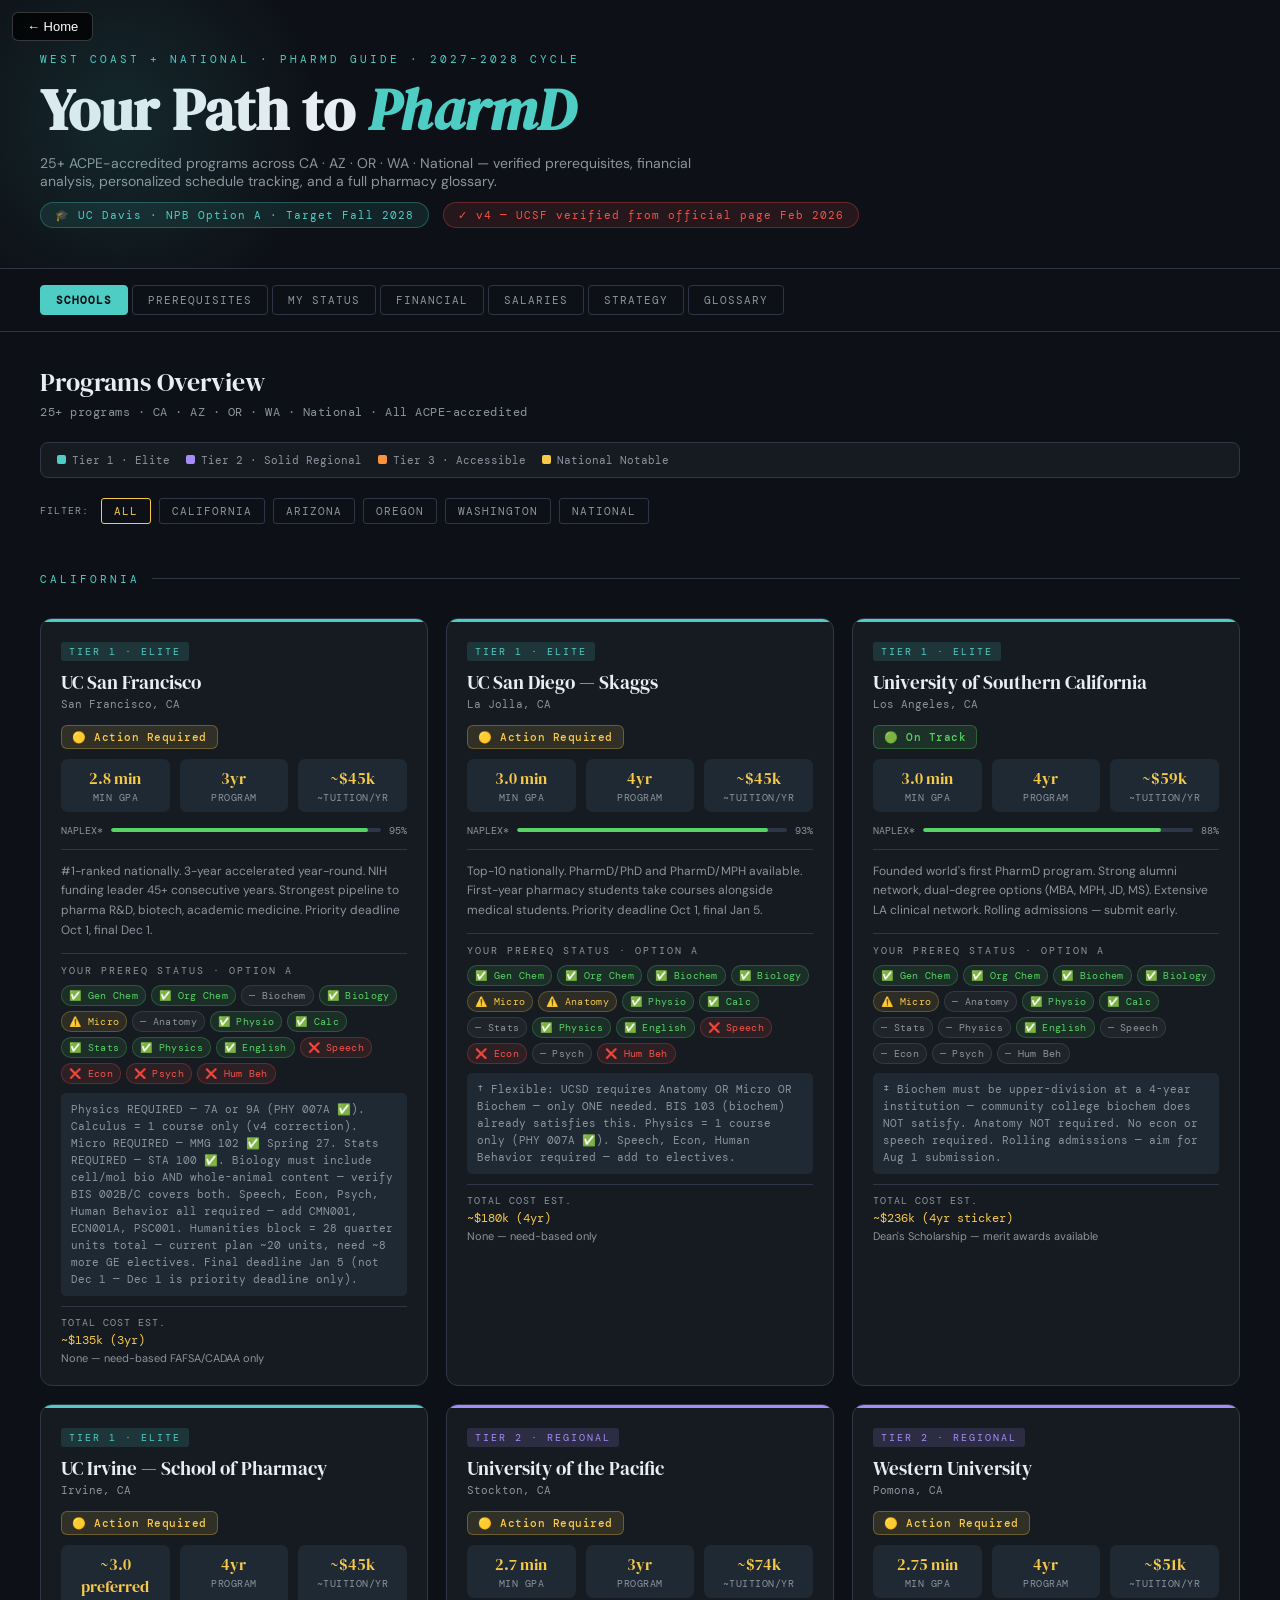
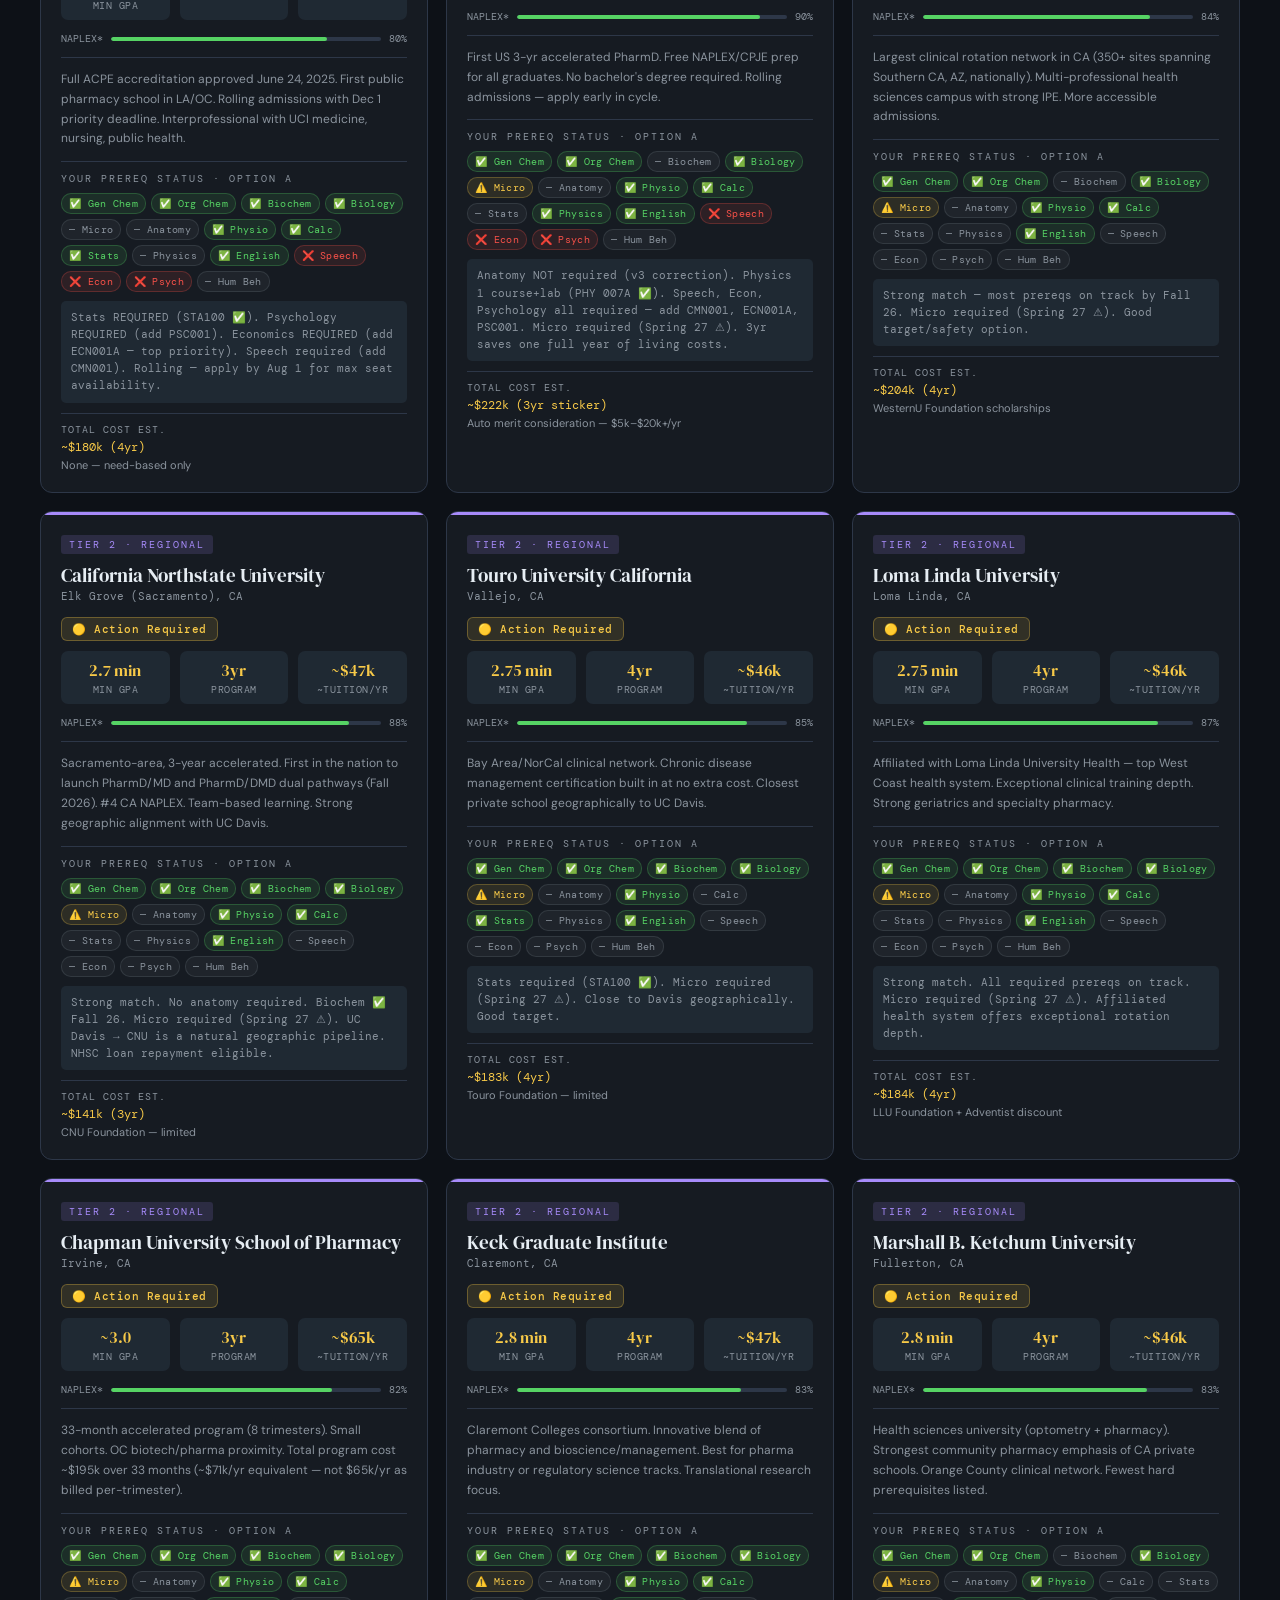
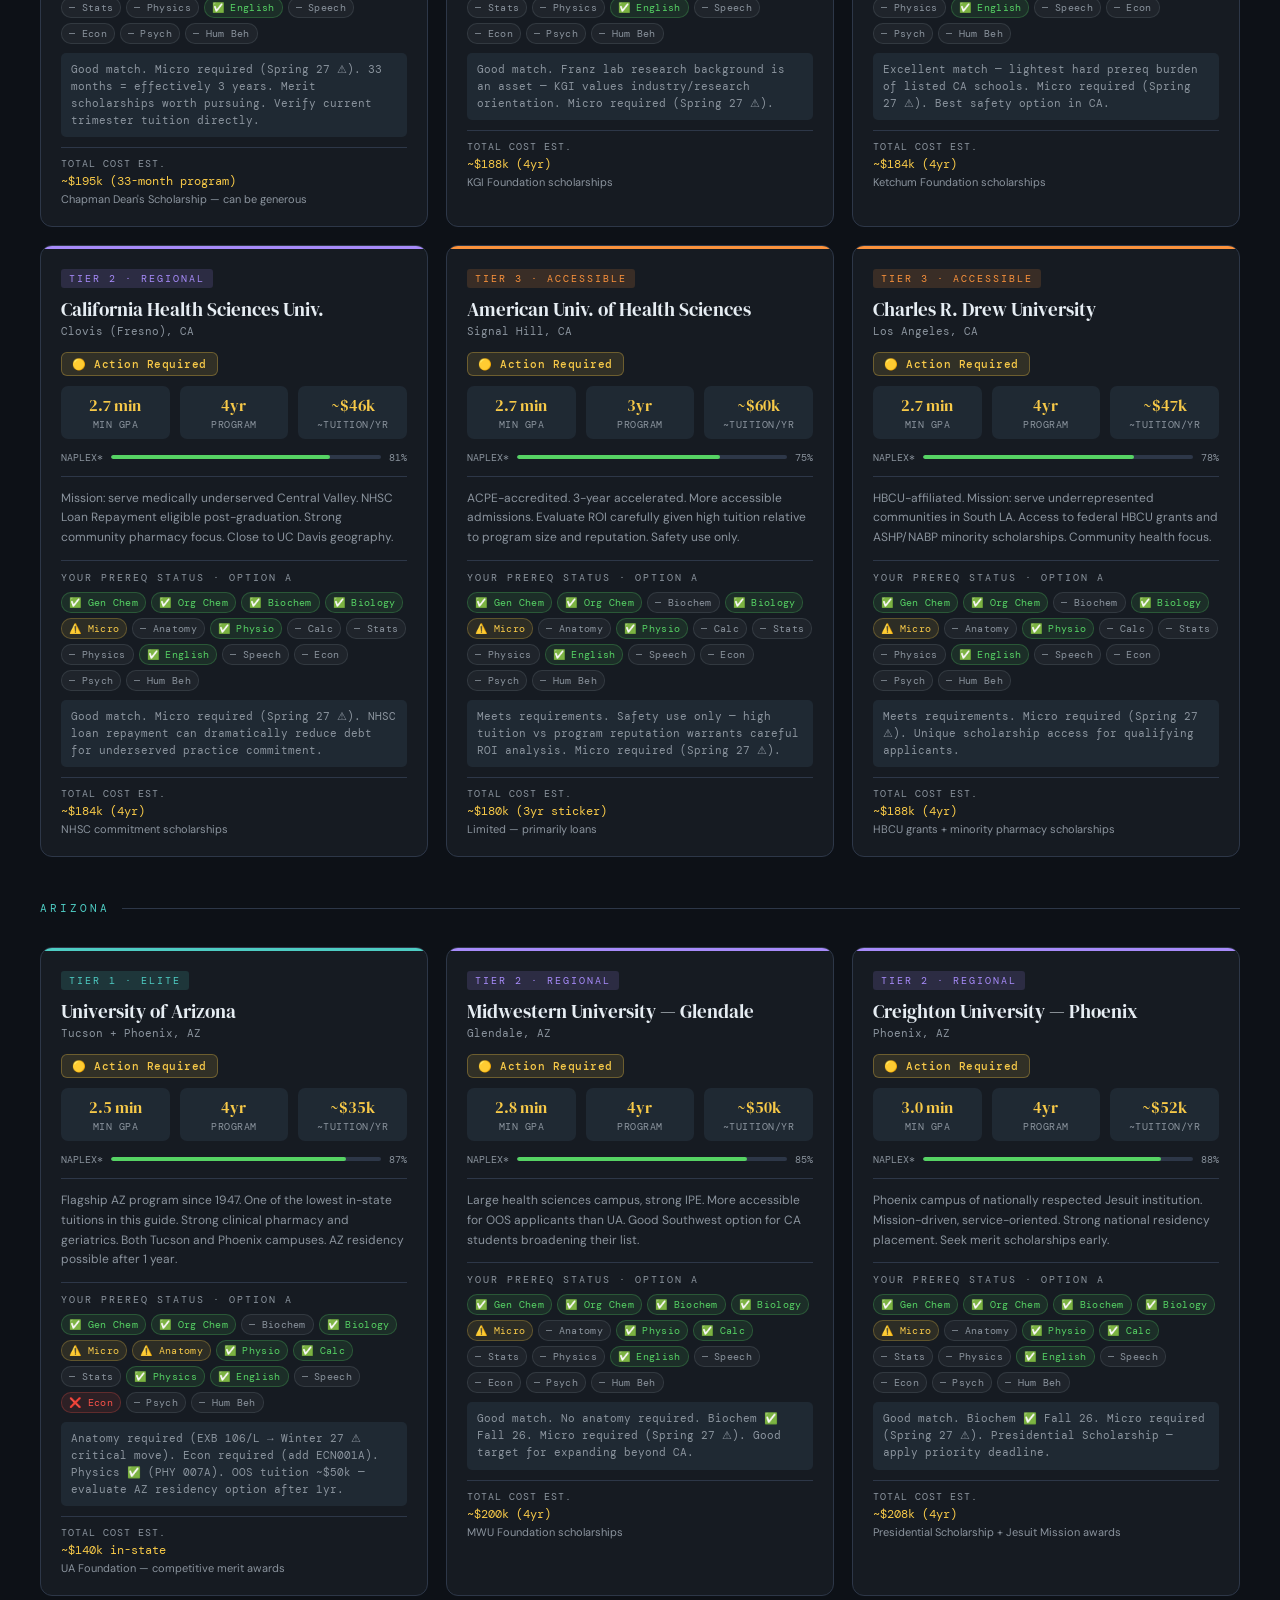
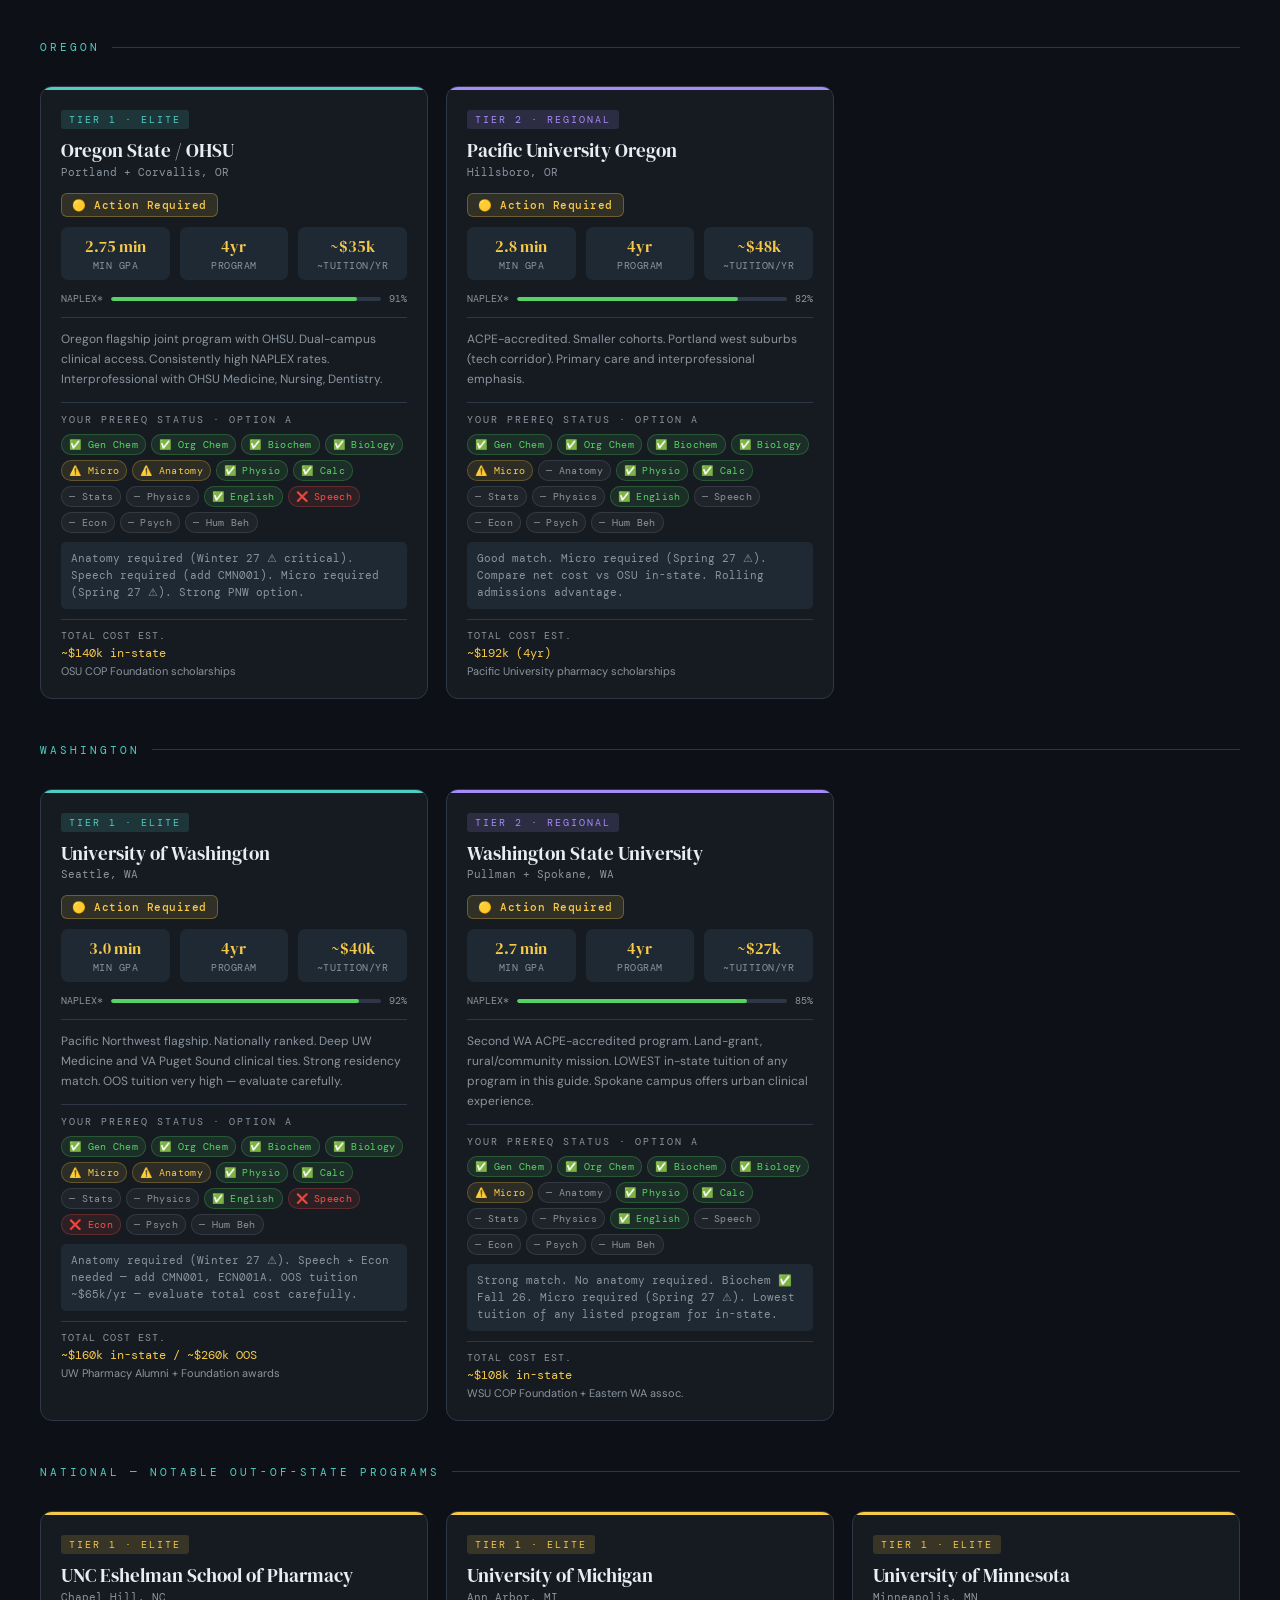
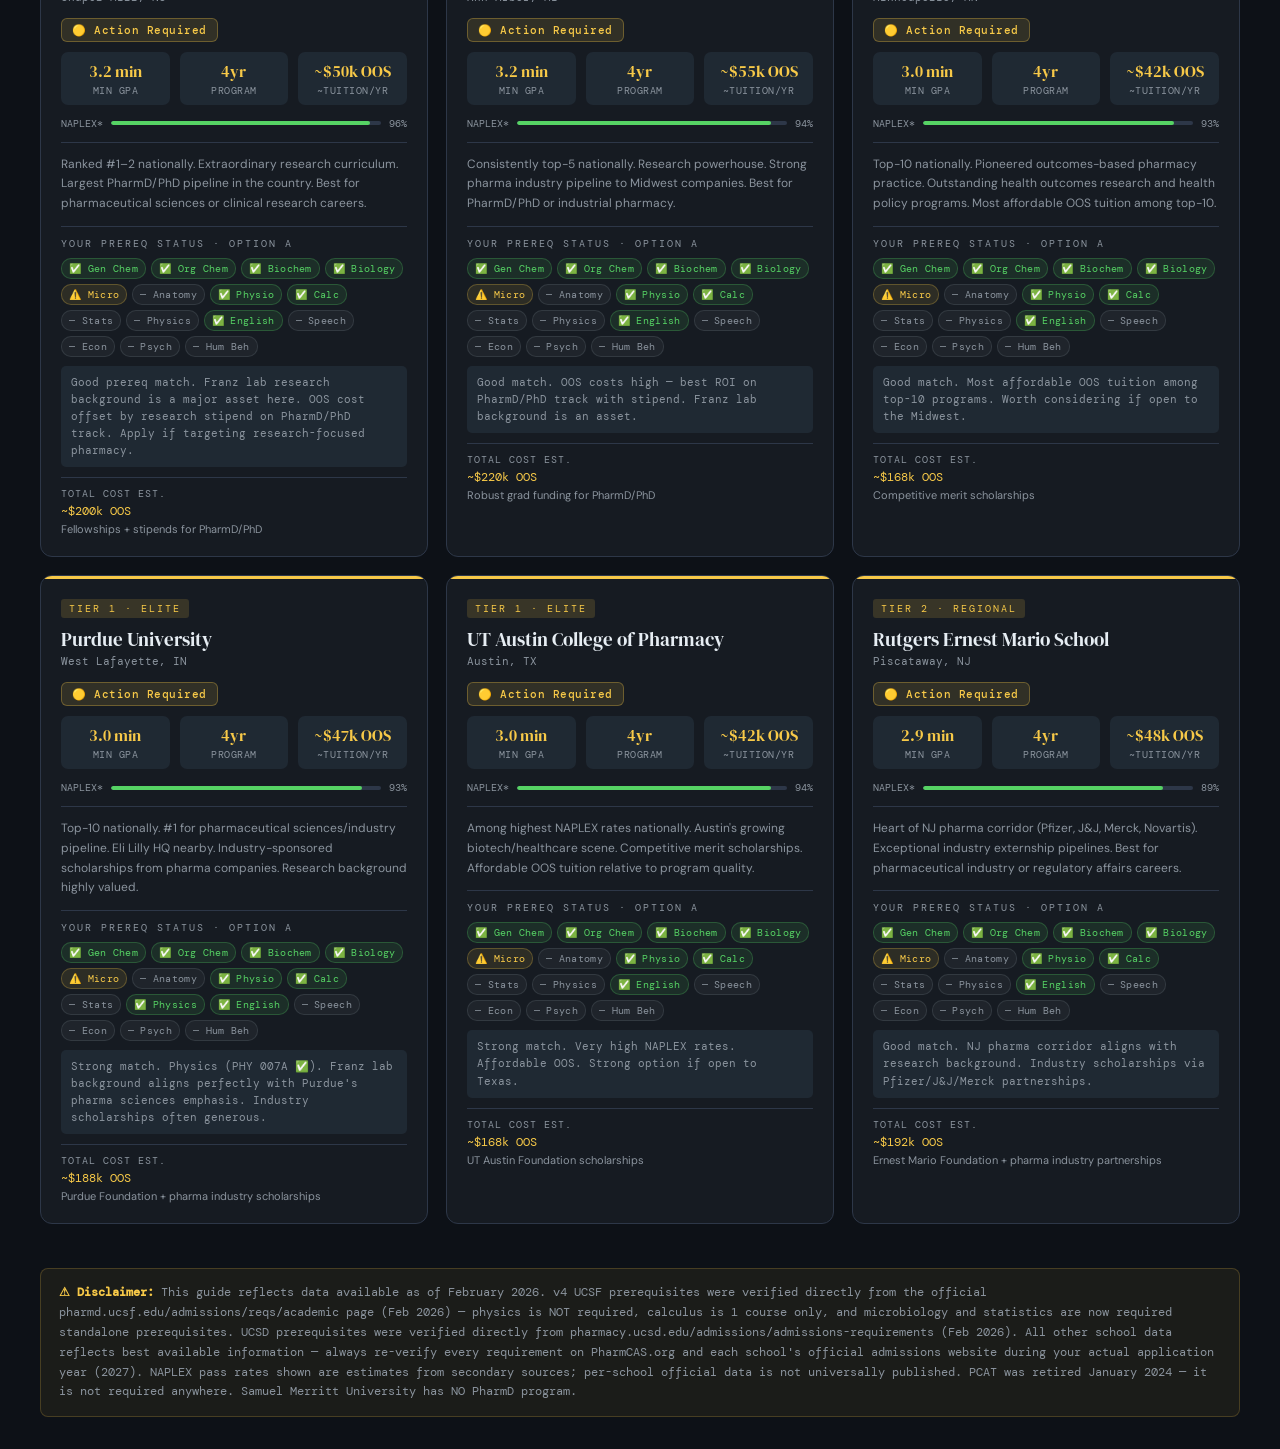
==== commit f3735d76: "Fix UCSF physics prerequisite: mark as required (7A or 9A) Co-Authored-By: Claude Sonnet 4.6 <norepl" ====
--- a/01_West_Coast_Pharmacy_Guide_2027-2028_v4.html
+++ b/01_West_Coast_Pharmacy_Guide_2027-2028_v4.html
@@ -267,8 +267,8 @@
 // ── SCHOOL DATA (v3 accuracy-corrected) ────────────
 const schools=[
 {name:"UC San Francisco",short:"UCSF",tier:1,state:"CA",loc:"San Francisco, CA",gpa:"2.8 min / ~3.5 avg",tuition:"~$45k",years:3,naplex:95,totalCost:"~$135k (3yr)",merit:"None — need-based FAFSA/CADAA only",desc:"#1-ranked nationally. 3-year accelerated year-round. NIH funding leader 45+ consecutive years. Strongest pipeline to pharma R&D, biotech, academic medicine. Priority deadline Oct 1, final Dec 1.",
-prereqs:{genChem:{r:1,n:"1yr+lab"},orgChem:{r:1,n:"1yr+lab"},biochem:{r:0},biology:{r:1,n:"Cell/Mol+Organismal"},micro:{r:1,n:"1 course+lab"},anatomy:{r:0},physiology:{r:1,n:"1 course"},calculus:{r:1,n:"1 course"},stats:{r:1,n:"REQUIRED"},physics:{r:0},english:{r:1,n:"2 courses"},speech:{r:1,n:"1 course"},economics:{r:1,n:"1 course"},psychology:{r:1,n:"1 course"},humanBehavior:{r:1,n:"1 course"}},
-note:"Physics NOT required (v4 correction). Calculus = 1 course only (v4 correction). Micro REQUIRED — MMG 102 ✅ Spring 27. Stats REQUIRED — STA 100 ✅. Biology must include cell/mol bio AND whole-animal content — verify BIS 002B/C covers both. Speech, Econ, Psych, Human Behavior all required — add CMN001, ECN001A, PSC001. Humanities block = 28 quarter units total — current plan ~20 units, need ~8 more GE electives. Final deadline Jan 5 (not Dec 1 — Dec 1 is priority deadline only).",overall:"yellow"},
+prereqs:{genChem:{r:1,n:"1yr+lab"},orgChem:{r:1,n:"1yr+lab"},biochem:{r:0},biology:{r:1,n:"Cell/Mol+Organismal"},micro:{r:1,n:"1 course+lab"},anatomy:{r:0},physiology:{r:1,n:"1 course"},calculus:{r:1,n:"1 course"},stats:{r:1,n:"REQUIRED"},physics:{r:1,n:"7A or 9A"},english:{r:1,n:"2 courses"},speech:{r:1,n:"1 course"},economics:{r:1,n:"1 course"},psychology:{r:1,n:"1 course"},humanBehavior:{r:1,n:"1 course"}},
+note:"Physics REQUIRED — 7A or 9A (PHY 007A ✅). Calculus = 1 course only (v4 correction). Micro REQUIRED — MMG 102 ✅ Spring 27. Stats REQUIRED — STA 100 ✅. Biology must include cell/mol bio AND whole-animal content — verify BIS 002B/C covers both. Speech, Econ, Psych, Human Behavior all required — add CMN001, ECN001A, PSC001. Humanities block = 28 quarter units total — current plan ~20 units, need ~8 more GE electives. Final deadline Jan 5 (not Dec 1 — Dec 1 is priority deadline only).",overall:"yellow"},
 
 {name:"UC San Diego — Skaggs",short:"UCSD",tier:1,state:"CA",loc:"La Jolla, CA",gpa:"3.0 min / ~3.5 avg",tuition:"~$45k",years:4,naplex:93,totalCost:"~$180k (4yr)",merit:"None — need-based only",desc:"Top-10 nationally. PharmD/PhD and PharmD/MPH available. First-year pharmacy students take courses alongside medical students. Priority deadline Oct 1, final Jan 5.",
 prereqs:{genChem:{r:1,n:"1yr+lab"},orgChem:{r:1,n:"1yr+lab"},biochem:{r:1,n:"1 course+lab†"},biology:{r:1,n:"Cell/Mol+lab"},micro:{r:1,n:"1 course+lab†"},anatomy:{r:1,n:"1 course+lab†"},physiology:{r:1,n:"1 course+lab"},calculus:{r:1,n:"1 course"},stats:{r:0},physics:{r:1,n:"1 course ✓"},english:{r:1,n:"2 courses"},speech:{r:1,n:"1 course"},economics:{r:1,n:"1 course"},psychology:{r:0},humanBehavior:{r:1,n:"1 course"}},
